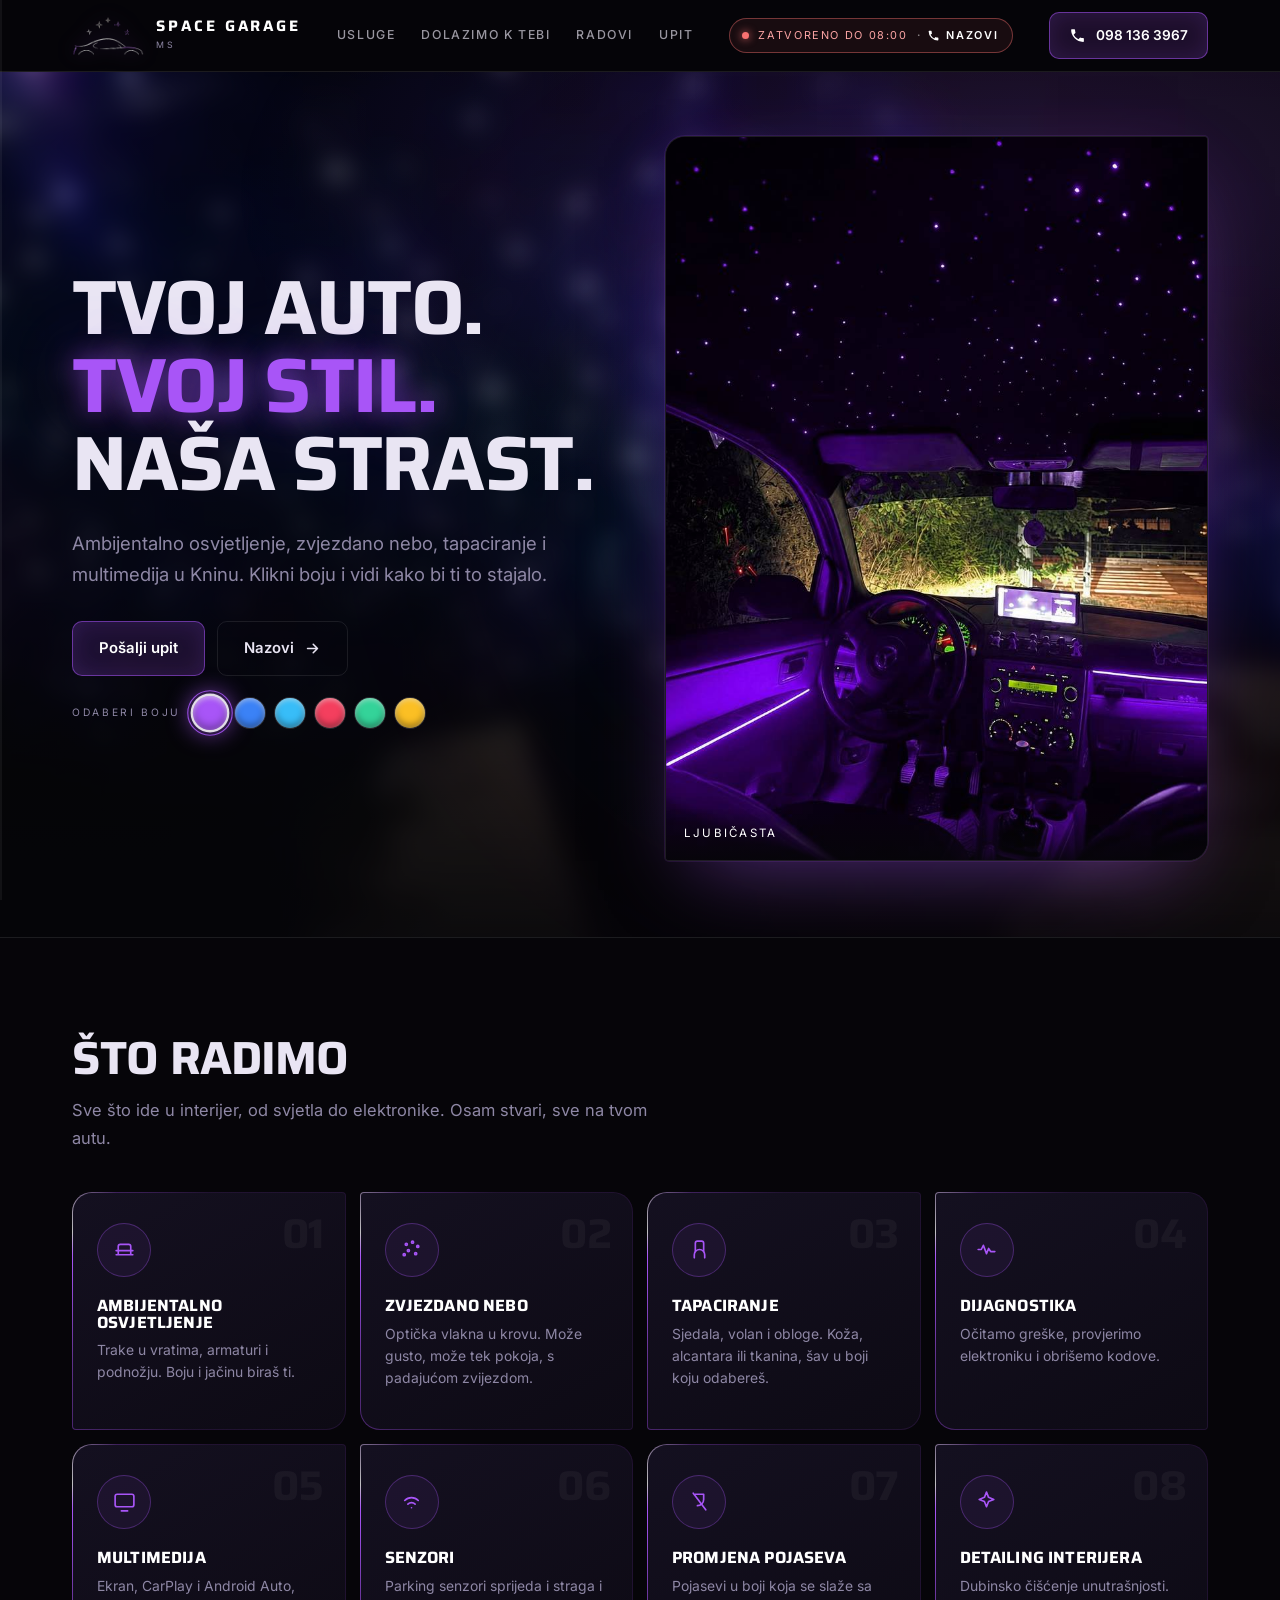
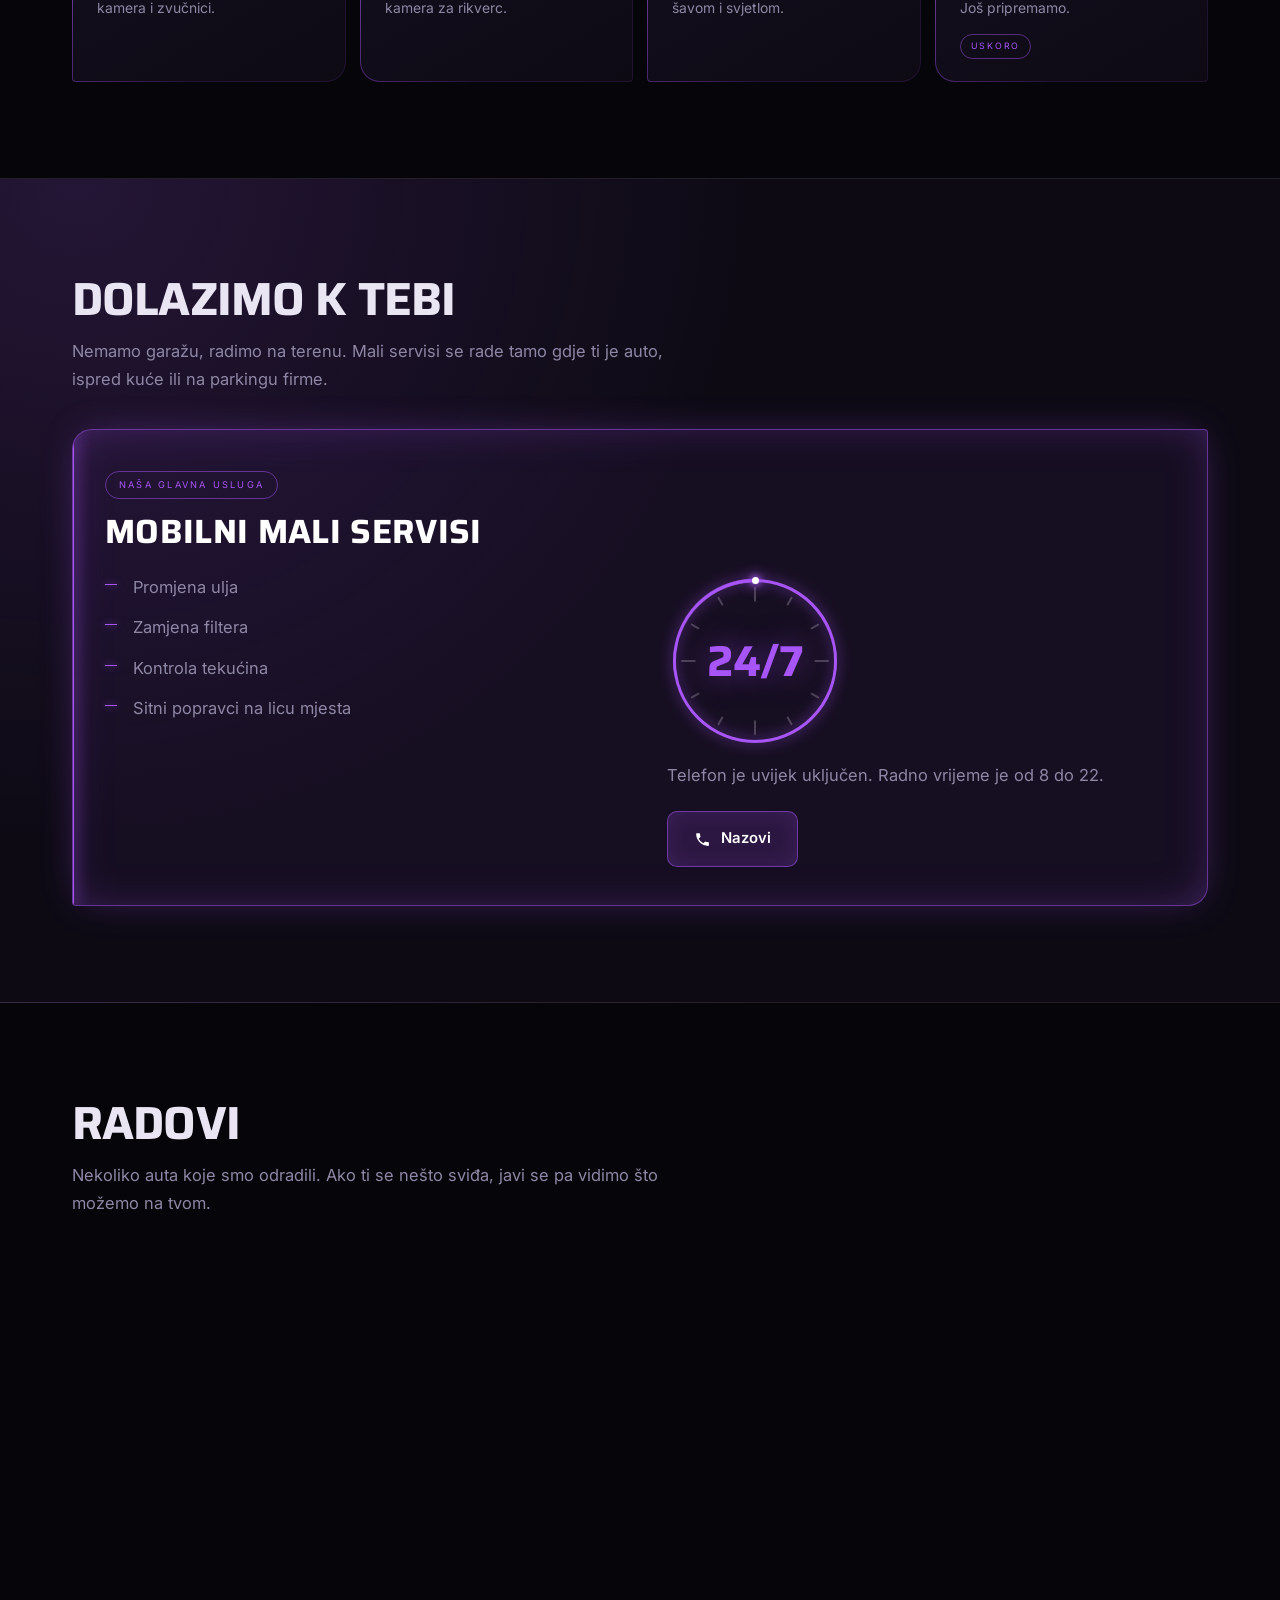
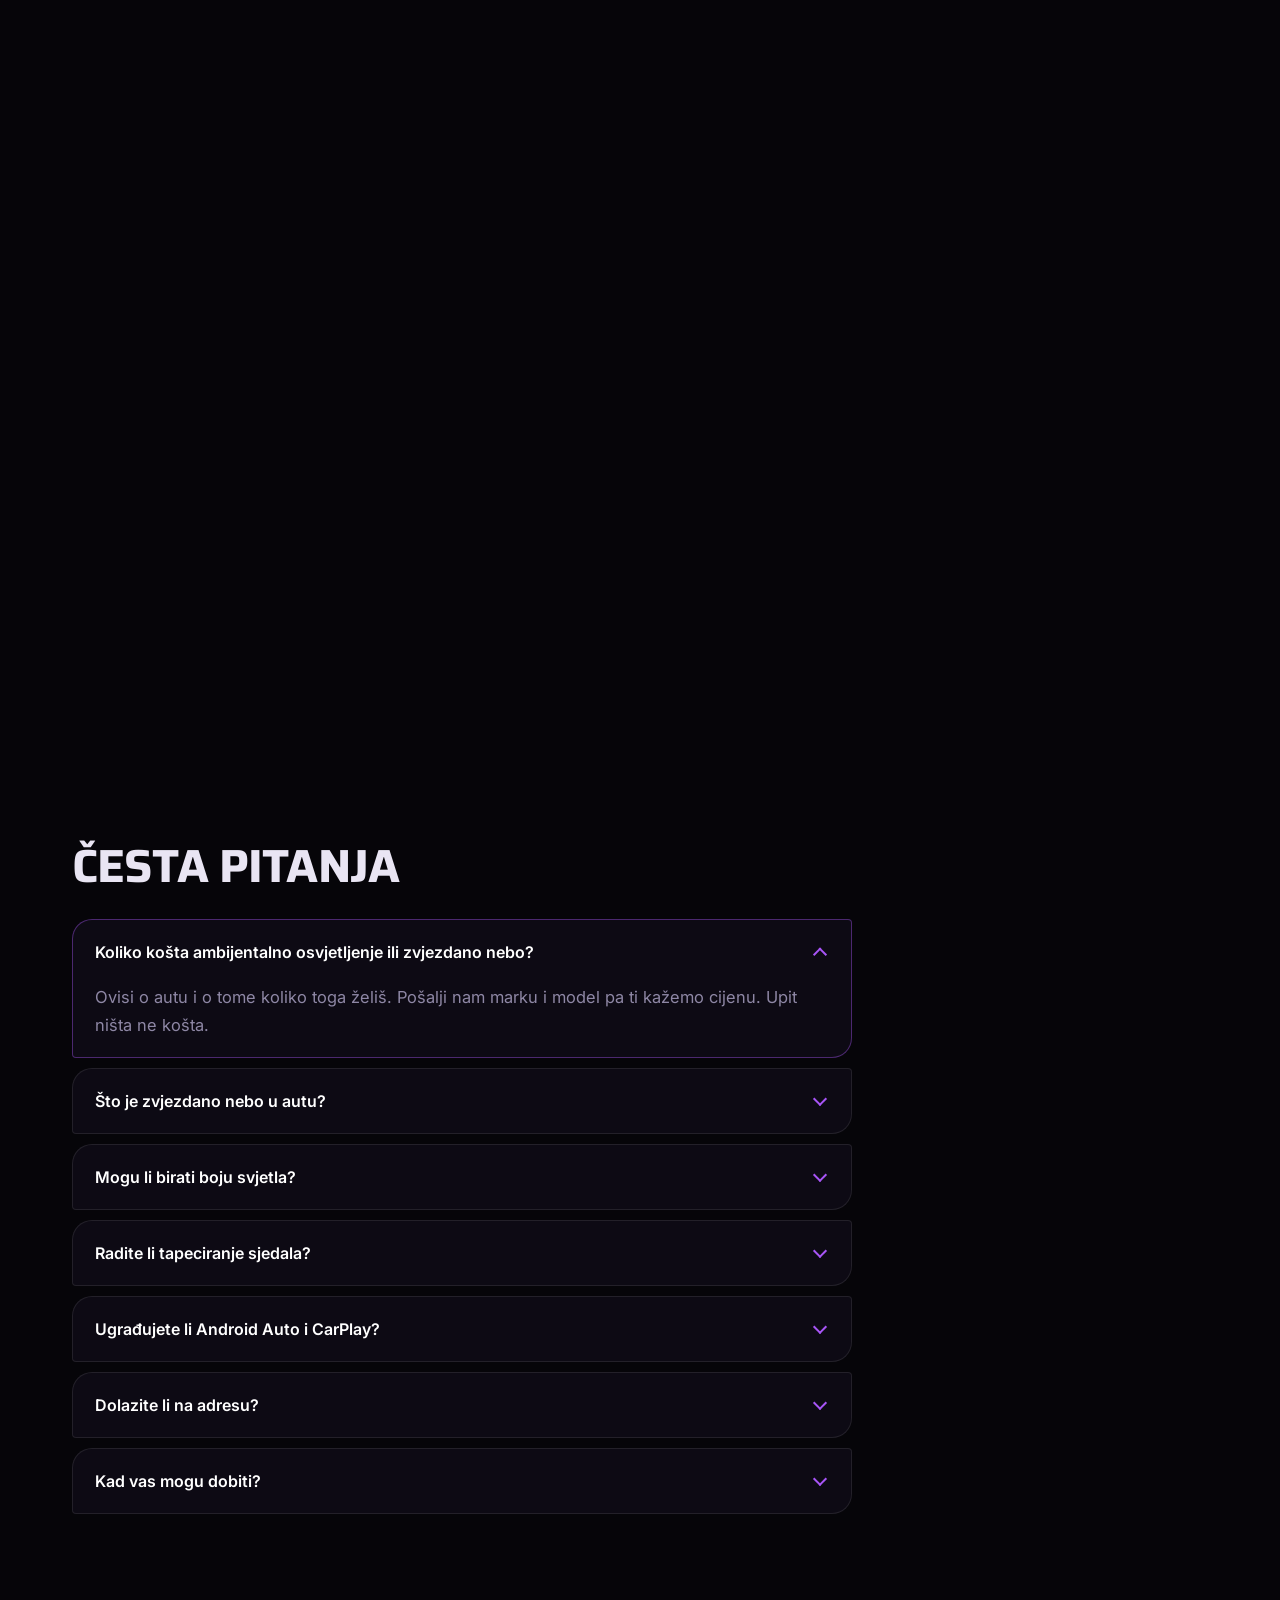
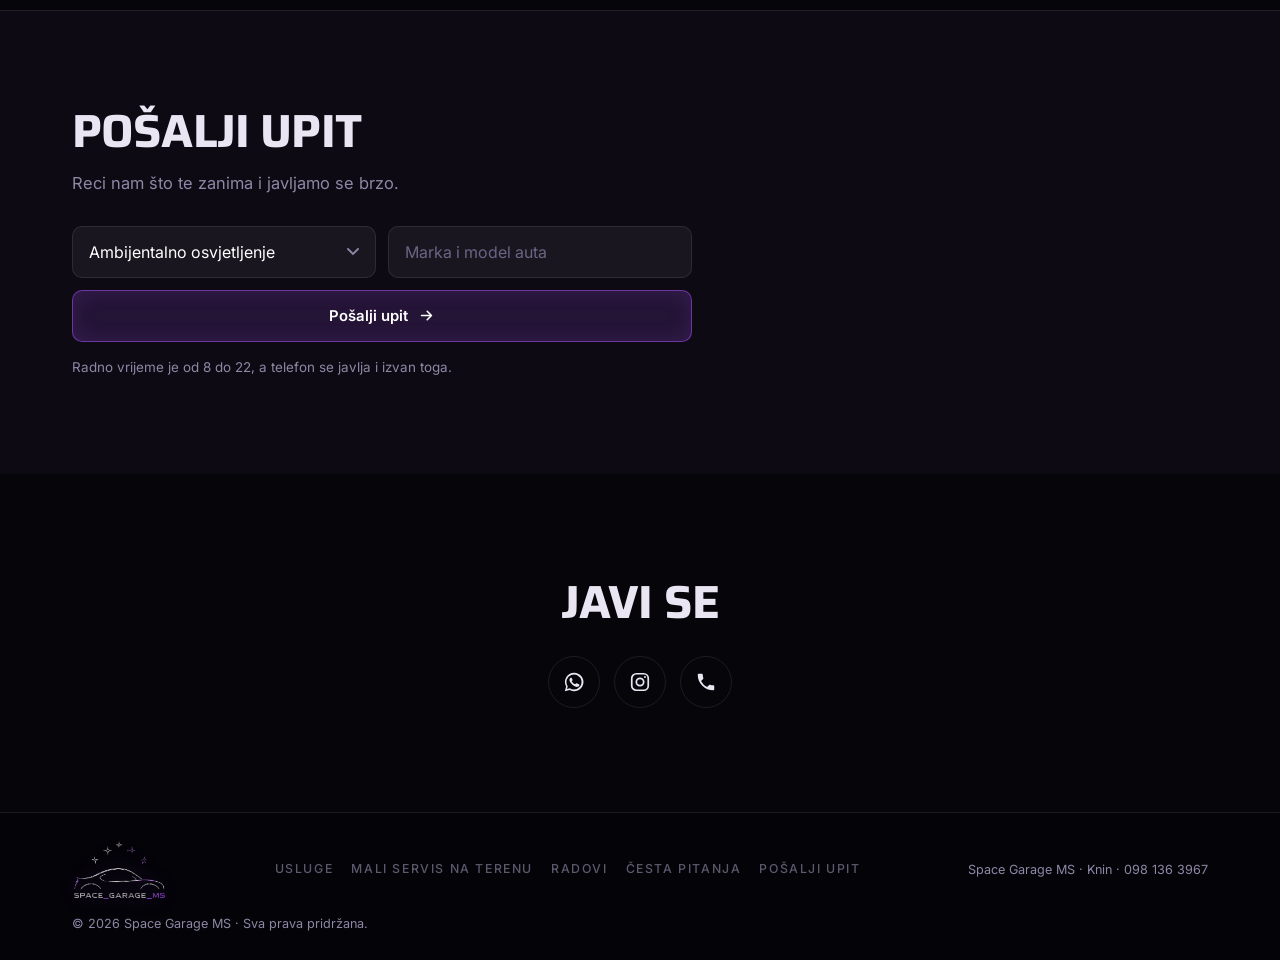
==== index.html @ 12e9f185 "Add files via upload" ====
<!DOCTYPE html>
<html lang="hr">
<head>
<meta charset="UTF-8">
<meta name="viewport" content="width=device-width, initial-scale=1">
<title>Ambijentalno osvjetljenje i zvjezdano nebo za auto, Knin</title>
<meta name="description" content="Ambijentalno osvjetljenje, zvjezdano nebo, tapaciranje i ugradnja multimedije u Kninu. Mali servis radimo kod tebe. Nazovi 098 136 3967.">
<meta name="theme-color" content="#060509">
<meta name="robots" content="index, follow, max-image-preview:large">
<link rel="canonical" href="https://www.spacegarage.net/">
<link rel="icon" href="favicon.ico" sizes="any">
<link rel="icon" type="image/png" sizes="32x32" href="favicon-32.png">
<link rel="apple-touch-icon" href="apple-touch-icon.png">
<link rel="manifest" href="site.webmanifest">
<meta property="og:type" content="website">
<meta property="og:locale" content="hr_HR">
<meta property="og:site_name" content="Space Garage MS">
<meta property="og:url" content="https://www.spacegarage.net/">
<meta property="og:title" content="Space Garage MS | Ambijentalno osvjetljenje i zvjezdano nebo, Knin">
<meta property="og:description" content="Tvoj auto. Tvoj stil. Naša strast. Ambijentalno osvjetljenje, zvjezdano nebo i tapaciranje u Kninu.">
<meta property="og:image" content="https://www.spacegarage.net/og.jpg">
<meta property="og:image:width" content="1200">
<meta property="og:image:height" content="630">
<meta property="og:image:alt" content="Zvjezdano nebo i ambijentalno osvjetljenje u autu">
<meta name="twitter:card" content="summary_large_image">
<link rel="preconnect" href="https://fonts.googleapis.com">
<link rel="preconnect" href="https://fonts.gstatic.com" crossorigin>
<link href="https://fonts.googleapis.com/css2?family=Saira:wght@500;600;700&family=Inter:wght@400;500;600&display=swap" rel="stylesheet">
<style>
@property --ang{syntax:"<angle>";inherits:false;initial-value:0deg}
:root{
  --void:#060509; --carbon:#0D0A14; --carbon-2:#141020;
  --line:rgba(255,255,255,.09);
  --text:#E9E5F3; --muted:#8E87A5;
  --glow:#A855F7; --glow-rgb:168,85,247;
  --wrap:1180px; --gut:22px;
  --cut:20px 4px 20px 4px;      /* potpisni asimetrični kut */
  --cut-r:4px 20px 4px 20px;
}
*{box-sizing:border-box}
a,button,select,input,[role="button"]{-webkit-tap-highlight-color:transparent}
:focus:not(:focus-visible){outline:none}
html{scroll-behavior:smooth}
body{margin:0;background:var(--void);color:var(--text);
  font-family:Inter,system-ui,-apple-system,"Segoe UI",Roboto,sans-serif;
  font-size:16.5px;line-height:1.7;-webkit-font-smoothing:antialiased;overflow-x:hidden}
img{max-width:100%;display:block}
h1,h2,h3,.tagline{font-family:Saira,Impact,sans-serif;font-weight:700;line-height:1.02;
  letter-spacing:-.018em;margin:0;text-transform:uppercase}
.tagline{font-size:clamp(2.4rem,6.6vw,4.8rem);margin:0}
.lede h1{display:inline;font:inherit;color:inherit;text-transform:none;letter-spacing:normal;margin:0}
h2{font-size:clamp(1.8rem,4.1vw,2.9rem)}
h3{font-size:1.02rem;letter-spacing:.01em}
p{margin:0 0 1em} p:last-child{margin-bottom:0}
.wrap{max-width:var(--wrap);margin:0 auto;padding:0 var(--gut)}
.sec{position:relative;padding:96px 0}
.muted{color:var(--muted)}
.head{max-width:60ch}
.head p{color:var(--muted);margin-top:15px}

/* LED traka za scroll */
.strip{position:fixed;left:0;top:0;bottom:0;width:2px;z-index:90;
  background:rgba(255,255,255,.05);pointer-events:none}
.strip i{position:absolute;left:0;top:0;width:100%;height:0;display:block;
  background:linear-gradient(180deg,rgba(var(--glow-rgb),.2),var(--glow));
  box-shadow:0 0 12px rgba(var(--glow-rgb),.85),0 0 34px rgba(var(--glow-rgb),.4);
  transition:background .5s,box-shadow .5s}

/* HEADER */
header{position:sticky;top:0;z-index:80;background:rgba(6,5,9,.84);
  backdrop-filter:blur(14px) saturate(1.4);border-bottom:1px solid var(--line)}
.bar{max-width:var(--wrap);margin:0 auto;padding:12px var(--gut);
  display:flex;align-items:center;justify-content:space-between;gap:18px}
.brand{display:flex;align-items:center;gap:12px;text-decoration:none;color:#fff}
.brand img{height:40px;width:auto;
  filter:drop-shadow(0 0 9px rgba(var(--glow-rgb),.55));transition:filter .5s,transform .3s}
.brand:hover img{transform:translateY(-2px)}
.foot-logo{height:62px;width:auto;opacity:.9;
  filter:drop-shadow(0 0 12px rgba(var(--glow-rgb),.35));transition:filter .5s}
.brand b{font-family:Saira,sans-serif;font-weight:700;font-size:.95rem;
  letter-spacing:.19em;display:block;line-height:1.1}
.brand small{display:block;font-size:.55rem;letter-spacing:.32em;color:var(--muted);margin-top:3px}
nav{display:none;gap:26px}
nav a{color:var(--text);text-decoration:none;font-size:.77rem;font-weight:500;
  letter-spacing:.13em;text-transform:uppercase;opacity:.65;position:relative;padding:5px 0}
nav a::after{content:"";position:absolute;left:0;right:0;bottom:0;height:1px;background:var(--glow);
  box-shadow:0 0 8px var(--glow);transform:scaleX(0);transform-origin:left;transition:transform .28s}
nav a:hover{opacity:1} nav a:hover::after{transform:scaleX(1)}
@media(min-width:1060px){nav{display:flex}}

/* radno vrijeme uživo */
.live{display:none;align-items:center;gap:9px;font-size:.68rem;letter-spacing:.15em;
  text-transform:uppercase;color:var(--muted);white-space:nowrap;text-decoration:none;
  border:1px solid transparent;border-radius:999px;padding:7px 4px;transition:all .3s}
.live .led{width:7px;height:7px;border-radius:50%;background:#4ADE80;flex:none;
  box-shadow:0 0 9px #4ADE80;animation:beat 3.4s ease-in-out infinite}
.live .mini{display:none;align-items:center;gap:6px;color:#fff;font-weight:600}
.live .mini svg{width:13px;height:13px}
/* zatvoreno: crveno i postaje gumb za poziv */
.live.shut{color:#FCA5A5;border-color:rgba(248,113,113,.42);
  background:rgba(248,113,113,.08);padding:7px 14px 7px 12px}
.live.shut .led{background:#F87171;box-shadow:0 0 9px #F87171;animation:none}
.live.shut .mini{display:inline-flex}
.live.shut:hover{border-color:#F87171;background:rgba(248,113,113,.16)}
.live.shut .sep{opacity:.5}
@keyframes beat{0%,100%{opacity:1}50%{opacity:.6}}
@media(min-width:600px){.live{display:flex}}
@media(max-width:900px){.live .txt{display:none}}

.btn{position:relative;display:inline-flex;align-items:center;justify-content:center;gap:10px;
  font-family:Inter,sans-serif;font-weight:600;font-size:.93rem;text-decoration:none;
  padding:14px 26px;border-radius:10px;border:1px solid transparent;cursor:pointer;
  transition:transform .22s,box-shadow .3s,background .3s,border-color .3s,color .3s}
.btn svg{width:17px;height:17px;flex:none;transition:transform .25s}
.btn:hover{transform:translateY(-2px)}
.btn--glow{background:rgba(var(--glow-rgb),.15);color:#fff;border-color:rgba(var(--glow-rgb),.55);
  box-shadow:inset 0 0 22px rgba(var(--glow-rgb),.14)}
.btn--glow:hover{background:rgba(var(--glow-rgb),.25);border-color:var(--glow);
  box-shadow:0 0 26px rgba(var(--glow-rgb),.5),inset 0 0 28px rgba(var(--glow-rgb),.22)}
.btn--glow:hover svg{transform:rotate(-12deg) scale(1.1)}
.btn--line{background:transparent;color:var(--text);border-color:var(--line)}
.btn--line:hover{border-color:rgba(255,255,255,.34);color:#fff}
.btn--line:hover svg{transform:translateX(3px)}
.btn[disabled]{opacity:.4;pointer-events:none}
.bar .btn{display:none;padding:11px 19px;font-size:.85rem}
@media(min-width:720px){.bar .btn{display:inline-flex}}

/* HERO */
.hero{position:relative;overflow:hidden;border-bottom:1px solid var(--line);padding:64px 0 76px}
/* SIGNATURA: pravo zvjezdano nebo iz auta kao pozadina heroja.
   Vidi se prigušeno svugdje, a jako tamo gdje je kursor.
   Kao da svjetlom prelaziš po krovu. */
.film{position:absolute;inset:0;z-index:0;overflow:hidden;
  --mx:50%; --my:34%; --rad:520px;
  -webkit-mask-image:radial-gradient(circle var(--rad) at var(--mx) var(--my),
    #000 0%, rgba(0,0,0,.78) 36%, rgba(0,0,0,.52) 72%, rgba(0,0,0,.4) 100%);
  mask-image:radial-gradient(circle var(--rad) at var(--mx) var(--my),
    #000 0%, rgba(0,0,0,.78) 36%, rgba(0,0,0,.52) 72%, rgba(0,0,0,.4) 100%)}
.film video{width:100%;height:100%;object-fit:cover;
  filter:blur(9px) saturate(1.7) brightness(1.55);transform:scale(1.08)}
.film::after{content:"";position:absolute;inset:0;
  background:linear-gradient(180deg,rgba(6,5,9,.05) 0%,rgba(6,5,9,.42) 58%,rgba(6,5,9,.9) 100%)}
@media(hover:none){.film{--rad:560px}}
.hero .veil{position:absolute;inset:0;z-index:1;pointer-events:none;
  background:radial-gradient(110% 75% at 82% 14%,rgba(var(--glow-rgb),.2) 0%,transparent 58%);
  transition:background .6s}
.hero .wrap{position:relative;z-index:2}
.hgrid{display:grid;gap:44px;align-items:center}
@media(min-width:980px){.hgrid{grid-template-columns:1fr 1.02fr;gap:60px}}
.tagline span{display:block}
.tagline .lit{color:var(--glow);
  text-shadow:0 0 26px rgba(var(--glow-rgb),.6),0 0 70px rgba(var(--glow-rgb),.32);
  transition:color .5s,text-shadow .5s}
.lede{font-size:clamp(1rem,1.85vw,1.16rem);color:var(--muted);max-width:42ch;margin:24px 0 0}
.cta{display:flex;flex-wrap:wrap;gap:12px;margin-top:30px}

/* preview koji mijenja boju */
.prev{position:relative;border-radius:var(--cut);overflow:hidden;border:1px solid var(--line);
  aspect-ratio:3/4;background:#08060d;
  box-shadow:0 0 0 1px rgba(var(--glow-rgb),.12),0 30px 80px -30px rgba(var(--glow-rgb),.5);
  transition:box-shadow .6s}
.prev img{position:absolute;inset:0;width:100%;height:100%;object-fit:cover;
  transition:opacity .45s ease}
.prev img.off{opacity:0}
.amb{transition:opacity .3s}
.prev .bar-b{position:absolute;left:0;right:0;bottom:0;z-index:3;padding:16px 18px;
  background:linear-gradient(180deg,transparent,rgba(6,5,9,.88));
  font-size:.72rem;letter-spacing:.2em;text-transform:uppercase;color:#fff}
.amb{margin-top:22px;display:flex;align-items:center;gap:14px;flex-wrap:wrap}
.amb .lbl{font-size:.64rem;letter-spacing:.26em;text-transform:uppercase;color:var(--muted)}
.dots{display:flex;gap:10px}
.dots{position:relative}
.dot{position:relative;width:30px;height:30px;border-radius:50%;border:0;padding:0;
  cursor:pointer;background:var(--c);
  box-shadow:inset 0 2px 5px rgba(255,255,255,.45),inset 0 -3px 7px rgba(0,0,0,.4),
             0 0 0 1px rgba(255,255,255,.14);
  transition:transform .28s cubic-bezier(.34,1.56,.64,1),box-shadow .3s}
.dot::after{content:"";position:absolute;inset:-5px;border-radius:50%;
  border:1px solid var(--c);opacity:0;transform:scale(.72);pointer-events:none;
  transition:opacity .35s,transform .45s cubic-bezier(.22,.61,.36,1)}
.dot:hover{transform:scale(1.18) translateY(-2px)}
.dot[aria-pressed="true"]{transform:scale(1.14);
  box-shadow:inset 0 2px 5px rgba(255,255,255,.5),inset 0 -3px 7px rgba(0,0,0,.35),
             0 0 0 2px rgba(255,255,255,.85),0 0 22px var(--c)}
.dot[aria-pressed="true"]::after{opacity:.85;transform:scale(1);
  animation:dotRing 3.2s ease-out infinite}
@keyframes dotRing{
  0%{opacity:0;transform:scale(1)}
  18%{opacity:.7;transform:scale(1.08)}
  80%{opacity:0;transform:scale(1.7)}
  100%{opacity:0;transform:scale(1.7)}}

/* USLUGE */
.svcs{margin-top:40px;display:grid;grid-template-columns:1fr;gap:14px;
  --cyc:9s;--step:1.125s}
@media(min-width:700px){.svcs{grid-template-columns:repeat(2,1fr)}}
@media(min-width:1060px){.svcs{grid-template-columns:repeat(4,1fr)}}

.card{position:relative;overflow:hidden;background:var(--carbon);
  border:1px solid var(--line);border-radius:var(--cut);padding:30px 24px 26px;
  display:flex;flex-direction:column;min-height:238px;
  opacity:0;transform:translateY(22px);
  transition:border-color .4s,transform .5s cubic-bezier(.22,.61,.36,1),
             box-shadow .4s,background .4s}
.card:nth-child(even){border-radius:var(--cut-r)}
@keyframes cardIn{to{opacity:1;transform:none}}

/* Rub je sam gradijent (padding-box / border-box), pa prati zaobljene
   kutove točno. Rotira se kut gradijenta, ne element. */
.card{border:1.5px solid transparent;
  background:
    linear-gradient(150deg,var(--carbon-2),var(--carbon)) padding-box,
    conic-gradient(from var(--ang),
      rgba(var(--glow-rgb),.17) 0deg,
      rgba(var(--glow-rgb),.17) 190deg,
      rgba(var(--glow-rgb),.55) 250deg,
      rgba(var(--glow-rgb),1) 292deg,
      rgba(255,255,255,.75) 300deg,
      rgba(var(--glow-rgb),.35) 322deg,
      rgba(var(--glow-rgb),.17) 360deg) border-box;
  animation:cardIn .6s cubic-bezier(.22,.61,.36,1) forwards paused,
            rim 9s linear infinite}
.svcs.in .card{animation-play-state:running,running;
  animation-delay:calc(var(--i) * 85ms),calc(var(--i) * -1.1s)}
@keyframes rim{to{--ang:360deg}}

.card .no{position:absolute;top:20px;right:22px;font-family:Saira,sans-serif;font-weight:700;
  font-size:2.6rem;line-height:1;color:rgba(255,255,255,.045);letter-spacing:-.04em;
  transition:color .45s}
.card:hover .no{color:rgba(var(--glow-rgb),.26)}

.card .ring{position:relative;z-index:2;width:54px;height:54px;border-radius:50%;
  display:flex;align-items:center;justify-content:center;margin-bottom:20px;
  border:1px solid rgba(var(--glow-rgb),.32);background:rgba(var(--glow-rgb),.07);
  transition:border-color .45s,background .45s,box-shadow .45s,transform .45s}
.card .wash{position:absolute;inset:0;pointer-events:none;opacity:0;
  background:radial-gradient(120% 80% at 16% -8%,rgba(var(--glow-rgb),.32),transparent 64%);
  transition:opacity .5s ease}
.card:hover .wash{opacity:1}
.card .ring svg{width:25px;height:25px;color:var(--glow);transition:color .45s,filter .45s}

.card h3{position:relative;z-index:2;color:#fff;font-size:1.02rem;letter-spacing:.01em}
.card p{position:relative;z-index:2;margin-top:9px;font-size:.87rem;color:var(--muted);
  line-height:1.6}
.card .tag{position:absolute;left:24px;bottom:22px;z-index:2}

.card:hover{transform:translateY(-6px);box-shadow:0 22px 46px -24px rgba(var(--glow-rgb),.95)}
.card:hover .ring{transform:scale(1.08);border-color:var(--glow);
  background:rgba(var(--glow-rgb),.16);
  box-shadow:0 0 26px -4px rgba(var(--glow-rgb),.95),inset 0 0 18px rgba(var(--glow-rgb),.3)}
.card:hover .ring svg{filter:drop-shadow(0 0 10px rgba(var(--glow-rgb),.95))}

.card .tag{font-size:.55rem;letter-spacing:.2em;white-space:nowrap;text-transform:uppercase;
  color:var(--glow);border:1px solid rgba(var(--glow-rgb),.45);border-radius:20px;
  padding:4px 10px;transition:color .5s,border-color .5s}

/* MOBILNI — istaknuto */
.mob{background:radial-gradient(85% 130% at 6% 0%,rgba(var(--glow-rgb),.15) 0%,transparent 62%),var(--carbon);
  border-top:1px solid var(--line);border-bottom:1px solid var(--line);transition:background .6s}
.hl{position:relative;border:1px solid rgba(var(--glow-rgb),.55);border-radius:var(--cut);
  background:rgba(var(--glow-rgb),.06);padding:38px 32px;margin-top:36px;overflow:hidden;
  box-shadow:0 0 40px -12px rgba(var(--glow-rgb),.45),inset 0 0 60px -30px rgba(var(--glow-rgb),.7);
  transition:border-color .5s,box-shadow .5s,background .5s}
.hl::before{content:"";position:absolute;left:-2px;top:0;bottom:0;width:3px;background:var(--glow);
  box-shadow:0 0 16px var(--glow);transition:background .5s,box-shadow .5s}
.hl .pill{display:inline-block;font-size:.58rem;letter-spacing:.24em;text-transform:uppercase;
  color:var(--glow);border:1px solid rgba(var(--glow-rgb),.5);border-radius:20px;
  padding:5px 13px;margin-bottom:16px;transition:color .5s,border-color .5s}
.hl h3{font-size:clamp(1.5rem,3vw,2.1rem);color:#fff}
.split{display:grid;gap:34px;margin-top:24px}
@media(min-width:880px){.split{grid-template-columns:1fr 1fr;gap:54px;align-items:start}}
.chk{list-style:none;padding:0;margin:0}
.chk li{position:relative;padding-left:28px;margin-bottom:12px;color:var(--muted)}
.chk li::before{content:"";position:absolute;left:0;top:11px;width:12px;height:1px;background:var(--glow);
  box-shadow:0 0 7px var(--glow);transition:background .5s,box-shadow .5s}
.clock{position:relative;width:176px;aspect-ratio:1;display:grid;place-items:center}
.clock svg{position:absolute;inset:0;width:100%;height:100%;overflow:visible}
.ck-track{fill:none;stroke:rgba(255,255,255,.07);stroke-width:1.6}
.ck-ticks line{stroke:rgba(255,255,255,.22);stroke-width:1.6;stroke-linecap:round}
.ck-arc{fill:none;stroke:var(--glow);stroke-width:2.4;stroke-linecap:round;
  stroke-dasharray:101;stroke-dashoffset:101;
  transform-box:view-box;transform-origin:70px 70px;transform:rotate(-90deg);
  filter:drop-shadow(0 0 5px rgba(var(--glow-rgb),.8));transition:stroke .5s}
.clock.in .ck-arc{animation:drawArc 2.8s cubic-bezier(.45,.05,.25,1) forwards}
@keyframes drawArc{to{stroke-dashoffset:0}}

/* Točka i rep su jedan div koji se samo okreće. Sjaj se nacrta jednom,
   pa se okretanje odvija na grafičkoj i ne zapinje na mobitelu. */
.ck-orbit{position:absolute;inset:0;border-radius:50%;opacity:0;pointer-events:none;
  will-change:transform}
.ck-orbit::before{content:"";position:absolute;inset:0;border-radius:50%;
  background:conic-gradient(from 0deg,transparent 0deg 285deg,
    rgba(var(--glow-rgb),.0) 285deg,rgba(var(--glow-rgb),.75) 356deg,transparent 360deg);
  -webkit-mask:radial-gradient(circle closest-side,transparent 88.6%,#000 89.6%,#000 93.2%,transparent 94.2%);
  mask:radial-gradient(circle closest-side,transparent 88.6%,#000 89.6%,#000 93.2%,transparent 94.2%)}
.ck-orbit i{position:absolute;left:50%;top:4.2857%;width:7px;height:7px;margin:-3.5px 0 0 -3.5px;
  border-radius:50%;background:#fff;
  box-shadow:0 0 6px 1px rgba(var(--glow-rgb),.95),0 0 14px 3px rgba(var(--glow-rgb),.45)}
.clock.in .ck-orbit{animation:orbitIn 1.6s 2.6s ease forwards,orbitSpin 24s 2.6s linear infinite}
@keyframes orbitIn{to{opacity:1}}
@keyframes orbitSpin{to{transform:rotate(360deg)}}
.clock .big{position:relative;margin:0;font-size:2.7rem}
.big{font-family:Saira,sans-serif;font-weight:700;font-size:3.2rem;line-height:1;color:var(--glow);
  text-shadow:0 0 30px rgba(var(--glow-rgb),.5);transition:color .5s,text-shadow .5s}

/* GALERIJA */

/* ---------- česta pitanja ---------- */
.faq{max-width:780px;margin-top:30px;display:flex;flex-direction:column;gap:10px}
.faq details{background:var(--carbon);border:1px solid var(--line);border-radius:var(--cut);
  padding:0 22px;transition:border-color .3s}
.faq details[open]{border-color:rgba(var(--glow-rgb),.4)}
.faq summary{list-style:none;cursor:pointer;padding:18px 34px 18px 0;position:relative}
.faq summary::-webkit-details-marker{display:none}
.faq summary::after{content:"";position:absolute;right:4px;top:50%;width:8px;height:8px;
  border-right:2px solid var(--glow);border-bottom:2px solid var(--glow);
  transform:translateY(-70%) rotate(45deg);transition:transform .3s,border-color .5s}
.faq details[open] summary::after{transform:translateY(-25%) rotate(225deg)}
.faq h3{display:inline;font-family:Inter,sans-serif;font-size:1rem;font-weight:600;
  text-transform:none;letter-spacing:0;line-height:1.45;color:#fff}
.faq p{color:var(--muted);margin:0 0 18px;line-height:1.65}
.sr{position:absolute;width:1px;height:1px;padding:0;margin:-1px;overflow:hidden;
  clip:rect(0,0,0,0);white-space:nowrap;border:0}
.fnav{display:flex;flex-wrap:wrap;gap:6px 18px}
.fnav a,.foot a{color:var(--muted);text-decoration:none;transition:color .25s}
.fnav a:hover,.foot a:hover{color:#fff}

/* ---------- upit ---------- */
.book{background:var(--carbon);border-top:1px solid var(--line)}
.bform{display:grid;gap:12px;margin-top:28px;max-width:620px}
@media(min-width:620px){.bform{grid-template-columns:1fr 1fr}.bform .full{grid-column:1/-1}}
.bform input,.bform select{width:100%;font-family:Inter,sans-serif;font-size:1rem;color:#fff;
  background-color:rgba(255,255,255,.05);border:1px solid var(--line);border-radius:10px;
  padding:15px 16px;-webkit-appearance:none;appearance:none;
  transition:border-color .2s,background-color .2s,box-shadow .2s}
.bform select{cursor:pointer;padding-right:42px;
  background-image:url("data:image/svg+xml,%3Csvg xmlns='http://www.w3.org/2000/svg' width='12' height='8' viewBox='0 0 12 8'%3E%3Cpath d='M1 1l5 5 5-5' fill='none' stroke='%238E87A5' stroke-width='1.8' stroke-linecap='round'/%3E%3C/svg%3E");
  background-repeat:no-repeat;background-position:right 16px center}
.bform select option{background:#12101C;color:#fff}
.bform input::placeholder{color:#6B6485}
.bform input:hover,.bform select:hover{border-color:rgba(255,255,255,.2)}
.bform input:focus,.bform select:focus{outline:none;border-color:var(--glow);
  background-color:rgba(255,255,255,.07);box-shadow:0 0 0 3px rgba(var(--glow-rgb),.18)}
.bform .btn{padding:16px 22px}
.note{font-size:.84rem;color:var(--muted);margin-top:14px}

/* ---------- galerija ---------- */
.gal{display:flex;flex-wrap:wrap;justify-content:center;gap:14px;margin-top:34px}
.gal .tile{flex:0 0 100%}
@media(min-width:620px){.gal .tile{flex-basis:calc((100% - 14px) / 2)}}
@media(min-width:980px){.gal .tile{flex-basis:calc((100% - 28px) / 3)}}
.tile{position:relative;aspect-ratio:3/4;overflow:hidden;display:block;width:100%;padding:0;
  border:1px solid var(--line);border-radius:var(--cut);background:var(--carbon);
  cursor:zoom-in;opacity:0;transform:translateY(18px);
  transition:border-color .35s,transform .4s cubic-bezier(.22,.61,.36,1)}
.tile:nth-child(3n+2){border-radius:var(--cut-r)}
.gal.in .tile{animation:tileIn .6s cubic-bezier(.22,.61,.36,1) forwards;
  animation-delay:calc(var(--i) * 90ms)}
@keyframes tileIn{to{opacity:1;transform:none}}
.tile img{width:100%;height:100%;object-fit:cover;display:block;
  transition:transform .6s cubic-bezier(.22,.61,.36,1)}
.tile{box-shadow:0 16px 46px -22px var(--tg,rgba(var(--glow-rgb),.8));
  transition:border-color .35s,transform .4s cubic-bezier(.22,.61,.36,1),box-shadow .5s}
.tile:hover{border-color:rgba(255,255,255,.24);
  box-shadow:0 20px 56px -18px var(--tg,rgba(var(--glow-rgb),.9))}
.tile:hover img{transform:scale(1.05)}
.tile:focus-visible{outline:2px solid var(--glow);outline-offset:3px}

.lb{position:fixed;inset:0;z-index:130;background:rgba(3,2,6,.95);display:none;
  align-items:center;justify-content:center;padding:22px;backdrop-filter:blur(6px)}
.lb.on{display:flex}
.lb img{max-width:100%;max-height:88vh;object-fit:contain;border-radius:var(--cut)}
.lb button{position:absolute;top:18px;right:20px;width:44px;height:44px;cursor:pointer;
  background:rgba(255,255,255,.08);color:#fff;border:1px solid var(--line);
  border-radius:50%;font-size:1.4rem;line-height:1}


.cta-big{text-align:center;padding:104px 0}
.socials{display:flex;gap:14px;justify-content:center;margin-top:30px}
.soc{width:52px;height:52px;border-radius:50%;border:1px solid var(--line);display:flex;
  align-items:center;justify-content:center;color:var(--text);text-decoration:none;
  transition:border-color .28s,color .28s,transform .28s,box-shadow .3s}
.soc:hover{border-color:var(--glow);color:var(--glow);transform:translateY(-3px);
  box-shadow:0 0 22px -4px rgba(var(--glow-rgb),.8)}
.soc svg{width:22px;height:22px}

footer{border-top:1px solid var(--line);background:#040308}
.foot{max-width:var(--wrap);margin:0 auto;padding:26px var(--gut);
  display:flex;flex-wrap:wrap;gap:12px;justify-content:space-between;align-items:center;
  font-size:.79rem;color:var(--muted)}

.fab{position:fixed;right:20px;bottom:20px;z-index:95;width:56px;height:56px;border-radius:50%;
  background:rgba(var(--glow-rgb),.18);border:1px solid var(--glow);color:#fff;display:flex;
  align-items:center;justify-content:center;text-decoration:none;backdrop-filter:blur(8px);
  box-shadow:0 0 22px rgba(var(--glow-rgb),.45),inset 0 0 20px rgba(var(--glow-rgb),.2);
  opacity:0;transform:scale(.85) translateY(10px);pointer-events:none;
  transition:opacity .25s,transform .25s cubic-bezier(.22,.61,.36,1),box-shadow .4s,background .4s}
.fab.on{opacity:1;transform:none;pointer-events:auto}
.fab svg{width:23px;height:23px}


a:focus-visible,button:focus-visible,input:focus-visible,select:focus-visible{outline:2px solid var(--glow);outline-offset:3px}
.skip{position:absolute;left:-9999px}
.skip:focus{left:12px;top:12px;z-index:200;background:#fff;color:#000;padding:10px 14px}
</style>
</head>
<body>
<a class="skip" href="#main">Preskoči na sadržaj</a>
<div class="strip" aria-hidden="true"><i id="stripFill"></i></div>

<header>
  <div class="bar">
    <a class="brand" href="#" aria-label="Space Garage MS">
      <img src="logo-mark.png" alt="Space Garage MS" width="340" height="188">
      <span><b>SPACE GARAGE</b><small>MS</small></span>
    </a>
    <nav>
      <a href="#usluge">Usluge</a>
      <a href="#mobilni">Dolazimo k tebi</a>
      <a href="#galerija">Radovi</a>
      <a href="#upit">Upit</a>
    </nav>
    <a class="live" id="live" href="tel:+385981363967">
      <i class="led"></i><span class="txt" id="liveTxt">Provjeravam</span>
      <span class="mini"><span class="sep">&middot;</span>
        <svg viewBox="0 0 24 24" fill="currentColor" aria-hidden="true"><path d="M6.6 10.8a15.1 15.1 0 0 0 6.6 6.6l2.2-2.2c.3-.3.7-.4 1-.2 1.2.4 2.4.6 3.6.6.6 0 1 .4 1 1V20c0 .6-.4 1-1 1A17 17 0 0 1 3 4c0-.6.4-1 1-1h3.5c.6 0 1 .4 1 1 0 1.3.2 2.5.6 3.6.1.4 0 .8-.2 1l-2.3 2.2z"/></svg>
        Nazovi</span></a>
    <a class="btn btn--glow" href="tel:+385981363967">
      <svg viewBox="0 0 24 24" fill="currentColor" aria-hidden="true"><path d="M6.6 10.8a15.1 15.1 0 0 0 6.6 6.6l2.2-2.2c.3-.3.7-.4 1-.2 1.2.4 2.4.6 3.6.6.6 0 1 .4 1 1V20c0 .6-.4 1-1 1A17 17 0 0 1 3 4c0-.6.4-1 1-1h3.5c.6 0 1 .4 1 1 0 1.3.2 2.5.6 3.6.1.4 0 .8-.2 1l-2.3 2.2z"/></svg>
      098 136 3967</a>
  </div>
</header>

<main id="main">

<section class="hero">
  <div class="film" id="film" aria-hidden="true">
    <video id="bgv" playsinline muted loop autoplay preload="auto" poster="nebo-amb-poster.jpg" width="640" height="648">
      <source src="nebo-amb.webm" type="video/webm">
      <source src="nebo-amb.mp4" type="video/mp4">
    </video>
  </div>
  <span class="veil" aria-hidden="true"></span>
  <div class="wrap">
    <div class="hgrid">
      <div>
        <p class="tagline"><span>Tvoj auto.</span><span class="lit">Tvoj stil.</span><span>Naša strast.</span></p>
        <div class="lede"><h1>Ambijentalno osvjetljenje, zvjezdano nebo, tapaciranje i multimedija u Kninu.</h1> Klikni boju i vidi kako bi ti to stajalo.</div>
        <div class="cta">
          <a class="btn btn--glow" href="#upit">Pošalji upit</a>
          <a class="btn btn--line" href="tel:+385981363967">
            Nazovi
            <svg viewBox="0 0 24 24" fill="none" stroke="currentColor" stroke-width="2.2" stroke-linecap="round" stroke-linejoin="round" aria-hidden="true"><path d="M5 12h14M13 6l6 6-6 6"/></svg></a>
        </div>
        <div class="amb">
          <span class="lbl">Odaberi boju</span>
          <div class="dots" id="dots" role="group" aria-label="Boja ambijentalnog osvjetljenja"></div>
        </div>
      </div>
      <div>
        <div class="prev">
          <img id="pvA" src="ambijentalno-osvjetljenje-zvjezdano-nebo-u-autu.jpg" alt="Ambijentalno osvjetljenje i zvjezdano nebo u autu" width="820" height="1093" fetchpriority="high">
          <img id="pvB" class="off" alt="Ambijentalno osvjetljenje u autu u drugoj boji" aria-hidden="true">
          <span class="bar-b" id="pvLabel">Ljubičasta</span>
        </div>
      </div>
    </div>
  </div>
</section>

<section class="sec" id="usluge">
  <div class="wrap">
    <div class="head">
      <h2>Što radimo</h2>
      <p>Sve što ide u interijer, od svjetla do elektronike. Osam stvari, sve na tvom autu.</p>
    </div>
    <div class="svcs" id="svcs">
      <article class="card" style="--i:0"><span class="wash"></span><span class="no" aria-hidden="true">01</span><span class="ring"><svg viewBox="0 0 24 24" fill="none" stroke="currentColor" stroke-width="1.6" stroke-linecap="round" stroke-linejoin="round" aria-hidden="true"><path d="M4 17h16M6 17V9a2 2 0 0 1 2-2h8a2 2 0 0 1 2 2v8"/><path d="M4 13h16"/></svg></span><h3>Ambijentalno osvjetljenje</h3><p>Trake u vratima, armaturi i podnožju. Boju i jačinu biraš ti.</p></article>
      <article class="card" style="--i:1"><span class="wash"></span><span class="no" aria-hidden="true">02</span><span class="ring"><svg viewBox="0 0 24 24" fill="none" stroke="currentColor" stroke-width="1.6" stroke-linecap="round" stroke-linejoin="round" aria-hidden="true"><circle cx="7" cy="7" r="1"/><circle cx="13" cy="5" r="1"/><circle cx="18" cy="9" r="1"/><circle cx="9" cy="13" r="1"/><circle cx="16" cy="16" r="1"/><circle cx="5" cy="17" r="1"/></svg></span><h3>Zvjezdano nebo</h3><p>Optička vlakna u krovu. Može gusto, može tek pokoja, s padajućom zvijezdom.</p></article>
      <article class="card" style="--i:2"><span class="wash"></span><span class="no" aria-hidden="true">03</span><span class="ring"><svg viewBox="0 0 24 24" fill="none" stroke="currentColor" stroke-width="1.6" stroke-linecap="round" stroke-linejoin="round" aria-hidden="true"><path d="M7 20v-3a5 5 0 0 1 10 0v3"/><path d="M8 14V6a2 2 0 0 1 2-2h4a2 2 0 0 1 2 2v8"/></svg></span><h3>Tapaciranje</h3><p>Sjedala, volan i obloge. Koža, alcantara ili tkanina, šav u boji koju odabereš.</p></article>
      <article class="card" style="--i:3"><span class="wash"></span><span class="no" aria-hidden="true">04</span><span class="ring"><svg viewBox="0 0 24 24" fill="none" stroke="currentColor" stroke-width="1.6" stroke-linecap="round" stroke-linejoin="round" aria-hidden="true"><path d="M4 12h3l2-4 3 8 2-5 2 3h4"/></svg></span><h3>Dijagnostika</h3><p>Očitamo greške, provjerimo elektroniku i obrišemo kodove.</p></article>
      <article class="card" style="--i:4"><span class="wash"></span><span class="no" aria-hidden="true">05</span><span class="ring"><svg viewBox="0 0 24 24" fill="none" stroke="currentColor" stroke-width="1.6" stroke-linecap="round" stroke-linejoin="round" aria-hidden="true"><rect x="3" y="5" width="18" height="12" rx="2"/><path d="M9 21h6"/></svg></span><h3>Multimedija</h3><p>Ekran, CarPlay i Android Auto, kamera i zvučnici.</p></article>
      <article class="card" style="--i:5"><span class="wash"></span><span class="no" aria-hidden="true">06</span><span class="ring"><svg viewBox="0 0 24 24" fill="none" stroke="currentColor" stroke-width="1.6" stroke-linecap="round" stroke-linejoin="round" aria-hidden="true"><path d="M12 18h.01"/><path d="M8.5 14.5a5 5 0 0 1 7 0"/><path d="M5.5 11a9 9 0 0 1 13 0"/></svg></span><h3>Senzori</h3><p>Parking senzori sprijeda i straga i kamera za rikverc.</p></article>
      <article class="card" style="--i:6"><span class="wash"></span><span class="no" aria-hidden="true">07</span><span class="ring"><svg viewBox="0 0 24 24" fill="none" stroke="currentColor" stroke-width="1.6" stroke-linecap="round" stroke-linejoin="round" aria-hidden="true"><path d="M6 4l12 16"/><path d="M8 5h8v5a6 6 0 0 1-6 6"/></svg></span><h3>Promjena pojaseva</h3><p>Pojasevi u boji koja se slaže sa šavom i svjetlom.</p></article>
      <article class="card" style="--i:7"><span class="wash"></span><span class="no" aria-hidden="true">08</span><span class="ring"><svg viewBox="0 0 24 24" fill="none" stroke="currentColor" stroke-width="1.6" stroke-linecap="round" stroke-linejoin="round" aria-hidden="true"><path d="M12 3l2 5 5 2-5 2-2 5-2-5-5-2 5-2z"/></svg></span><h3>Detailing interijera</h3><p>Dubinsko čišćenje unutrašnjosti. Još pripremamo.</p><span class="tag">Uskoro</span></article>
    </div>
  </div>
</section>

<section class="sec mob" id="mobilni">
  <div class="wrap">
    <div class="head">
      <h2>Dolazimo k tebi</h2>
      <p>Nemamo garažu, radimo na terenu. Mali servisi se rade tamo gdje ti je auto, ispred kuće ili na parkingu firme.</p>
    </div>

    <div class="hl">
      <span class="pill">Naša glavna usluga</span>
      <h3>Mobilni mali servisi</h3>
      <div class="split">
        <div>
          <ul class="chk">
            <li>Promjena ulja</li>
            <li>Zamjena filtera</li>
            <li>Kontrola tekućina</li>
            <li>Sitni popravci na licu mjesta</li>
          </ul>
        </div>
        <div>
          <div class="clock" id="clock">
            <svg viewBox="0 0 140 140" aria-hidden="true">
              <circle class="ck-track" cx="70" cy="70" r="64"/>
              <g class="ck-ticks"><line x1="70.0" y1="22.0" x2="70.0" y2="12.0"/><line x1="96.0" y1="25.0" x2="99.0" y2="19.8"/><line x1="115.0" y1="44.0" x2="120.2" y2="41.0"/><line x1="118.0" y1="70.0" x2="128.0" y2="70.0"/><line x1="115.0" y1="96.0" x2="120.2" y2="99.0"/><line x1="96.0" y1="115.0" x2="99.0" y2="120.2"/><line x1="70.0" y1="118.0" x2="70.0" y2="128.0"/><line x1="44.0" y1="115.0" x2="41.0" y2="120.2"/><line x1="25.0" y1="96.0" x2="19.8" y2="99.0"/><line x1="22.0" y1="70.0" x2="12.0" y2="70.0"/><line x1="25.0" y1="44.0" x2="19.8" y2="41.0"/><line x1="44.0" y1="25.0" x2="41.0" y2="19.8"/></g>
              <circle class="ck-arc" cx="70" cy="70" r="64" pathLength="100"/>
            </svg>
            <span class="ck-orbit" aria-hidden="true"><i></i></span>
            <span class="big">24/7</span>
          </div>
          <p class="muted" style="margin-top:12px">Telefon je uvijek uključen. Radno vrijeme je od 8 do 22.</p>
          <div class="cta" style="margin-top:22px">
            <a class="btn btn--glow" href="tel:+385981363967">
              <svg viewBox="0 0 24 24" fill="currentColor" aria-hidden="true"><path d="M6.6 10.8a15.1 15.1 0 0 0 6.6 6.6l2.2-2.2c.3-.3.7-.4 1-.2 1.2.4 2.4.6 3.6.6.6 0 1 .4 1 1V20c0 .6-.4 1-1 1A17 17 0 0 1 3 4c0-.6.4-1 1-1h3.5c.6 0 1 .4 1 1 0 1.3.2 2.5.6 3.6.1.4 0 .8-.2 1l-2.3 2.2z"/></svg>
              Nazovi</a>
          </div>
        </div>
      </div>
    </div>
  </div>
</section>

<section class="sec" id="galerija">
  <div class="wrap">
    <div class="head"><h2>Radovi</h2>
      <p>Nekoliko auta koje smo odradili. Ako ti se nešto sviđa, javi se pa vidimo što možemo na tvom.</p></div>

    <div class="gal" id="gal">
      <button type="button" class="tile" style="--i:0;--tg:rgba(47,64,238,.55)" aria-label="Povećaj: Plavo zvjezdano nebo i ambijentalno osvjetljenje u Mazdi, Knin"><img src="zvjezdano-nebo-ambijentalno-osvjetljenje-auto-knin.jpg" alt="Plavo zvjezdano nebo i ambijentalno osvjetljenje u Mazdi, Knin" loading="lazy" width="760" height="1013"></button>
      <button type="button" class="tile" style="--i:1;--tg:rgba(238,47,61,.55)" aria-label="Povećaj: Crveno zvjezdano nebo i crvene LED trake u vratima"><img src="crveno-zvjezdano-nebo-led-trake-vrata.jpg" alt="Crveno zvjezdano nebo i crvene LED trake u vratima" loading="lazy" width="760" height="1013"></button>
      <button type="button" class="tile" style="--i:2;--tg:rgba(52,238,47,.45)" aria-label="Povećaj: Zeleno zvjezdano nebo i ambijentalno osvjetljenje vrata"><img src="zeleno-zvjezdano-nebo-ambijentalno-osvjetljenje.jpg" alt="Zeleno zvjezdano nebo i ambijentalno osvjetljenje vrata" loading="lazy" width="760" height="1013"></button>
      <button type="button" class="tile" style="--i:3;--tg:rgba(47,238,63,.45)" aria-label="Povećaj: Zelena ambijentalna traka kroz armaturu auta"><img src="zelena-ambijentalna-traka-armatura.jpg" alt="Zelena ambijentalna traka kroz armaturu auta" loading="lazy" width="760" height="1013"></button>
      <button type="button" class="tile" style="--i:4;--tg:rgba(121,47,238,.55)" aria-label="Povećaj: Ugrađena multimedija s ekranom i ambijentalnim osvjetljenjem"><img src="ugradnja-multimedije-ekran-ambijentalno-svjetlo.jpg" alt="Ugrađena multimedija s ekranom i ambijentalnim osvjetljenjem" loading="lazy" width="760" height="1013"></button>
    </div>
  </div>
</section>

<section class="sec" id="pitanja">
  <div class="wrap">
    <div class="head">
      <h2>Česta pitanja</h2>
    </div>
    <div class="faq">
      <details open><summary><h3>Koliko košta ambijentalno osvjetljenje ili zvjezdano nebo?</h3></summary><p>Ovisi o autu i o tome koliko toga želiš. Pošalji nam marku i model pa ti kažemo cijenu. Upit ništa ne košta.</p></details>
      <details><summary><h3>Što je zvjezdano nebo u autu?</h3></summary><p>Optička vlakna u stropu auta koja svijetle kao zvijezde. Negdje se to zove i starlight. Može biti gusto ili tek pokoja zvjezdica, a može imati i padajuću zvijezdu.</p></details>
      <details><summary><h3>Mogu li birati boju svjetla?</h3></summary><p>Možeš. Ambijentalno osvjetljenje i zvjezdano nebo radimo u boji koju odabereš. Na vrhu stranice probaj boje i vidi kako koja stoji u autu.</p></details>
      <details><summary><h3>Radite li tapeciranje sjedala?</h3></summary><p>Radimo. Sjedala, volan i obloge presvlačimo u kožu, alcantaru ili tkaninu, a šav može biti u boji koju odabereš.</p></details>
      <details><summary><h3>Ugrađujete li Android Auto i CarPlay?</h3></summary><p>Da. Ugrađujemo ekrane s Android Auto i CarPlay, kameru za rikverc i parking senzore sprijeda i straga.</p></details>
      <details><summary><h3>Dolazite li na adresu?</h3></summary><p>Dolazimo. Garažu nemamo, pa mali servis radimo tamo gdje ti je auto, ispred kuće ili na poslu. Promjena ulja, zamjena filtera, kontrola tekućina i sitni popravci. Radimo u Kninu i okolici.</p></details>
      <details><summary><h3>Kad vas mogu dobiti?</h3></summary><p>Radno vrijeme je od 8 do 22, a na telefon se javljamo i izvan toga. Nazovi na 098 136 3967 ili pošalji upit preko stranice.</p></details>
    </div>
  </div>
</section>

<section class="sec book" id="upit">
  <div class="wrap">
    <div class="head">
      <h2>Pošalji upit</h2>
      <p>Reci nam što te zanima i javljamo se brzo.</p>
    </div>

    <div class="bform">
      <select id="qUsl" aria-label="Usluga">
        <option value="Ambijentalno osvjetljenje">Ambijentalno osvjetljenje</option>
        <option value="Zvjezdano nebo">Zvjezdano nebo</option>
        <option value="Ambijentalno i zvjezdano nebo">Ambijentalno i zvjezdano nebo</option>
        <option value="Tapaciranje">Tapaciranje</option>
        <option value="Multimedija">Multimedija</option>
        <option value="Senzori">Senzori</option>
        <option value="Promjena pojaseva">Promjena pojaseva</option>
        <option value="Mobilni mali servis">Mobilni mali servis</option>
        <option value="Nešto drugo">Nešto drugo</option>
      </select>
      <input type="text" id="qAuto" placeholder="Marka i model auta">
      <button class="btn btn--glow full" id="qSend" type="button">
        Pošalji upit
        <svg viewBox="0 0 24 24" fill="none" stroke="currentColor" stroke-width="2.2" stroke-linecap="round" stroke-linejoin="round" aria-hidden="true"><path d="M5 12h14M13 6l6 6-6 6"/></svg>
      </button>
    </div>
    <p class="note">Radno vrijeme je od 8 do 22, a telefon se javlja i izvan toga.</p>
  </div>
</section>

<section class="cta-big" id="kontakt">
  <div class="wrap">
    <h2>Javi se</h2>
    <div class="socials">
      <a class="soc" href="https://wa.me/385981363967?text=Pozdrav%2C%20zanima%20me%20styling%20za%20moj%20auto.%20" target="_blank" rel="noopener" aria-label="WhatsApp">
        <span class="sr">WhatsApp Space Garage MS</span>
        <svg viewBox="0 0 24 24" fill="currentColor" aria-hidden="true"><path d="M12 2a10 10 0 0 0-8.6 15L2 22l5.2-1.4A10 10 0 1 0 12 2zm0 18.2a8.2 8.2 0 0 1-4.2-1.2l-.3-.2-3.1.8.8-3-.2-.3A8.2 8.2 0 1 1 12 20.2zm4.5-6.1c-.2-.1-1.4-.7-1.7-.8s-.4-.1-.5.1-.6.8-.8.9-.3.2-.5 0a6.7 6.7 0 0 1-2-1.2 7.4 7.4 0 0 1-1.3-1.7c-.2-.3 0-.4.1-.5l.4-.5.2-.4v-.4l-.8-1.8c-.2-.5-.4-.4-.5-.4h-.5a1 1 0 0 0-.7.3 3 3 0 0 0-.9 2.2 5.2 5.2 0 0 0 1.1 2.7 11.9 11.9 0 0 0 4.6 4 5.3 5.3 0 0 0 3.2.7 2.7 2.7 0 0 0 1.8-1.3 2.2 2.2 0 0 0 .2-1.3c-.1-.1-.2-.2-.4-.3z"/></svg>
      </a>
      <a class="soc" href="https://instagram.com/space_garage_ms" target="_blank" rel="noopener" aria-label="Instagram">
        <span class="sr">Instagram Space Garage MS</span>
        <svg viewBox="0 0 24 24" fill="none" stroke="currentColor" stroke-width="1.9" aria-hidden="true"><rect x="3" y="3" width="18" height="18" rx="5"/><circle cx="12" cy="12" r="4"/><circle cx="17.4" cy="6.6" r="1.1" fill="currentColor" stroke="none"/></svg>
      </a>
      <a class="soc" href="tel:+385981363967" aria-label="Nazovi">
        <svg viewBox="0 0 24 24" fill="currentColor" aria-hidden="true"><path d="M6.6 10.8a15.1 15.1 0 0 0 6.6 6.6l2.2-2.2c.3-.3.7-.4 1-.2 1.2.4 2.4.6 3.6.6.6 0 1 .4 1 1V20c0 .6-.4 1-1 1A17 17 0 0 1 3 4c0-.6.4-1 1-1h3.5c.6 0 1 .4 1 1 0 1.3.2 2.5.6 3.6.1.4 0 .8-.2 1l-2.3 2.2z"/></svg>
      </a>
    </div>
  </div>
</section>
</main>

<div class="lb" id="lb" role="dialog" aria-modal="true" aria-label="Fotografija">
  <button type="button" id="lbx" aria-label="Zatvori">&times;</button>
  <img id="lbi" alt="Povećana fotografija rada">
</div>

<footer><div class="foot">
  <img class="foot-logo" src="logo.png" alt="Space Garage MS" width="346" height="225">
  <nav class="fnav" aria-label="Podnožje">
    <a href="#usluge">Usluge</a>
    <a href="#mobilni">Mali servis na terenu</a>
    <a href="#galerija">Radovi</a>
    <a href="#pitanja">Česta pitanja</a>
    <a href="#upit">Pošalji upit</a>
  </nav>
  <span>Space Garage MS &middot; Knin &middot; <a href="tel:+385981363967">098 136 3967</a></span>
  <span>&copy; <span id="god"></span> Space Garage MS &middot; Sva prava pridržana.</span>
</div></footer>

<a class="fab" id="fab" href="tel:+385981363967" aria-label="Nazovi Space Garage MS">
  <svg viewBox="0 0 24 24" fill="currentColor" aria-hidden="true"><path d="M6.6 10.8a15.1 15.1 0 0 0 6.6 6.6l2.2-2.2c.3-.3.7-.4 1-.2 1.2.4 2.4.6 3.6.6.6 0 1 .4 1 1V20c0 .6-.4 1-1 1A17 17 0 0 1 3 4c0-.6.4-1 1-1h3.5c.6 0 1 .4 1 1 0 1.3.2 2.5.6 3.6.1.4 0 .8-.2 1l-2.3 2.2z"/></svg>
</a>



<script type="application/ld+json">
{
 "@context": "https://schema.org",
 "@type": "AutoRepair",
 "@id": "https://www.spacegarage.net/#posao",
 "name": "Space Garage MS",
 "url": "https://www.spacegarage.net/",
 "image": "https://www.spacegarage.net/og.jpg",
 "logo": "https://www.spacegarage.net/logo.png",
 "description": "Ambijentalno osvjetljenje, zvjezdano nebo, tapaciranje, ugradnja multimedije i mobilni mali servis u Kninu.",
 "telephone": "+385981363967",
 "address": {
  "@type": "PostalAddress",
  "addressLocality": "Knin",
  "postalCode": "22300",
  "addressRegion": "Šibensko-kninska županija",
  "addressCountry": "HR"
 },
 "geo": {
  "@type": "GeoCoordinates",
  "latitude": 44.0406,
  "longitude": 16.1966
 },
 "areaServed": [
  {
   "@type": "City",
   "name": "Knin"
  },
  {
   "@type": "AdministrativeArea",
   "name": "Šibensko-kninska županija"
  }
 ],
 "openingHoursSpecification": [
  {
   "@type": "OpeningHoursSpecification",
   "dayOfWeek": [
    "Monday",
    "Tuesday",
    "Wednesday",
    "Thursday",
    "Friday",
    "Saturday",
    "Sunday"
   ],
   "opens": "08:00",
   "closes": "22:00"
  }
 ],
 "sameAs": [
  "https://instagram.com/space_garage_ms"
 ],
 "hasOfferCatalog": {
  "@type": "OfferCatalog",
  "name": "Usluge",
  "itemListElement": [
   {
    "@type": "Offer",
    "itemOffered": {
     "@type": "Service",
     "name": "Ambijentalno osvjetljenje"
    }
   },
   {
    "@type": "Offer",
    "itemOffered": {
     "@type": "Service",
     "name": "Zvjezdano nebo"
    }
   },
   {
    "@type": "Offer",
    "itemOffered": {
     "@type": "Service",
     "name": "Tapaciranje"
    }
   },
   {
    "@type": "Offer",
    "itemOffered": {
     "@type": "Service",
     "name": "Dijagnostika"
    }
   },
   {
    "@type": "Offer",
    "itemOffered": {
     "@type": "Service",
     "name": "Multimedija"
    }
   },
   {
    "@type": "Offer",
    "itemOffered": {
     "@type": "Service",
     "name": "Senzori"
    }
   },
   {
    "@type": "Offer",
    "itemOffered": {
     "@type": "Service",
     "name": "Promjena pojaseva"
    }
   },
   {
    "@type": "Offer",
    "itemOffered": {
     "@type": "Service",
     "name": "Detailing interijera"
    }
   }
  ]
 }
}
</script>
<script type="application/ld+json">
{
 "@context": "https://schema.org",
 "@type": "WebSite",
 "name": "Space Garage MS",
 "url": "https://www.spacegarage.net/",
 "inLanguage": "hr"
}
</script>
<script type="application/ld+json">
{
 "@context": "https://schema.org",
 "@type": "FAQPage",
 "mainEntity": [
  {
   "@type": "Question",
   "name": "Koliko košta ambijentalno osvjetljenje ili zvjezdano nebo?",
   "acceptedAnswer": {
    "@type": "Answer",
    "text": "Ovisi o autu i o tome koliko toga želiš. Pošalji nam marku i model pa ti kažemo cijenu. Upit ništa ne košta."
   }
  },
  {
   "@type": "Question",
   "name": "Što je zvjezdano nebo u autu?",
   "acceptedAnswer": {
    "@type": "Answer",
    "text": "Optička vlakna u stropu auta koja svijetle kao zvijezde. Negdje se to zove i starlight. Može biti gusto ili tek pokoja zvjezdica, a može imati i padajuću zvijezdu."
   }
  },
  {
   "@type": "Question",
   "name": "Mogu li birati boju svjetla?",
   "acceptedAnswer": {
    "@type": "Answer",
    "text": "Možeš. Ambijentalno osvjetljenje i zvjezdano nebo radimo u boji koju odabereš. Na vrhu stranice probaj boje i vidi kako koja stoji u autu."
   }
  },
  {
   "@type": "Question",
   "name": "Radite li tapeciranje sjedala?",
   "acceptedAnswer": {
    "@type": "Answer",
    "text": "Radimo. Sjedala, volan i obloge presvlačimo u kožu, alcantaru ili tkaninu, a šav može biti u boji koju odabereš."
   }
  },
  {
   "@type": "Question",
   "name": "Ugrađujete li Android Auto i CarPlay?",
   "acceptedAnswer": {
    "@type": "Answer",
    "text": "Da. Ugrađujemo ekrane s Android Auto i CarPlay, kameru za rikverc i parking senzore sprijeda i straga."
   }
  },
  {
   "@type": "Question",
   "name": "Dolazite li na adresu?",
   "acceptedAnswer": {
    "@type": "Answer",
    "text": "Dolazimo. Garažu nemamo, pa mali servis radimo tamo gdje ti je auto, ispred kuće ili na poslu. Promjena ulja, zamjena filtera, kontrola tekućina i sitni popravci. Radimo u Kninu i okolici."
   }
  },
  {
   "@type": "Question",
   "name": "Kad vas mogu dobiti?",
   "acceptedAnswer": {
    "@type": "Answer",
    "text": "Radno vrijeme je od 8 do 22, a na telefon se javljamo i izvan toga. Nazovi na 098 136 3967 ili pošalji upit preko stranice."
   }
  }
 ]
}
</script>

<script>
/* Broj na koji idu svi WhatsApp upiti. */
var TEL = "385981363967";
var RADNO = {od:8, do:22};                  /* radno vrijeme */


/* boja -> slika. Dodaj boju = dodaj redak + hero-*.jpg */
var BOJE=[
  {n:"Ljubičasta",h:"#A855F7",r:"168,85,247",img:"ambijentalno-osvjetljenje-zvjezdano-nebo-u-autu.jpg"},
  {n:"Plava",     h:"#3B82F6",r:"59,130,246", img:"hero-blue.jpg"},
  {n:"Ledena",    h:"#38BDF8",r:"56,189,248", img:"hero-ice.jpg"},
  {n:"Crvena",    h:"#F43F5E",r:"244,63,94",  img:"hero-red.jpg"},
  {n:"Zelena",    h:"#34D399",r:"52,211,153", img:"hero-green.jpg"},
  {n:"Zlatna",    h:"#FBBF24",r:"251,191,36", img:"hero-gold.jpg"}
];


(function(){
/* Namjerno isključeno: Android ušteda baterije uključi "smanjene animacije"
   i onda ih ubije ili pretvori u treperenje, pa se animacije uvijek vrte. */
var reduce = false;
var root = document.documentElement;
var $ = function(id){ return document.getElementById(id); };

/* ---------------- radno vrijeme uživo ---------------- */
function zgHour(){
  try{
    var p = new Intl.DateTimeFormat('hr-HR',{timeZone:'Europe/Zagreb',hour:'2-digit',minute:'2-digit',hour12:false})
      .formatToParts(new Date());
    var h=0,m=0;
    p.forEach(function(x){ if(x.type==='hour') h=+x.value; if(x.type==='minute') m=+x.value; });
    return h + m/60;
  }catch(e){ var d=new Date(); return d.getHours()+d.getMinutes()/60; }
}
function tickHours(){
  var h=zgHour(), open = h>=RADNO.od && h<RADNO.do, el=$('live');
  el.classList.toggle('shut', !open);
  $('liveTxt').textContent = open ? 'Otvoreno do 22:00' : 'Zatvoreno do 08:00';
  if(open){ el.removeAttribute('href'); el.setAttribute('aria-label','Otvoreno'); }
  else { el.setAttribute('href','tel:+385981363967'); el.setAttribute('aria-label','Zatvoreno, nazovi'); }
}
tickHours(); setInterval(tickHours, 60000);

/* ---------------- usluge ---------------- */
var box=$('svcs');
if('IntersectionObserver' in window){
  new IntersectionObserver(function(es,o){ es.forEach(function(e){
    if(e.isIntersecting){ box.classList.add('in'); o.disconnect(); }
  }); },{threshold:.12}).observe(box);
} else { box.classList.add('in'); }

/* ---------------- sat 24/7 ---------------- */
(function(){
  var c=$('clock');
  if(!c) return;
  if(reduce || !('IntersectionObserver' in window)){ c.classList.add('in'); return; }
  new IntersectionObserver(function(es,o){ es.forEach(function(e){
    if(e.isIntersecting){ c.classList.add('in'); o.disconnect(); }
  }); },{threshold:.4}).observe(c);
})();

/* ---------------- galerija ---------------- */
(function(){
  var gal=$('gal'), lb=$('lb'), lbi=$('lbi'), lbx=$('lbx');
  [].forEach.call(gal.querySelectorAll('.tile'), function(b){
    b.addEventListener('click',function(){
      var im=b.querySelector('img');
      lbi.src=im.getAttribute('src'); lbi.alt=im.alt; lb.classList.add('on'); lbx.focus();
    });
  });
  function close(){ lb.classList.remove('on'); lbi.removeAttribute('src'); }
  lbx.addEventListener('click',close);
  lb.addEventListener('click',function(e){ if(e.target===lb) close(); });
  document.addEventListener('keydown',function(e){ if(e.key==='Escape') close(); });
  if('IntersectionObserver' in window){
    new IntersectionObserver(function(es,o){ es.forEach(function(e){
      if(e.isIntersecting){ gal.classList.add('in'); o.disconnect(); }
    }); },{threshold:.1}).observe(gal);
  } else { gal.classList.add('in'); }
})();

/* ---------------- boja ambijenta + preview slike ---------------- */
var dots=$('dots'), A=$('pvA'), B=$('pvB'), showA=true, swapping=false, activeC=0;
function setPreview(src){
  if(swapping) return;
  var next = showA ? B : A, cur = showA ? A : B;
  if(next.getAttribute('src')===src){ return; }
  swapping=true;
  function reveal(){
    next.classList.remove('off'); cur.classList.add('off');
    showA=!showA; swapping=false;
  }
  next.onload=null; next.onerror=function(){ swapping=false; };
  next.onload=reveal;
  next.src=src;
  if(next.complete && next.naturalWidth){ next.onload=null; reveal(); }
}
BOJE.forEach(function(c,i){
  var b=document.createElement('button');
  b.className='dot'; b.type='button'; b.style.setProperty('--c',c.h);
  b.setAttribute('aria-label',c.n);
  b.setAttribute('aria-pressed', i===0?'true':'false');
  b.addEventListener('click',function(){
    root.style.setProperty('--glow',c.h);
    root.style.setProperty('--glow-rgb',c.r);
    [].forEach.call(dots.children,function(x){ x.setAttribute('aria-pressed','false'); });
    b.setAttribute('aria-pressed','true');
    activeC=i;
    $('pvLabel').textContent=c.n;
    setPreview(c.img);
    if(!reduce) flash();
  });
  dots.appendChild(b);
});
/* ostale boje se dovuku tek kad se stranica smiri */
window.addEventListener('load',function(){
  setTimeout(function(){ BOJE.slice(1).forEach(function(c){
    if(c.img.slice(0,5)!=='data:'){ var i=new Image(); i.src=c.img; }
  }); },1200);
});
function flash(){
  var el=document.getElementById('svcs');
  if(!el) return;
  el.style.transition='filter .12s'; el.style.filter='brightness(1.6)';
  setTimeout(function(){ el.style.filter='';
    setTimeout(function(){ el.style.transition=''; },240); },120);
}

/* ---------------- reflektor po zvjezdanom nebu ---------------- */
var film=$('film'), bgv=$('bgv'), hero=document.querySelector('.hero');
var tx=50, ty=34, cx=50, cy=34, raf=0, idle=true;

function paint(){
  raf=0;
  cx += (tx-cx)*0.12;
  cy += (ty-cy)*0.12;
  film.style.setProperty('--mx', cx.toFixed(2)+'%');
  film.style.setProperty('--my', cy.toFixed(2)+'%');
  if(Math.abs(tx-cx)>0.05 || Math.abs(ty-cy)>0.05) raf=requestAnimationFrame(paint);
}
function nudge(){ if(!raf) raf=requestAnimationFrame(paint); }

if(!reduce){
  hero.addEventListener('pointermove',function(e){
    var r=hero.getBoundingClientRect();
    tx=((e.clientX-r.left)/r.width)*100;
    ty=((e.clientY-r.top)/r.height)*100;
    idle=false; nudge();
  });
  hero.addEventListener('pointerleave',function(){ idle=true; });

  /* bez miša svjetlo lagano luta samo od sebe */
  var t0=performance.now();
  (function drift(t){
    if(idle){
      var k=(t-t0)/1000;
      tx=50+26*Math.sin(k*0.28);
      ty=36+16*Math.sin(k*0.19+1.3);
      nudge();
    }
    requestAnimationFrame(drift);
  })(t0);
}

/* pauziraj video kad hero nije u kadru */
new IntersectionObserver(function(es){
  es.forEach(function(e){
    if(e.isIntersecting){ var p=bgv.play(); if(p&&p.catch) p.catch(function(){}); }
    else bgv.pause();
  });
},{threshold:0}).observe(hero);

/* ---------------- paljenje kartica ---------------- */


/* ---------------- WhatsApp upit ---------------- */
$('qSend').addEventListener('click',function(){
  var usl=$('qUsl').value, auto=$('qAuto').value.trim();
  var m='Pozdrav, zanima me: '+usl+'.';
  if(auto) m+='\nAuto: '+auto;
  m+='\nBoja koja mi se svidjela: '+BOJE[activeC].n+'\n';
  window.open('https://wa.me/'+TEL+'?text='+encodeURIComponent(m),'_blank');
});

/* ---------------- scroll traka + fab ---------------- */
var fill=$('stripFill'), fab=$('fab');
function onScroll(){
  var h=document.documentElement.scrollHeight-innerHeight;
  fill.style.height=(h>0?(scrollY/h)*100:0).toFixed(2)+'%';
  fab.classList.toggle('on', scrollY>500);
}
addEventListener('scroll',onScroll,{passive:true}); onScroll();
$('god').textContent=new Date().getFullYear();
})();
</script>
</body>
</html>
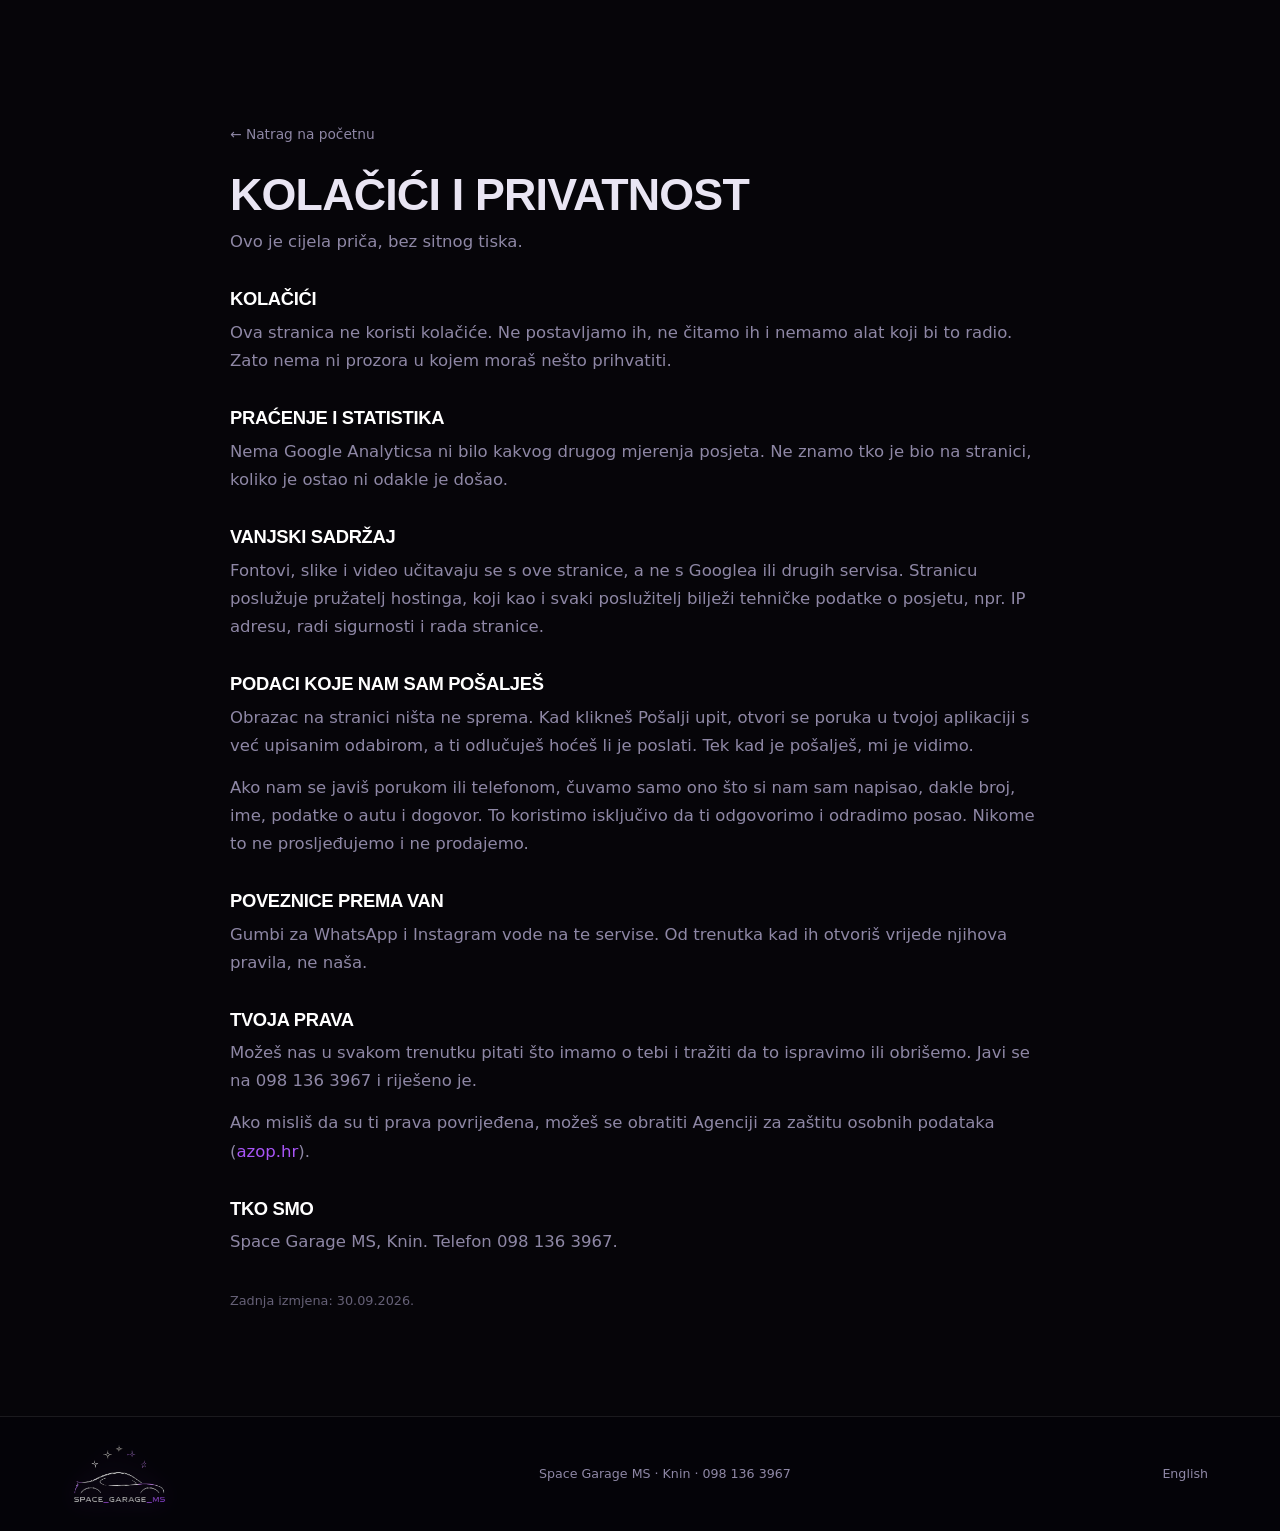
==== commit 78a029f7: "Add files via upload" ====
--- a/index.html
+++ b/index.html
@@ -3,1020 +3,54 @@
 <head>
 <meta charset="UTF-8">
 <meta name="viewport" content="width=device-width, initial-scale=1">
-<title>Ambijentalno osvjetljenje i zvjezdano nebo za auto, Knin</title>
-<meta name="description" content="Ambijentalno osvjetljenje, zvjezdano nebo, tapaciranje i ugradnja multimedije u Kninu. Mali servis radimo kod tebe. Nazovi 098 136 3967.">
+<title>Kolačići i privatnost | Space Garage MS</title>
+<meta name="description" content="Ova stranica ne koristi kolačiće, ne prati posjetitelje i ne učitava sadržaj s vanjskih servisa.">
 <meta name="theme-color" content="#060509">
-<meta name="robots" content="index, follow, max-image-preview:large">
-<link rel="canonical" href="https://www.spacegarage.net/">
-<link rel="icon" href="favicon.ico" sizes="any">
-<link rel="icon" type="image/png" sizes="32x32" href="favicon-32.png">
-<link rel="apple-touch-icon" href="apple-touch-icon.png">
-<link rel="manifest" href="site.webmanifest">
-<meta property="og:type" content="website">
-<meta property="og:locale" content="hr_HR">
-<meta property="og:site_name" content="Space Garage MS">
-<meta property="og:url" content="https://www.spacegarage.net/">
-<meta property="og:title" content="Space Garage MS | Ambijentalno osvjetljenje i zvjezdano nebo, Knin">
-<meta property="og:description" content="Tvoj auto. Tvoj stil. Naša strast. Ambijentalno osvjetljenje, zvjezdano nebo i tapaciranje u Kninu.">
-<meta property="og:image" content="https://www.spacegarage.net/og.jpg">
-<meta property="og:image:width" content="1200">
-<meta property="og:image:height" content="630">
-<meta property="og:image:alt" content="Zvjezdano nebo i ambijentalno osvjetljenje u autu">
-<meta name="twitter:card" content="summary_large_image">
-<link rel="preconnect" href="https://fonts.googleapis.com">
-<link rel="preconnect" href="https://fonts.gstatic.com" crossorigin>
-<link href="https://fonts.googleapis.com/css2?family=Saira:wght@500;600;700&family=Inter:wght@400;500;600&display=swap" rel="stylesheet">
-<style>
-@property --ang{syntax:"<angle>";inherits:false;initial-value:0deg}
-:root{
-  --void:#060509; --carbon:#0D0A14; --carbon-2:#141020;
-  --line:rgba(255,255,255,.09);
-  --text:#E9E5F3; --muted:#8E87A5;
-  --glow:#A855F7; --glow-rgb:168,85,247;
-  --wrap:1180px; --gut:22px;
-  --cut:20px 4px 20px 4px;      /* potpisni asimetrični kut */
-  --cut-r:4px 20px 4px 20px;
-}
-*{box-sizing:border-box}
-a,button,select,input,[role="button"]{-webkit-tap-highlight-color:transparent}
-:focus:not(:focus-visible){outline:none}
-html{scroll-behavior:smooth}
-body{margin:0;background:var(--void);color:var(--text);
-  font-family:Inter,system-ui,-apple-system,"Segoe UI",Roboto,sans-serif;
-  font-size:16.5px;line-height:1.7;-webkit-font-smoothing:antialiased;overflow-x:hidden}
-img{max-width:100%;display:block}
-h1,h2,h3,.tagline{font-family:Saira,Impact,sans-serif;font-weight:700;line-height:1.02;
-  letter-spacing:-.018em;margin:0;text-transform:uppercase}
-.tagline{font-size:clamp(2.4rem,6.6vw,4.8rem);margin:0}
-.lede h1{display:inline;font:inherit;color:inherit;text-transform:none;letter-spacing:normal;margin:0}
-h2{font-size:clamp(1.8rem,4.1vw,2.9rem)}
-h3{font-size:1.02rem;letter-spacing:.01em}
-p{margin:0 0 1em} p:last-child{margin-bottom:0}
-.wrap{max-width:var(--wrap);margin:0 auto;padding:0 var(--gut)}
-.sec{position:relative;padding:96px 0}
-.muted{color:var(--muted)}
-.head{max-width:60ch}
-.head p{color:var(--muted);margin-top:15px}
-
-/* LED traka za scroll */
-.strip{position:fixed;left:0;top:0;bottom:0;width:2px;z-index:90;
-  background:rgba(255,255,255,.05);pointer-events:none}
-.strip i{position:absolute;left:0;top:0;width:100%;height:0;display:block;
-  background:linear-gradient(180deg,rgba(var(--glow-rgb),.2),var(--glow));
-  box-shadow:0 0 12px rgba(var(--glow-rgb),.85),0 0 34px rgba(var(--glow-rgb),.4);
-  transition:background .5s,box-shadow .5s}
-
-/* HEADER */
-header{position:sticky;top:0;z-index:80;background:rgba(6,5,9,.84);
-  backdrop-filter:blur(14px) saturate(1.4);border-bottom:1px solid var(--line)}
-.bar{max-width:var(--wrap);margin:0 auto;padding:12px var(--gut);
-  display:flex;align-items:center;justify-content:space-between;gap:18px}
-.brand{display:flex;align-items:center;gap:12px;text-decoration:none;color:#fff}
-.brand img{height:40px;width:auto;
-  filter:drop-shadow(0 0 9px rgba(var(--glow-rgb),.55));transition:filter .5s,transform .3s}
-.brand:hover img{transform:translateY(-2px)}
-.foot-logo{height:62px;width:auto;opacity:.9;
-  filter:drop-shadow(0 0 12px rgba(var(--glow-rgb),.35));transition:filter .5s}
-.brand b{font-family:Saira,sans-serif;font-weight:700;font-size:.95rem;
-  letter-spacing:.19em;display:block;line-height:1.1}
-.brand small{display:block;font-size:.55rem;letter-spacing:.32em;color:var(--muted);margin-top:3px}
-nav{display:none;gap:26px}
-nav a{color:var(--text);text-decoration:none;font-size:.77rem;font-weight:500;
-  letter-spacing:.13em;text-transform:uppercase;opacity:.65;position:relative;padding:5px 0}
-nav a::after{content:"";position:absolute;left:0;right:0;bottom:0;height:1px;background:var(--glow);
-  box-shadow:0 0 8px var(--glow);transform:scaleX(0);transform-origin:left;transition:transform .28s}
-nav a:hover{opacity:1} nav a:hover::after{transform:scaleX(1)}
-@media(min-width:1060px){nav{display:flex}}
-
-/* radno vrijeme uživo */
-.live{display:none;align-items:center;gap:9px;font-size:.68rem;letter-spacing:.15em;
-  text-transform:uppercase;color:var(--muted);white-space:nowrap;text-decoration:none;
-  border:1px solid transparent;border-radius:999px;padding:7px 4px;transition:all .3s}
-.live .led{width:7px;height:7px;border-radius:50%;background:#4ADE80;flex:none;
-  box-shadow:0 0 9px #4ADE80;animation:beat 3.4s ease-in-out infinite}
-.live .mini{display:none;align-items:center;gap:6px;color:#fff;font-weight:600}
-.live .mini svg{width:13px;height:13px}
-/* zatvoreno: crveno i postaje gumb za poziv */
-.live.shut{color:#FCA5A5;border-color:rgba(248,113,113,.42);
-  background:rgba(248,113,113,.08);padding:7px 14px 7px 12px}
-.live.shut .led{background:#F87171;box-shadow:0 0 9px #F87171;animation:none}
-.live.shut .mini{display:inline-flex}
-.live.shut:hover{border-color:#F87171;background:rgba(248,113,113,.16)}
-.live.shut .sep{opacity:.5}
-@keyframes beat{0%,100%{opacity:1}50%{opacity:.6}}
-@media(min-width:600px){.live{display:flex}}
-@media(max-width:900px){.live .txt{display:none}}
-
-.btn{position:relative;display:inline-flex;align-items:center;justify-content:center;gap:10px;
-  font-family:Inter,sans-serif;font-weight:600;font-size:.93rem;text-decoration:none;
-  padding:14px 26px;border-radius:10px;border:1px solid transparent;cursor:pointer;
-  transition:transform .22s,box-shadow .3s,background .3s,border-color .3s,color .3s}
-.btn svg{width:17px;height:17px;flex:none;transition:transform .25s}
-.btn:hover{transform:translateY(-2px)}
-.btn--glow{background:rgba(var(--glow-rgb),.15);color:#fff;border-color:rgba(var(--glow-rgb),.55);
-  box-shadow:inset 0 0 22px rgba(var(--glow-rgb),.14)}
-.btn--glow:hover{background:rgba(var(--glow-rgb),.25);border-color:var(--glow);
-  box-shadow:0 0 26px rgba(var(--glow-rgb),.5),inset 0 0 28px rgba(var(--glow-rgb),.22)}
-.btn--glow:hover svg{transform:rotate(-12deg) scale(1.1)}
-.btn--line{background:transparent;color:var(--text);border-color:var(--line)}
-.btn--line:hover{border-color:rgba(255,255,255,.34);color:#fff}
-.btn--line:hover svg{transform:translateX(3px)}
-.btn[disabled]{opacity:.4;pointer-events:none}
-.bar .btn{display:none;padding:11px 19px;font-size:.85rem}
-@media(min-width:720px){.bar .btn{display:inline-flex}}
-
-/* HERO */
-.hero{position:relative;overflow:hidden;border-bottom:1px solid var(--line);padding:64px 0 76px}
-/* SIGNATURA: pravo zvjezdano nebo iz auta kao pozadina heroja.
-   Vidi se prigušeno svugdje, a jako tamo gdje je kursor.
-   Kao da svjetlom prelaziš po krovu. */
-.film{position:absolute;inset:0;z-index:0;overflow:hidden;
-  --mx:50%; --my:34%; --rad:520px;
-  -webkit-mask-image:radial-gradient(circle var(--rad) at var(--mx) var(--my),
-    #000 0%, rgba(0,0,0,.78) 36%, rgba(0,0,0,.52) 72%, rgba(0,0,0,.4) 100%);
-  mask-image:radial-gradient(circle var(--rad) at var(--mx) var(--my),
-    #000 0%, rgba(0,0,0,.78) 36%, rgba(0,0,0,.52) 72%, rgba(0,0,0,.4) 100%)}
-.film video{width:100%;height:100%;object-fit:cover;
-  filter:blur(9px) saturate(1.7) brightness(1.55);transform:scale(1.08)}
-.film::after{content:"";position:absolute;inset:0;
-  background:linear-gradient(180deg,rgba(6,5,9,.05) 0%,rgba(6,5,9,.42) 58%,rgba(6,5,9,.9) 100%)}
-@media(hover:none){.film{--rad:560px}}
-.hero .veil{position:absolute;inset:0;z-index:1;pointer-events:none;
-  background:radial-gradient(110% 75% at 82% 14%,rgba(var(--glow-rgb),.2) 0%,transparent 58%);
-  transition:background .6s}
-.hero .wrap{position:relative;z-index:2}
-.hgrid{display:grid;gap:44px;align-items:center}
-@media(min-width:980px){.hgrid{grid-template-columns:1fr 1.02fr;gap:60px}}
-.tagline span{display:block}
-.tagline .lit{color:var(--glow);
-  text-shadow:0 0 26px rgba(var(--glow-rgb),.6),0 0 70px rgba(var(--glow-rgb),.32);
-  transition:color .5s,text-shadow .5s}
-.lede{font-size:clamp(1rem,1.85vw,1.16rem);color:var(--muted);max-width:42ch;margin:24px 0 0}
-.cta{display:flex;flex-wrap:wrap;gap:12px;margin-top:30px}
-
-/* preview koji mijenja boju */
-.prev{position:relative;border-radius:var(--cut);overflow:hidden;border:1px solid var(--line);
-  aspect-ratio:3/4;background:#08060d;
-  box-shadow:0 0 0 1px rgba(var(--glow-rgb),.12),0 30px 80px -30px rgba(var(--glow-rgb),.5);
-  transition:box-shadow .6s}
-.prev img{position:absolute;inset:0;width:100%;height:100%;object-fit:cover;
-  transition:opacity .45s ease}
-.prev img.off{opacity:0}
-.amb{transition:opacity .3s}
-.prev .bar-b{position:absolute;left:0;right:0;bottom:0;z-index:3;padding:16px 18px;
-  background:linear-gradient(180deg,transparent,rgba(6,5,9,.88));
-  font-size:.72rem;letter-spacing:.2em;text-transform:uppercase;color:#fff}
-.amb{margin-top:22px;display:flex;align-items:center;gap:14px;flex-wrap:wrap}
-.amb .lbl{font-size:.64rem;letter-spacing:.26em;text-transform:uppercase;color:var(--muted)}
-.dots{display:flex;gap:10px}
-.dots{position:relative}
-.dot{position:relative;width:30px;height:30px;border-radius:50%;border:0;padding:0;
-  cursor:pointer;background:var(--c);
-  box-shadow:inset 0 2px 5px rgba(255,255,255,.45),inset 0 -3px 7px rgba(0,0,0,.4),
-             0 0 0 1px rgba(255,255,255,.14);
-  transition:transform .28s cubic-bezier(.34,1.56,.64,1),box-shadow .3s}
-.dot::after{content:"";position:absolute;inset:-5px;border-radius:50%;
-  border:1px solid var(--c);opacity:0;transform:scale(.72);pointer-events:none;
-  transition:opacity .35s,transform .45s cubic-bezier(.22,.61,.36,1)}
-.dot:hover{transform:scale(1.18) translateY(-2px)}
-.dot[aria-pressed="true"]{transform:scale(1.14);
-  box-shadow:inset 0 2px 5px rgba(255,255,255,.5),inset 0 -3px 7px rgba(0,0,0,.35),
-             0 0 0 2px rgba(255,255,255,.85),0 0 22px var(--c)}
-.dot[aria-pressed="true"]::after{opacity:.85;transform:scale(1);
-  animation:dotRing 3.2s ease-out infinite}
-@keyframes dotRing{
-  0%{opacity:0;transform:scale(1)}
-  18%{opacity:.7;transform:scale(1.08)}
-  80%{opacity:0;transform:scale(1.7)}
-  100%{opacity:0;transform:scale(1.7)}}
-
-/* USLUGE */
-.svcs{margin-top:40px;display:grid;grid-template-columns:1fr;gap:14px;
-  --cyc:9s;--step:1.125s}
-@media(min-width:700px){.svcs{grid-template-columns:repeat(2,1fr)}}
-@media(min-width:1060px){.svcs{grid-template-columns:repeat(4,1fr)}}
-
-.card{position:relative;overflow:hidden;background:var(--carbon);
-  border:1px solid var(--line);border-radius:var(--cut);padding:30px 24px 26px;
-  display:flex;flex-direction:column;min-height:238px;
-  opacity:0;transform:translateY(22px);
-  transition:border-color .4s,transform .5s cubic-bezier(.22,.61,.36,1),
-             box-shadow .4s,background .4s}
-.card:nth-child(even){border-radius:var(--cut-r)}
-@keyframes cardIn{to{opacity:1;transform:none}}
-
-/* Rub je sam gradijent (padding-box / border-box), pa prati zaobljene
-   kutove točno. Rotira se kut gradijenta, ne element. */
-.card{border:1.5px solid transparent;
-  background:
-    linear-gradient(150deg,var(--carbon-2),var(--carbon)) padding-box,
-    conic-gradient(from var(--ang),
-      rgba(var(--glow-rgb),.17) 0deg,
-      rgba(var(--glow-rgb),.17) 190deg,
-      rgba(var(--glow-rgb),.55) 250deg,
-      rgba(var(--glow-rgb),1) 292deg,
-      rgba(255,255,255,.75) 300deg,
-      rgba(var(--glow-rgb),.35) 322deg,
-      rgba(var(--glow-rgb),.17) 360deg) border-box;
-  animation:cardIn .6s cubic-bezier(.22,.61,.36,1) forwards paused,
-            rim 9s linear infinite}
-.svcs.in .card{animation-play-state:running,running;
-  animation-delay:calc(var(--i) * 85ms),calc(var(--i) * -1.1s)}
-@keyframes rim{to{--ang:360deg}}
-
-.card .no{position:absolute;top:20px;right:22px;font-family:Saira,sans-serif;font-weight:700;
-  font-size:2.6rem;line-height:1;color:rgba(255,255,255,.045);letter-spacing:-.04em;
-  transition:color .45s}
-.card:hover .no{color:rgba(var(--glow-rgb),.26)}
-
-.card .ring{position:relative;z-index:2;width:54px;height:54px;border-radius:50%;
-  display:flex;align-items:center;justify-content:center;margin-bottom:20px;
-  border:1px solid rgba(var(--glow-rgb),.32);background:rgba(var(--glow-rgb),.07);
-  transition:border-color .45s,background .45s,box-shadow .45s,transform .45s}
-.card .wash{position:absolute;inset:0;pointer-events:none;opacity:0;
-  background:radial-gradient(120% 80% at 16% -8%,rgba(var(--glow-rgb),.32),transparent 64%);
-  transition:opacity .5s ease}
-.card:hover .wash{opacity:1}
-.card .ring svg{width:25px;height:25px;color:var(--glow);transition:color .45s,filter .45s}
-
-.card h3{position:relative;z-index:2;color:#fff;font-size:1.02rem;letter-spacing:.01em}
-.card p{position:relative;z-index:2;margin-top:9px;font-size:.87rem;color:var(--muted);
-  line-height:1.6}
-.card .tag{position:absolute;left:24px;bottom:22px;z-index:2}
-
-.card:hover{transform:translateY(-6px);box-shadow:0 22px 46px -24px rgba(var(--glow-rgb),.95)}
-.card:hover .ring{transform:scale(1.08);border-color:var(--glow);
-  background:rgba(var(--glow-rgb),.16);
-  box-shadow:0 0 26px -4px rgba(var(--glow-rgb),.95),inset 0 0 18px rgba(var(--glow-rgb),.3)}
-.card:hover .ring svg{filter:drop-shadow(0 0 10px rgba(var(--glow-rgb),.95))}
-
-.card .tag{font-size:.55rem;letter-spacing:.2em;white-space:nowrap;text-transform:uppercase;
-  color:var(--glow);border:1px solid rgba(var(--glow-rgb),.45);border-radius:20px;
-  padding:4px 10px;transition:color .5s,border-color .5s}
-
-/* MOBILNI — istaknuto */
-.mob{background:radial-gradient(85% 130% at 6% 0%,rgba(var(--glow-rgb),.15) 0%,transparent 62%),var(--carbon);
-  border-top:1px solid var(--line);border-bottom:1px solid var(--line);transition:background .6s}
-.hl{position:relative;border:1px solid rgba(var(--glow-rgb),.55);border-radius:var(--cut);
-  background:rgba(var(--glow-rgb),.06);padding:38px 32px;margin-top:36px;overflow:hidden;
-  box-shadow:0 0 40px -12px rgba(var(--glow-rgb),.45),inset 0 0 60px -30px rgba(var(--glow-rgb),.7);
-  transition:border-color .5s,box-shadow .5s,background .5s}
-.hl::before{content:"";position:absolute;left:-2px;top:0;bottom:0;width:3px;background:var(--glow);
-  box-shadow:0 0 16px var(--glow);transition:background .5s,box-shadow .5s}
-.hl .pill{display:inline-block;font-size:.58rem;letter-spacing:.24em;text-transform:uppercase;
-  color:var(--glow);border:1px solid rgba(var(--glow-rgb),.5);border-radius:20px;
-  padding:5px 13px;margin-bottom:16px;transition:color .5s,border-color .5s}
-.hl h3{font-size:clamp(1.5rem,3vw,2.1rem);color:#fff}
-.split{display:grid;gap:34px;margin-top:24px}
-@media(min-width:880px){.split{grid-template-columns:1fr 1fr;gap:54px;align-items:start}}
-.chk{list-style:none;padding:0;margin:0}
-.chk li{position:relative;padding-left:28px;margin-bottom:12px;color:var(--muted)}
-.chk li::before{content:"";position:absolute;left:0;top:11px;width:12px;height:1px;background:var(--glow);
-  box-shadow:0 0 7px var(--glow);transition:background .5s,box-shadow .5s}
-.clock{position:relative;width:176px;aspect-ratio:1;display:grid;place-items:center}
-.clock svg{position:absolute;inset:0;width:100%;height:100%;overflow:visible}
-.ck-track{fill:none;stroke:rgba(255,255,255,.07);stroke-width:1.6}
-.ck-ticks line{stroke:rgba(255,255,255,.22);stroke-width:1.6;stroke-linecap:round}
-.ck-arc{fill:none;stroke:var(--glow);stroke-width:2.4;stroke-linecap:round;
-  stroke-dasharray:101;stroke-dashoffset:101;
-  transform-box:view-box;transform-origin:70px 70px;transform:rotate(-90deg);
-  filter:drop-shadow(0 0 5px rgba(var(--glow-rgb),.8));transition:stroke .5s}
-.clock.in .ck-arc{animation:drawArc 2.8s cubic-bezier(.45,.05,.25,1) forwards}
-@keyframes drawArc{to{stroke-dashoffset:0}}
-
-/* Točka i rep su jedan div koji se samo okreće. Sjaj se nacrta jednom,
-   pa se okretanje odvija na grafičkoj i ne zapinje na mobitelu. */
-.ck-orbit{position:absolute;inset:0;border-radius:50%;opacity:0;pointer-events:none;
-  will-change:transform}
-.ck-orbit::before{content:"";position:absolute;inset:0;border-radius:50%;
-  background:conic-gradient(from 0deg,transparent 0deg 285deg,
-    rgba(var(--glow-rgb),.0) 285deg,rgba(var(--glow-rgb),.75) 356deg,transparent 360deg);
-  -webkit-mask:radial-gradient(circle closest-side,transparent 88.6%,#000 89.6%,#000 93.2%,transparent 94.2%);
-  mask:radial-gradient(circle closest-side,transparent 88.6%,#000 89.6%,#000 93.2%,transparent 94.2%)}
-.ck-orbit i{position:absolute;left:50%;top:4.2857%;width:7px;height:7px;margin:-3.5px 0 0 -3.5px;
-  border-radius:50%;background:#fff;
-  box-shadow:0 0 6px 1px rgba(var(--glow-rgb),.95),0 0 14px 3px rgba(var(--glow-rgb),.45)}
-.clock.in .ck-orbit{animation:orbitIn 1.6s 2.6s ease forwards,orbitSpin 24s 2.6s linear infinite}
-@keyframes orbitIn{to{opacity:1}}
-@keyframes orbitSpin{to{transform:rotate(360deg)}}
-.clock .big{position:relative;margin:0;font-size:2.7rem}
-.big{font-family:Saira,sans-serif;font-weight:700;font-size:3.2rem;line-height:1;color:var(--glow);
-  text-shadow:0 0 30px rgba(var(--glow-rgb),.5);transition:color .5s,text-shadow .5s}
-
-/* GALERIJA */
-
-/* ---------- česta pitanja ---------- */
-.faq{max-width:780px;margin-top:30px;display:flex;flex-direction:column;gap:10px}
-.faq details{background:var(--carbon);border:1px solid var(--line);border-radius:var(--cut);
-  padding:0 22px;transition:border-color .3s}
-.faq details[open]{border-color:rgba(var(--glow-rgb),.4)}
-.faq summary{list-style:none;cursor:pointer;padding:18px 34px 18px 0;position:relative}
-.faq summary::-webkit-details-marker{display:none}
-.faq summary::after{content:"";position:absolute;right:4px;top:50%;width:8px;height:8px;
-  border-right:2px solid var(--glow);border-bottom:2px solid var(--glow);
-  transform:translateY(-70%) rotate(45deg);transition:transform .3s,border-color .5s}
-.faq details[open] summary::after{transform:translateY(-25%) rotate(225deg)}
-.faq h3{display:inline;font-family:Inter,sans-serif;font-size:1rem;font-weight:600;
-  text-transform:none;letter-spacing:0;line-height:1.45;color:#fff}
-.faq p{color:var(--muted);margin:0 0 18px;line-height:1.65}
-.sr{position:absolute;width:1px;height:1px;padding:0;margin:-1px;overflow:hidden;
-  clip:rect(0,0,0,0);white-space:nowrap;border:0}
-.fnav{display:flex;flex-wrap:wrap;gap:6px 18px}
-.fnav a,.foot a{color:var(--muted);text-decoration:none;transition:color .25s}
-.fnav a:hover,.foot a:hover{color:#fff}
-
-/* ---------- upit ---------- */
-.book{background:var(--carbon);border-top:1px solid var(--line)}
-.bform{display:grid;gap:12px;margin-top:28px;max-width:620px}
-@media(min-width:620px){.bform{grid-template-columns:1fr 1fr}.bform .full{grid-column:1/-1}}
-.bform input,.bform select{width:100%;font-family:Inter,sans-serif;font-size:1rem;color:#fff;
-  background-color:rgba(255,255,255,.05);border:1px solid var(--line);border-radius:10px;
-  padding:15px 16px;-webkit-appearance:none;appearance:none;
-  transition:border-color .2s,background-color .2s,box-shadow .2s}
-.bform select{cursor:pointer;padding-right:42px;
-  background-image:url("data:image/svg+xml,%3Csvg xmlns='http://www.w3.org/2000/svg' width='12' height='8' viewBox='0 0 12 8'%3E%3Cpath d='M1 1l5 5 5-5' fill='none' stroke='%238E87A5' stroke-width='1.8' stroke-linecap='round'/%3E%3C/svg%3E");
-  background-repeat:no-repeat;background-position:right 16px center}
-.bform select option{background:#12101C;color:#fff}
-.bform input::placeholder{color:#6B6485}
-.bform input:hover,.bform select:hover{border-color:rgba(255,255,255,.2)}
-.bform input:focus,.bform select:focus{outline:none;border-color:var(--glow);
-  background-color:rgba(255,255,255,.07);box-shadow:0 0 0 3px rgba(var(--glow-rgb),.18)}
-.bform .btn{padding:16px 22px}
-.note{font-size:.84rem;color:var(--muted);margin-top:14px}
-
-/* ---------- galerija ---------- */
-.gal{display:flex;flex-wrap:wrap;justify-content:center;gap:14px;margin-top:34px}
-.gal .tile{flex:0 0 100%}
-@media(min-width:620px){.gal .tile{flex-basis:calc((100% - 14px) / 2)}}
-@media(min-width:980px){.gal .tile{flex-basis:calc((100% - 28px) / 3)}}
-.tile{position:relative;aspect-ratio:3/4;overflow:hidden;display:block;width:100%;padding:0;
-  border:1px solid var(--line);border-radius:var(--cut);background:var(--carbon);
-  cursor:zoom-in;opacity:0;transform:translateY(18px);
-  transition:border-color .35s,transform .4s cubic-bezier(.22,.61,.36,1)}
-.tile:nth-child(3n+2){border-radius:var(--cut-r)}
-.gal.in .tile{animation:tileIn .6s cubic-bezier(.22,.61,.36,1) forwards;
-  animation-delay:calc(var(--i) * 90ms)}
-@keyframes tileIn{to{opacity:1;transform:none}}
-.tile img{width:100%;height:100%;object-fit:cover;display:block;
-  transition:transform .6s cubic-bezier(.22,.61,.36,1)}
-.tile{box-shadow:0 16px 46px -22px var(--tg,rgba(var(--glow-rgb),.8));
-  transition:border-color .35s,transform .4s cubic-bezier(.22,.61,.36,1),box-shadow .5s}
-.tile:hover{border-color:rgba(255,255,255,.24);
-  box-shadow:0 20px 56px -18px var(--tg,rgba(var(--glow-rgb),.9))}
-.tile:hover img{transform:scale(1.05)}
-.tile:focus-visible{outline:2px solid var(--glow);outline-offset:3px}
-
-.lb{position:fixed;inset:0;z-index:130;background:rgba(3,2,6,.95);display:none;
-  align-items:center;justify-content:center;padding:22px;backdrop-filter:blur(6px)}
-.lb.on{display:flex}
-.lb img{max-width:100%;max-height:88vh;object-fit:contain;border-radius:var(--cut)}
-.lb button{position:absolute;top:18px;right:20px;width:44px;height:44px;cursor:pointer;
-  background:rgba(255,255,255,.08);color:#fff;border:1px solid var(--line);
-  border-radius:50%;font-size:1.4rem;line-height:1}
-
-
-.cta-big{text-align:center;padding:104px 0}
-.socials{display:flex;gap:14px;justify-content:center;margin-top:30px}
-.soc{width:52px;height:52px;border-radius:50%;border:1px solid var(--line);display:flex;
-  align-items:center;justify-content:center;color:var(--text);text-decoration:none;
-  transition:border-color .28s,color .28s,transform .28s,box-shadow .3s}
-.soc:hover{border-color:var(--glow);color:var(--glow);transform:translateY(-3px);
-  box-shadow:0 0 22px -4px rgba(var(--glow-rgb),.8)}
-.soc svg{width:22px;height:22px}
-
-footer{border-top:1px solid var(--line);background:#040308}
-.foot{max-width:var(--wrap);margin:0 auto;padding:26px var(--gut);
-  display:flex;flex-wrap:wrap;gap:12px;justify-content:space-between;align-items:center;
-  font-size:.79rem;color:var(--muted)}
-
-.fab{position:fixed;right:20px;bottom:20px;z-index:95;width:56px;height:56px;border-radius:50%;
-  background:rgba(var(--glow-rgb),.18);border:1px solid var(--glow);color:#fff;display:flex;
-  align-items:center;justify-content:center;text-decoration:none;backdrop-filter:blur(8px);
-  box-shadow:0 0 22px rgba(var(--glow-rgb),.45),inset 0 0 20px rgba(var(--glow-rgb),.2);
-  opacity:0;transform:scale(.85) translateY(10px);pointer-events:none;
-  transition:opacity .25s,transform .25s cubic-bezier(.22,.61,.36,1),box-shadow .4s,background .4s}
-.fab.on{opacity:1;transform:none;pointer-events:auto}
-.fab svg{width:23px;height:23px}
-
-
-a:focus-visible,button:focus-visible,input:focus-visible,select:focus-visible{outline:2px solid var(--glow);outline-offset:3px}
-.skip{position:absolute;left:-9999px}
-.skip:focus{left:12px;top:12px;z-index:200;background:#fff;color:#000;padding:10px 14px}
-</style>
+<meta name="robots" content="index, follow">
+<link rel="canonical" href="https://www.spacegarage.net/kolacici/">
+<link rel="alternate" hreflang="hr" href="https://www.spacegarage.net/kolacici/">
+<link rel="alternate" hreflang="en" href="https://www.spacegarage.net/en/privacy/">
+<link rel="alternate" hreflang="x-default" href="https://www.spacegarage.net/kolacici/">
+<link rel="icon" href="../favicon.ico" sizes="any">
+<link rel="icon" type="image/png" sizes="32x32" href="../favicon-32.png">
+<link rel="apple-touch-icon" href="../apple-touch-icon.png">
+<link rel="stylesheet" href="../fonts.css">
+<link rel="stylesheet" href="../styles.css">
 </head>
 <body>
-<a class="skip" href="#main">Preskoči na sadržaj</a>
-<div class="strip" aria-hidden="true"><i id="stripFill"></i></div>
+<main class="wrap page">
+  <a class="back" href="../">← Natrag na početnu</a>
+  <h1>Kolačići i privatnost</h1>
+  <p>Ovo je cijela priča, bez sitnog tiska.</p>
 
-<header>
-  <div class="bar">
-    <a class="brand" href="#" aria-label="Space Garage MS">
-      <img src="logo-mark.png" alt="Space Garage MS" width="340" height="188">
-      <span><b>SPACE GARAGE</b><small>MS</small></span>
-    </a>
-    <nav>
-      <a href="#usluge">Usluge</a>
-      <a href="#mobilni">Dolazimo k tebi</a>
-      <a href="#galerija">Radovi</a>
-      <a href="#upit">Upit</a>
-    </nav>
-    <a class="live" id="live" href="tel:+385981363967">
-      <i class="led"></i><span class="txt" id="liveTxt">Provjeravam</span>
-      <span class="mini"><span class="sep">&middot;</span>
-        <svg viewBox="0 0 24 24" fill="currentColor" aria-hidden="true"><path d="M6.6 10.8a15.1 15.1 0 0 0 6.6 6.6l2.2-2.2c.3-.3.7-.4 1-.2 1.2.4 2.4.6 3.6.6.6 0 1 .4 1 1V20c0 .6-.4 1-1 1A17 17 0 0 1 3 4c0-.6.4-1 1-1h3.5c.6 0 1 .4 1 1 0 1.3.2 2.5.6 3.6.1.4 0 .8-.2 1l-2.3 2.2z"/></svg>
-        Nazovi</span></a>
-    <a class="btn btn--glow" href="tel:+385981363967">
-      <svg viewBox="0 0 24 24" fill="currentColor" aria-hidden="true"><path d="M6.6 10.8a15.1 15.1 0 0 0 6.6 6.6l2.2-2.2c.3-.3.7-.4 1-.2 1.2.4 2.4.6 3.6.6.6 0 1 .4 1 1V20c0 .6-.4 1-1 1A17 17 0 0 1 3 4c0-.6.4-1 1-1h3.5c.6 0 1 .4 1 1 0 1.3.2 2.5.6 3.6.1.4 0 .8-.2 1l-2.3 2.2z"/></svg>
-      098 136 3967</a>
-  </div>
-</header>
+  <h2>Kolačići</h2>
+  <p>Ova stranica ne koristi kolačiće. Ne postavljamo ih, ne čitamo ih i nemamo alat koji bi to radio. Zato nema ni prozora u kojem moraš nešto prihvatiti.</p>
 
-<main id="main">
+  <h2>Praćenje i statistika</h2>
+  <p>Nema Google Analyticsa ni bilo kakvog drugog mjerenja posjeta. Ne znamo tko je bio na stranici, koliko je ostao ni odakle je došao.</p>
 
-<section class="hero">
-  <div class="film" id="film" aria-hidden="true">
-    <video id="bgv" playsinline muted loop autoplay preload="auto" poster="nebo-amb-poster.jpg" width="640" height="648">
-      <source src="nebo-amb.webm" type="video/webm">
-      <source src="nebo-amb.mp4" type="video/mp4">
-    </video>
-  </div>
-  <span class="veil" aria-hidden="true"></span>
-  <div class="wrap">
-    <div class="hgrid">
-      <div>
-        <p class="tagline"><span>Tvoj auto.</span><span class="lit">Tvoj stil.</span><span>Naša strast.</span></p>
-        <div class="lede"><h1>Ambijentalno osvjetljenje, zvjezdano nebo, tapaciranje i multimedija u Kninu.</h1> Klikni boju i vidi kako bi ti to stajalo.</div>
-        <div class="cta">
-          <a class="btn btn--glow" href="#upit">Pošalji upit</a>
-          <a class="btn btn--line" href="tel:+385981363967">
-            Nazovi
-            <svg viewBox="0 0 24 24" fill="none" stroke="currentColor" stroke-width="2.2" stroke-linecap="round" stroke-linejoin="round" aria-hidden="true"><path d="M5 12h14M13 6l6 6-6 6"/></svg></a>
-        </div>
-        <div class="amb">
-          <span class="lbl">Odaberi boju</span>
-          <div class="dots" id="dots" role="group" aria-label="Boja ambijentalnog osvjetljenja"></div>
-        </div>
-      </div>
-      <div>
-        <div class="prev">
-          <img id="pvA" src="ambijentalno-osvjetljenje-zvjezdano-nebo-u-autu.jpg" alt="Ambijentalno osvjetljenje i zvjezdano nebo u autu" width="820" height="1093" fetchpriority="high">
-          <img id="pvB" class="off" alt="Ambijentalno osvjetljenje u autu u drugoj boji" aria-hidden="true">
-          <span class="bar-b" id="pvLabel">Ljubičasta</span>
-        </div>
-      </div>
-    </div>
-  </div>
-</section>
+  <h2>Vanjski sadržaj</h2>
+  <p>Fontovi, slike i video učitavaju se s ove stranice, a ne s Googlea ili drugih servisa. Stranicu poslužuje pružatelj hostinga, koji kao i svaki poslužitelj bilježi tehničke podatke o posjetu, npr. IP adresu, radi sigurnosti i rada stranice.</p>
 
-<section class="sec" id="usluge">
-  <div class="wrap">
-    <div class="head">
-      <h2>Što radimo</h2>
-      <p>Sve što ide u interijer, od svjetla do elektronike. Osam stvari, sve na tvom autu.</p>
-    </div>
-    <div class="svcs" id="svcs">
-      <article class="card" style="--i:0"><span class="wash"></span><span class="no" aria-hidden="true">01</span><span class="ring"><svg viewBox="0 0 24 24" fill="none" stroke="currentColor" stroke-width="1.6" stroke-linecap="round" stroke-linejoin="round" aria-hidden="true"><path d="M4 17h16M6 17V9a2 2 0 0 1 2-2h8a2 2 0 0 1 2 2v8"/><path d="M4 13h16"/></svg></span><h3>Ambijentalno osvjetljenje</h3><p>Trake u vratima, armaturi i podnožju. Boju i jačinu biraš ti.</p></article>
-      <article class="card" style="--i:1"><span class="wash"></span><span class="no" aria-hidden="true">02</span><span class="ring"><svg viewBox="0 0 24 24" fill="none" stroke="currentColor" stroke-width="1.6" stroke-linecap="round" stroke-linejoin="round" aria-hidden="true"><circle cx="7" cy="7" r="1"/><circle cx="13" cy="5" r="1"/><circle cx="18" cy="9" r="1"/><circle cx="9" cy="13" r="1"/><circle cx="16" cy="16" r="1"/><circle cx="5" cy="17" r="1"/></svg></span><h3>Zvjezdano nebo</h3><p>Optička vlakna u krovu. Može gusto, može tek pokoja, s padajućom zvijezdom.</p></article>
-      <article class="card" style="--i:2"><span class="wash"></span><span class="no" aria-hidden="true">03</span><span class="ring"><svg viewBox="0 0 24 24" fill="none" stroke="currentColor" stroke-width="1.6" stroke-linecap="round" stroke-linejoin="round" aria-hidden="true"><path d="M7 20v-3a5 5 0 0 1 10 0v3"/><path d="M8 14V6a2 2 0 0 1 2-2h4a2 2 0 0 1 2 2v8"/></svg></span><h3>Tapaciranje</h3><p>Sjedala, volan i obloge. Koža, alcantara ili tkanina, šav u boji koju odabereš.</p></article>
-      <article class="card" style="--i:3"><span class="wash"></span><span class="no" aria-hidden="true">04</span><span class="ring"><svg viewBox="0 0 24 24" fill="none" stroke="currentColor" stroke-width="1.6" stroke-linecap="round" stroke-linejoin="round" aria-hidden="true"><path d="M4 12h3l2-4 3 8 2-5 2 3h4"/></svg></span><h3>Dijagnostika</h3><p>Očitamo greške, provjerimo elektroniku i obrišemo kodove.</p></article>
-      <article class="card" style="--i:4"><span class="wash"></span><span class="no" aria-hidden="true">05</span><span class="ring"><svg viewBox="0 0 24 24" fill="none" stroke="currentColor" stroke-width="1.6" stroke-linecap="round" stroke-linejoin="round" aria-hidden="true"><rect x="3" y="5" width="18" height="12" rx="2"/><path d="M9 21h6"/></svg></span><h3>Multimedija</h3><p>Ekran, CarPlay i Android Auto, kamera i zvučnici.</p></article>
-      <article class="card" style="--i:5"><span class="wash"></span><span class="no" aria-hidden="true">06</span><span class="ring"><svg viewBox="0 0 24 24" fill="none" stroke="currentColor" stroke-width="1.6" stroke-linecap="round" stroke-linejoin="round" aria-hidden="true"><path d="M12 18h.01"/><path d="M8.5 14.5a5 5 0 0 1 7 0"/><path d="M5.5 11a9 9 0 0 1 13 0"/></svg></span><h3>Senzori</h3><p>Parking senzori sprijeda i straga i kamera za rikverc.</p></article>
-      <article class="card" style="--i:6"><span class="wash"></span><span class="no" aria-hidden="true">07</span><span class="ring"><svg viewBox="0 0 24 24" fill="none" stroke="currentColor" stroke-width="1.6" stroke-linecap="round" stroke-linejoin="round" aria-hidden="true"><path d="M6 4l12 16"/><path d="M8 5h8v5a6 6 0 0 1-6 6"/></svg></span><h3>Promjena pojaseva</h3><p>Pojasevi u boji koja se slaže sa šavom i svjetlom.</p></article>
-      <article class="card" style="--i:7"><span class="wash"></span><span class="no" aria-hidden="true">08</span><span class="ring"><svg viewBox="0 0 24 24" fill="none" stroke="currentColor" stroke-width="1.6" stroke-linecap="round" stroke-linejoin="round" aria-hidden="true"><path d="M12 3l2 5 5 2-5 2-2 5-2-5-5-2 5-2z"/></svg></span><h3>Detailing interijera</h3><p>Dubinsko čišćenje unutrašnjosti. Još pripremamo.</p><span class="tag">Uskoro</span></article>
-    </div>
-  </div>
-</section>
+  <h2>Podaci koje nam sam pošalješ</h2>
+  <p>Obrazac na stranici ništa ne sprema. Kad klikneš Pošalji upit, otvori se poruka u tvojoj aplikaciji s već upisanim odabirom, a ti odlučuješ hoćeš li je poslati. Tek kad je pošalješ, mi je vidimo.</p>
+  <p>Ako nam se javiš porukom ili telefonom, čuvamo samo ono što si nam sam napisao, dakle broj, ime, podatke o autu i dogovor. To koristimo isključivo da ti odgovorimo i odradimo posao. Nikome to ne prosljeđujemo i ne prodajemo.</p>
 
-<section class="sec mob" id="mobilni">
-  <div class="wrap">
-    <div class="head">
-      <h2>Dolazimo k tebi</h2>
-      <p>Nemamo garažu, radimo na terenu. Mali servisi se rade tamo gdje ti je auto, ispred kuće ili na parkingu firme.</p>
-    </div>
+  <h2>Poveznice prema van</h2>
+  <p>Gumbi za WhatsApp i Instagram vode na te servise. Od trenutka kad ih otvoriš vrijede njihova pravila, ne naša.</p>
 
-    <div class="hl">
-      <span class="pill">Naša glavna usluga</span>
-      <h3>Mobilni mali servisi</h3>
-      <div class="split">
-        <div>
-          <ul class="chk">
-            <li>Promjena ulja</li>
-            <li>Zamjena filtera</li>
-            <li>Kontrola tekućina</li>
-            <li>Sitni popravci na licu mjesta</li>
-          </ul>
-        </div>
-        <div>
-          <div class="clock" id="clock">
-            <svg viewBox="0 0 140 140" aria-hidden="true">
-              <circle class="ck-track" cx="70" cy="70" r="64"/>
-              <g class="ck-ticks"><line x1="70.0" y1="22.0" x2="70.0" y2="12.0"/><line x1="96.0" y1="25.0" x2="99.0" y2="19.8"/><line x1="115.0" y1="44.0" x2="120.2" y2="41.0"/><line x1="118.0" y1="70.0" x2="128.0" y2="70.0"/><line x1="115.0" y1="96.0" x2="120.2" y2="99.0"/><line x1="96.0" y1="115.0" x2="99.0" y2="120.2"/><line x1="70.0" y1="118.0" x2="70.0" y2="128.0"/><line x1="44.0" y1="115.0" x2="41.0" y2="120.2"/><line x1="25.0" y1="96.0" x2="19.8" y2="99.0"/><line x1="22.0" y1="70.0" x2="12.0" y2="70.0"/><line x1="25.0" y1="44.0" x2="19.8" y2="41.0"/><line x1="44.0" y1="25.0" x2="41.0" y2="19.8"/></g>
-              <circle class="ck-arc" cx="70" cy="70" r="64" pathLength="100"/>
-            </svg>
-            <span class="ck-orbit" aria-hidden="true"><i></i></span>
-            <span class="big">24/7</span>
-          </div>
-          <p class="muted" style="margin-top:12px">Telefon je uvijek uključen. Radno vrijeme je od 8 do 22.</p>
-          <div class="cta" style="margin-top:22px">
-            <a class="btn btn--glow" href="tel:+385981363967">
-              <svg viewBox="0 0 24 24" fill="currentColor" aria-hidden="true"><path d="M6.6 10.8a15.1 15.1 0 0 0 6.6 6.6l2.2-2.2c.3-.3.7-.4 1-.2 1.2.4 2.4.6 3.6.6.6 0 1 .4 1 1V20c0 .6-.4 1-1 1A17 17 0 0 1 3 4c0-.6.4-1 1-1h3.5c.6 0 1 .4 1 1 0 1.3.2 2.5.6 3.6.1.4 0 .8-.2 1l-2.3 2.2z"/></svg>
-              Nazovi</a>
-          </div>
-        </div>
-      </div>
-    </div>
-  </div>
-</section>
+  <h2>Tvoja prava</h2>
+  <p>Možeš nas u svakom trenutku pitati što imamo o tebi i tražiti da to ispravimo ili obrišemo. Javi se na 098 136 3967 i riješeno je.</p>
+  <p>Ako misliš da su ti prava povrijeđena, možeš se obratiti Agenciji za zaštitu osobnih podataka (<a href="https://azop.hr" target="_blank" rel="noopener">azop.hr</a>).</p>
 
-<section class="sec" id="galerija">
-  <div class="wrap">
-    <div class="head"><h2>Radovi</h2>
-      <p>Nekoliko auta koje smo odradili. Ako ti se nešto sviđa, javi se pa vidimo što možemo na tvom.</p></div>
-
-    <div class="gal" id="gal">
-      <button type="button" class="tile" style="--i:0;--tg:rgba(47,64,238,.55)" aria-label="Povećaj: Plavo zvjezdano nebo i ambijentalno osvjetljenje u Mazdi, Knin"><img src="zvjezdano-nebo-ambijentalno-osvjetljenje-auto-knin.jpg" alt="Plavo zvjezdano nebo i ambijentalno osvjetljenje u Mazdi, Knin" loading="lazy" width="760" height="1013"></button>
-      <button type="button" class="tile" style="--i:1;--tg:rgba(238,47,61,.55)" aria-label="Povećaj: Crveno zvjezdano nebo i crvene LED trake u vratima"><img src="crveno-zvjezdano-nebo-led-trake-vrata.jpg" alt="Crveno zvjezdano nebo i crvene LED trake u vratima" loading="lazy" width="760" height="1013"></button>
-      <button type="button" class="tile" style="--i:2;--tg:rgba(52,238,47,.45)" aria-label="Povećaj: Zeleno zvjezdano nebo i ambijentalno osvjetljenje vrata"><img src="zeleno-zvjezdano-nebo-ambijentalno-osvjetljenje.jpg" alt="Zeleno zvjezdano nebo i ambijentalno osvjetljenje vrata" loading="lazy" width="760" height="1013"></button>
-      <button type="button" class="tile" style="--i:3;--tg:rgba(47,238,63,.45)" aria-label="Povećaj: Zelena ambijentalna traka kroz armaturu auta"><img src="zelena-ambijentalna-traka-armatura.jpg" alt="Zelena ambijentalna traka kroz armaturu auta" loading="lazy" width="760" height="1013"></button>
-      <button type="button" class="tile" style="--i:4;--tg:rgba(121,47,238,.55)" aria-label="Povećaj: Ugrađena multimedija s ekranom i ambijentalnim osvjetljenjem"><img src="ugradnja-multimedije-ekran-ambijentalno-svjetlo.jpg" alt="Ugrađena multimedija s ekranom i ambijentalnim osvjetljenjem" loading="lazy" width="760" height="1013"></button>
-    </div>
-  </div>
-</section>
-
-<section class="sec" id="pitanja">
-  <div class="wrap">
-    <div class="head">
-      <h2>Česta pitanja</h2>
-    </div>
-    <div class="faq">
-      <details open><summary><h3>Koliko košta ambijentalno osvjetljenje ili zvjezdano nebo?</h3></summary><p>Ovisi o autu i o tome koliko toga želiš. Pošalji nam marku i model pa ti kažemo cijenu. Upit ništa ne košta.</p></details>
-      <details><summary><h3>Što je zvjezdano nebo u autu?</h3></summary><p>Optička vlakna u stropu auta koja svijetle kao zvijezde. Negdje se to zove i starlight. Može biti gusto ili tek pokoja zvjezdica, a može imati i padajuću zvijezdu.</p></details>
-      <details><summary><h3>Mogu li birati boju svjetla?</h3></summary><p>Možeš. Ambijentalno osvjetljenje i zvjezdano nebo radimo u boji koju odabereš. Na vrhu stranice probaj boje i vidi kako koja stoji u autu.</p></details>
-      <details><summary><h3>Radite li tapeciranje sjedala?</h3></summary><p>Radimo. Sjedala, volan i obloge presvlačimo u kožu, alcantaru ili tkaninu, a šav može biti u boji koju odabereš.</p></details>
-      <details><summary><h3>Ugrađujete li Android Auto i CarPlay?</h3></summary><p>Da. Ugrađujemo ekrane s Android Auto i CarPlay, kameru za rikverc i parking senzore sprijeda i straga.</p></details>
-      <details><summary><h3>Dolazite li na adresu?</h3></summary><p>Dolazimo. Garažu nemamo, pa mali servis radimo tamo gdje ti je auto, ispred kuće ili na poslu. Promjena ulja, zamjena filtera, kontrola tekućina i sitni popravci. Radimo u Kninu i okolici.</p></details>
-      <details><summary><h3>Kad vas mogu dobiti?</h3></summary><p>Radno vrijeme je od 8 do 22, a na telefon se javljamo i izvan toga. Nazovi na 098 136 3967 ili pošalji upit preko stranice.</p></details>
-    </div>
-  </div>
-</section>
-
-<section class="sec book" id="upit">
-  <div class="wrap">
-    <div class="head">
-      <h2>Pošalji upit</h2>
-      <p>Reci nam što te zanima i javljamo se brzo.</p>
-    </div>
-
-    <div class="bform">
-      <select id="qUsl" aria-label="Usluga">
-        <option value="Ambijentalno osvjetljenje">Ambijentalno osvjetljenje</option>
-        <option value="Zvjezdano nebo">Zvjezdano nebo</option>
-        <option value="Ambijentalno i zvjezdano nebo">Ambijentalno i zvjezdano nebo</option>
-        <option value="Tapaciranje">Tapaciranje</option>
-        <option value="Multimedija">Multimedija</option>
-        <option value="Senzori">Senzori</option>
-        <option value="Promjena pojaseva">Promjena pojaseva</option>
-        <option value="Mobilni mali servis">Mobilni mali servis</option>
-        <option value="Nešto drugo">Nešto drugo</option>
-      </select>
-      <input type="text" id="qAuto" placeholder="Marka i model auta">
-      <button class="btn btn--glow full" id="qSend" type="button">
-        Pošalji upit
-        <svg viewBox="0 0 24 24" fill="none" stroke="currentColor" stroke-width="2.2" stroke-linecap="round" stroke-linejoin="round" aria-hidden="true"><path d="M5 12h14M13 6l6 6-6 6"/></svg>
-      </button>
-    </div>
-    <p class="note">Radno vrijeme je od 8 do 22, a telefon se javlja i izvan toga.</p>
-  </div>
-</section>
-
-<section class="cta-big" id="kontakt">
-  <div class="wrap">
-    <h2>Javi se</h2>
-    <div class="socials">
-      <a class="soc" href="https://wa.me/385981363967?text=Pozdrav%2C%20zanima%20me%20styling%20za%20moj%20auto.%20" target="_blank" rel="noopener" aria-label="WhatsApp">
-        <span class="sr">WhatsApp Space Garage MS</span>
-        <svg viewBox="0 0 24 24" fill="currentColor" aria-hidden="true"><path d="M12 2a10 10 0 0 0-8.6 15L2 22l5.2-1.4A10 10 0 1 0 12 2zm0 18.2a8.2 8.2 0 0 1-4.2-1.2l-.3-.2-3.1.8.8-3-.2-.3A8.2 8.2 0 1 1 12 20.2zm4.5-6.1c-.2-.1-1.4-.7-1.7-.8s-.4-.1-.5.1-.6.8-.8.9-.3.2-.5 0a6.7 6.7 0 0 1-2-1.2 7.4 7.4 0 0 1-1.3-1.7c-.2-.3 0-.4.1-.5l.4-.5.2-.4v-.4l-.8-1.8c-.2-.5-.4-.4-.5-.4h-.5a1 1 0 0 0-.7.3 3 3 0 0 0-.9 2.2 5.2 5.2 0 0 0 1.1 2.7 11.9 11.9 0 0 0 4.6 4 5.3 5.3 0 0 0 3.2.7 2.7 2.7 0 0 0 1.8-1.3 2.2 2.2 0 0 0 .2-1.3c-.1-.1-.2-.2-.4-.3z"/></svg>
-      </a>
-      <a class="soc" href="https://instagram.com/space_garage_ms" target="_blank" rel="noopener" aria-label="Instagram">
-        <span class="sr">Instagram Space Garage MS</span>
-        <svg viewBox="0 0 24 24" fill="none" stroke="currentColor" stroke-width="1.9" aria-hidden="true"><rect x="3" y="3" width="18" height="18" rx="5"/><circle cx="12" cy="12" r="4"/><circle cx="17.4" cy="6.6" r="1.1" fill="currentColor" stroke="none"/></svg>
-      </a>
-      <a class="soc" href="tel:+385981363967" aria-label="Nazovi">
-        <svg viewBox="0 0 24 24" fill="currentColor" aria-hidden="true"><path d="M6.6 10.8a15.1 15.1 0 0 0 6.6 6.6l2.2-2.2c.3-.3.7-.4 1-.2 1.2.4 2.4.6 3.6.6.6 0 1 .4 1 1V20c0 .6-.4 1-1 1A17 17 0 0 1 3 4c0-.6.4-1 1-1h3.5c.6 0 1 .4 1 1 0 1.3.2 2.5.6 3.6.1.4 0 .8-.2 1l-2.3 2.2z"/></svg>
-      </a>
-    </div>
-  </div>
-</section>
+  <h2>Tko smo</h2>
+  <p>Space Garage MS, Knin. Telefon 098 136 3967.</p>
+  <p class="upd">Zadnja izmjena: 30.09.2026.</p>
 </main>
-
-<div class="lb" id="lb" role="dialog" aria-modal="true" aria-label="Fotografija">
-  <button type="button" id="lbx" aria-label="Zatvori">&times;</button>
-  <img id="lbi" alt="Povećana fotografija rada">
-</div>
-
 <footer><div class="foot">
-  <img class="foot-logo" src="logo.png" alt="Space Garage MS" width="346" height="225">
-  <nav class="fnav" aria-label="Podnožje">
-    <a href="#usluge">Usluge</a>
-    <a href="#mobilni">Mali servis na terenu</a>
-    <a href="#galerija">Radovi</a>
-    <a href="#pitanja">Česta pitanja</a>
-    <a href="#upit">Pošalji upit</a>
-  </nav>
+  <img class="foot-logo" src="../logo.png" alt="Space Garage MS" width="346" height="225">
   <span>Space Garage MS &middot; Knin &middot; <a href="tel:+385981363967">098 136 3967</a></span>
-  <span>&copy; <span id="god"></span> Space Garage MS &middot; Sva prava pridržana.</span>
+  <span><a href="../en/privacy/" hreflang="en" lang="en">English</a></span>
 </div></footer>
-
-<a class="fab" id="fab" href="tel:+385981363967" aria-label="Nazovi Space Garage MS">
-  <svg viewBox="0 0 24 24" fill="currentColor" aria-hidden="true"><path d="M6.6 10.8a15.1 15.1 0 0 0 6.6 6.6l2.2-2.2c.3-.3.7-.4 1-.2 1.2.4 2.4.6 3.6.6.6 0 1 .4 1 1V20c0 .6-.4 1-1 1A17 17 0 0 1 3 4c0-.6.4-1 1-1h3.5c.6 0 1 .4 1 1 0 1.3.2 2.5.6 3.6.1.4 0 .8-.2 1l-2.3 2.2z"/></svg>
-</a>
-
-
-
-<script type="application/ld+json">
-{
- "@context": "https://schema.org",
- "@type": "AutoRepair",
- "@id": "https://www.spacegarage.net/#posao",
- "name": "Space Garage MS",
- "url": "https://www.spacegarage.net/",
- "image": "https://www.spacegarage.net/og.jpg",
- "logo": "https://www.spacegarage.net/logo.png",
- "description": "Ambijentalno osvjetljenje, zvjezdano nebo, tapaciranje, ugradnja multimedije i mobilni mali servis u Kninu.",
- "telephone": "+385981363967",
- "address": {
-  "@type": "PostalAddress",
-  "addressLocality": "Knin",
-  "postalCode": "22300",
-  "addressRegion": "Šibensko-kninska županija",
-  "addressCountry": "HR"
- },
- "geo": {
-  "@type": "GeoCoordinates",
-  "latitude": 44.0406,
-  "longitude": 16.1966
- },
- "areaServed": [
-  {
-   "@type": "City",
-   "name": "Knin"
-  },
-  {
-   "@type": "AdministrativeArea",
-   "name": "Šibensko-kninska županija"
-  }
- ],
- "openingHoursSpecification": [
-  {
-   "@type": "OpeningHoursSpecification",
-   "dayOfWeek": [
-    "Monday",
-    "Tuesday",
-    "Wednesday",
-    "Thursday",
-    "Friday",
-    "Saturday",
-    "Sunday"
-   ],
-   "opens": "08:00",
-   "closes": "22:00"
-  }
- ],
- "sameAs": [
-  "https://instagram.com/space_garage_ms"
- ],
- "hasOfferCatalog": {
-  "@type": "OfferCatalog",
-  "name": "Usluge",
-  "itemListElement": [
-   {
-    "@type": "Offer",
-    "itemOffered": {
-     "@type": "Service",
-     "name": "Ambijentalno osvjetljenje"
-    }
-   },
-   {
-    "@type": "Offer",
-    "itemOffered": {
-     "@type": "Service",
-     "name": "Zvjezdano nebo"
-    }
-   },
-   {
-    "@type": "Offer",
-    "itemOffered": {
-     "@type": "Service",
-     "name": "Tapaciranje"
-    }
-   },
-   {
-    "@type": "Offer",
-    "itemOffered": {
-     "@type": "Service",
-     "name": "Dijagnostika"
-    }
-   },
-   {
-    "@type": "Offer",
-    "itemOffered": {
-     "@type": "Service",
-     "name": "Multimedija"
-    }
-   },
-   {
-    "@type": "Offer",
-    "itemOffered": {
-     "@type": "Service",
-     "name": "Senzori"
-    }
-   },
-   {
-    "@type": "Offer",
-    "itemOffered": {
-     "@type": "Service",
-     "name": "Promjena pojaseva"
-    }
-   },
-   {
-    "@type": "Offer",
-    "itemOffered": {
-     "@type": "Service",
-     "name": "Detailing interijera"
-    }
-   }
-  ]
- }
-}
-</script>
-<script type="application/ld+json">
-{
- "@context": "https://schema.org",
- "@type": "WebSite",
- "name": "Space Garage MS",
- "url": "https://www.spacegarage.net/",
- "inLanguage": "hr"
-}
-</script>
-<script type="application/ld+json">
-{
- "@context": "https://schema.org",
- "@type": "FAQPage",
- "mainEntity": [
-  {
-   "@type": "Question",
-   "name": "Koliko košta ambijentalno osvjetljenje ili zvjezdano nebo?",
-   "acceptedAnswer": {
-    "@type": "Answer",
-    "text": "Ovisi o autu i o tome koliko toga želiš. Pošalji nam marku i model pa ti kažemo cijenu. Upit ništa ne košta."
-   }
-  },
-  {
-   "@type": "Question",
-   "name": "Što je zvjezdano nebo u autu?",
-   "acceptedAnswer": {
-    "@type": "Answer",
-    "text": "Optička vlakna u stropu auta koja svijetle kao zvijezde. Negdje se to zove i starlight. Može biti gusto ili tek pokoja zvjezdica, a može imati i padajuću zvijezdu."
-   }
-  },
-  {
-   "@type": "Question",
-   "name": "Mogu li birati boju svjetla?",
-   "acceptedAnswer": {
-    "@type": "Answer",
-    "text": "Možeš. Ambijentalno osvjetljenje i zvjezdano nebo radimo u boji koju odabereš. Na vrhu stranice probaj boje i vidi kako koja stoji u autu."
-   }
-  },
-  {
-   "@type": "Question",
-   "name": "Radite li tapeciranje sjedala?",
-   "acceptedAnswer": {
-    "@type": "Answer",
-    "text": "Radimo. Sjedala, volan i obloge presvlačimo u kožu, alcantaru ili tkaninu, a šav može biti u boji koju odabereš."
-   }
-  },
-  {
-   "@type": "Question",
-   "name": "Ugrađujete li Android Auto i CarPlay?",
-   "acceptedAnswer": {
-    "@type": "Answer",
-    "text": "Da. Ugrađujemo ekrane s Android Auto i CarPlay, kameru za rikverc i parking senzore sprijeda i straga."
-   }
-  },
-  {
-   "@type": "Question",
-   "name": "Dolazite li na adresu?",
-   "acceptedAnswer": {
-    "@type": "Answer",
-    "text": "Dolazimo. Garažu nemamo, pa mali servis radimo tamo gdje ti je auto, ispred kuće ili na poslu. Promjena ulja, zamjena filtera, kontrola tekućina i sitni popravci. Radimo u Kninu i okolici."
-   }
-  },
-  {
-   "@type": "Question",
-   "name": "Kad vas mogu dobiti?",
-   "acceptedAnswer": {
-    "@type": "Answer",
-    "text": "Radno vrijeme je od 8 do 22, a na telefon se javljamo i izvan toga. Nazovi na 098 136 3967 ili pošalji upit preko stranice."
-   }
-  }
- ]
-}
-</script>
-
-<script>
-/* Broj na koji idu svi WhatsApp upiti. */
-var TEL = "385981363967";
-var RADNO = {od:8, do:22};                  /* radno vrijeme */
-
-
-/* boja -> slika. Dodaj boju = dodaj redak + hero-*.jpg */
-var BOJE=[
-  {n:"Ljubičasta",h:"#A855F7",r:"168,85,247",img:"ambijentalno-osvjetljenje-zvjezdano-nebo-u-autu.jpg"},
-  {n:"Plava",     h:"#3B82F6",r:"59,130,246", img:"hero-blue.jpg"},
-  {n:"Ledena",    h:"#38BDF8",r:"56,189,248", img:"hero-ice.jpg"},
-  {n:"Crvena",    h:"#F43F5E",r:"244,63,94",  img:"hero-red.jpg"},
-  {n:"Zelena",    h:"#34D399",r:"52,211,153", img:"hero-green.jpg"},
-  {n:"Zlatna",    h:"#FBBF24",r:"251,191,36", img:"hero-gold.jpg"}
-];
-
-
-(function(){
-/* Namjerno isključeno: Android ušteda baterije uključi "smanjene animacije"
-   i onda ih ubije ili pretvori u treperenje, pa se animacije uvijek vrte. */
-var reduce = false;
-var root = document.documentElement;
-var $ = function(id){ return document.getElementById(id); };
-
-/* ---------------- radno vrijeme uživo ---------------- */
-function zgHour(){
-  try{
-    var p = new Intl.DateTimeFormat('hr-HR',{timeZone:'Europe/Zagreb',hour:'2-digit',minute:'2-digit',hour12:false})
-      .formatToParts(new Date());
-    var h=0,m=0;
-    p.forEach(function(x){ if(x.type==='hour') h=+x.value; if(x.type==='minute') m=+x.value; });
-    return h + m/60;
-  }catch(e){ var d=new Date(); return d.getHours()+d.getMinutes()/60; }
-}
-function tickHours(){
-  var h=zgHour(), open = h>=RADNO.od && h<RADNO.do, el=$('live');
-  el.classList.toggle('shut', !open);
-  $('liveTxt').textContent = open ? 'Otvoreno do 22:00' : 'Zatvoreno do 08:00';
-  if(open){ el.removeAttribute('href'); el.setAttribute('aria-label','Otvoreno'); }
-  else { el.setAttribute('href','tel:+385981363967'); el.setAttribute('aria-label','Zatvoreno, nazovi'); }
-}
-tickHours(); setInterval(tickHours, 60000);
-
-/* ---------------- usluge ---------------- */
-var box=$('svcs');
-if('IntersectionObserver' in window){
-  new IntersectionObserver(function(es,o){ es.forEach(function(e){
-    if(e.isIntersecting){ box.classList.add('in'); o.disconnect(); }
-  }); },{threshold:.12}).observe(box);
-} else { box.classList.add('in'); }
-
-/* ---------------- sat 24/7 ---------------- */
-(function(){
-  var c=$('clock');
-  if(!c) return;
-  if(reduce || !('IntersectionObserver' in window)){ c.classList.add('in'); return; }
-  new IntersectionObserver(function(es,o){ es.forEach(function(e){
-    if(e.isIntersecting){ c.classList.add('in'); o.disconnect(); }
-  }); },{threshold:.4}).observe(c);
-})();
-
-/* ---------------- galerija ---------------- */
-(function(){
-  var gal=$('gal'), lb=$('lb'), lbi=$('lbi'), lbx=$('lbx');
-  [].forEach.call(gal.querySelectorAll('.tile'), function(b){
-    b.addEventListener('click',function(){
-      var im=b.querySelector('img');
-      lbi.src=im.getAttribute('src'); lbi.alt=im.alt; lb.classList.add('on'); lbx.focus();
-    });
-  });
-  function close(){ lb.classList.remove('on'); lbi.removeAttribute('src'); }
-  lbx.addEventListener('click',close);
-  lb.addEventListener('click',function(e){ if(e.target===lb) close(); });
-  document.addEventListener('keydown',function(e){ if(e.key==='Escape') close(); });
-  if('IntersectionObserver' in window){
-    new IntersectionObserver(function(es,o){ es.forEach(function(e){
-      if(e.isIntersecting){ gal.classList.add('in'); o.disconnect(); }
-    }); },{threshold:.1}).observe(gal);
-  } else { gal.classList.add('in'); }
-})();
-
-/* ---------------- boja ambijenta + preview slike ---------------- */
-var dots=$('dots'), A=$('pvA'), B=$('pvB'), showA=true, swapping=false, activeC=0;
-function setPreview(src){
-  if(swapping) return;
-  var next = showA ? B : A, cur = showA ? A : B;
-  if(next.getAttribute('src')===src){ return; }
-  swapping=true;
-  function reveal(){
-    next.classList.remove('off'); cur.classList.add('off');
-    showA=!showA; swapping=false;
-  }
-  next.onload=null; next.onerror=function(){ swapping=false; };
-  next.onload=reveal;
-  next.src=src;
-  if(next.complete && next.naturalWidth){ next.onload=null; reveal(); }
-}
-BOJE.forEach(function(c,i){
-  var b=document.createElement('button');
-  b.className='dot'; b.type='button'; b.style.setProperty('--c',c.h);
-  b.setAttribute('aria-label',c.n);
-  b.setAttribute('aria-pressed', i===0?'true':'false');
-  b.addEventListener('click',function(){
-    root.style.setProperty('--glow',c.h);
-    root.style.setProperty('--glow-rgb',c.r);
-    [].forEach.call(dots.children,function(x){ x.setAttribute('aria-pressed','false'); });
-    b.setAttribute('aria-pressed','true');
-    activeC=i;
-    $('pvLabel').textContent=c.n;
-    setPreview(c.img);
-    if(!reduce) flash();
-  });
-  dots.appendChild(b);
-});
-/* ostale boje se dovuku tek kad se stranica smiri */
-window.addEventListener('load',function(){
-  setTimeout(function(){ BOJE.slice(1).forEach(function(c){
-    if(c.img.slice(0,5)!=='data:'){ var i=new Image(); i.src=c.img; }
-  }); },1200);
-});
-function flash(){
-  var el=document.getElementById('svcs');
-  if(!el) return;
-  el.style.transition='filter .12s'; el.style.filter='brightness(1.6)';
-  setTimeout(function(){ el.style.filter='';
-    setTimeout(function(){ el.style.transition=''; },240); },120);
-}
-
-/* ---------------- reflektor po zvjezdanom nebu ---------------- */
-var film=$('film'), bgv=$('bgv'), hero=document.querySelector('.hero');
-var tx=50, ty=34, cx=50, cy=34, raf=0, idle=true;
-
-function paint(){
-  raf=0;
-  cx += (tx-cx)*0.12;
-  cy += (ty-cy)*0.12;
-  film.style.setProperty('--mx', cx.toFixed(2)+'%');
-  film.style.setProperty('--my', cy.toFixed(2)+'%');
-  if(Math.abs(tx-cx)>0.05 || Math.abs(ty-cy)>0.05) raf=requestAnimationFrame(paint);
-}
-function nudge(){ if(!raf) raf=requestAnimationFrame(paint); }
-
-if(!reduce){
-  hero.addEventListener('pointermove',function(e){
-    var r=hero.getBoundingClientRect();
-    tx=((e.clientX-r.left)/r.width)*100;
-    ty=((e.clientY-r.top)/r.height)*100;
-    idle=false; nudge();
-  });
-  hero.addEventListener('pointerleave',function(){ idle=true; });
-
-  /* bez miša svjetlo lagano luta samo od sebe */
-  var t0=performance.now();
-  (function drift(t){
-    if(idle){
-      var k=(t-t0)/1000;
-      tx=50+26*Math.sin(k*0.28);
-      ty=36+16*Math.sin(k*0.19+1.3);
-      nudge();
-    }
-    requestAnimationFrame(drift);
-  })(t0);
-}
-
-/* pauziraj video kad hero nije u kadru */
-new IntersectionObserver(function(es){
-  es.forEach(function(e){
-    if(e.isIntersecting){ var p=bgv.play(); if(p&&p.catch) p.catch(function(){}); }
-    else bgv.pause();
-  });
-},{threshold:0}).observe(hero);
-
-/* ---------------- paljenje kartica ---------------- */
-
-
-/* ---------------- WhatsApp upit ---------------- */
-$('qSend').addEventListener('click',function(){
-  var usl=$('qUsl').value, auto=$('qAuto').value.trim();
-  var m='Pozdrav, zanima me: '+usl+'.';
-  if(auto) m+='\nAuto: '+auto;
-  m+='\nBoja koja mi se svidjela: '+BOJE[activeC].n+'\n';
-  window.open('https://wa.me/'+TEL+'?text='+encodeURIComponent(m),'_blank');
-});
-
-/* ---------------- scroll traka + fab ---------------- */
-var fill=$('stripFill'), fab=$('fab');
-function onScroll(){
-  var h=document.documentElement.scrollHeight-innerHeight;
-  fill.style.height=(h>0?(scrollY/h)*100:0).toFixed(2)+'%';
-  fab.classList.toggle('on', scrollY>500);
-}
-addEventListener('scroll',onScroll,{passive:true}); onScroll();
-$('god').textContent=new Date().getFullYear();
-})();
-</script>
 </body>
 </html>
--- a/fonts.css
+++ b/fonts.css
@@ -0,0 +1,25 @@
+/* Fontovi su na našem serveru. Stranica ne šalje nijedan zahtjev prema van. */
+@font-face{font-family:'Inter';font-style:normal;font-weight:400;font-display:swap;
+  src:url('fonts/inter-latin-400-normal.woff2') format('woff2');
+  unicode-range:U+0000-00FF,U+0131,U+0152-0153,U+02BB-02BC,U+02C6,U+02DA,U+02DC,U+0304,U+0308,U+0329,U+2000-206F,U+2074,U+20AC,U+2122,U+2191,U+2193,U+2212,U+2215,U+FEFF,U+FFFD}
+@font-face{font-family:'Inter';font-style:normal;font-weight:400;font-display:swap;
+  src:url('fonts/inter-latin-ext-400-normal.woff2') format('woff2');
+  unicode-range:U+0100-02BA,U+02BD-02C5,U+02C7-02CC,U+02CE-02D7,U+02DD-02FF,U+0304,U+0308,U+0329,U+1D00-1DBF,U+1E00-1E9F,U+1EF2-1EFF,U+2020,U+20A0-20AB,U+20AD-20C0,U+2113,U+2C60-2C7F,U+A720-A7FF}
+@font-face{font-family:'Inter';font-style:normal;font-weight:500;font-display:swap;
+  src:url('fonts/inter-latin-500-normal.woff2') format('woff2');
+  unicode-range:U+0000-00FF,U+0131,U+0152-0153,U+02BB-02BC,U+02C6,U+02DA,U+02DC,U+0304,U+0308,U+0329,U+2000-206F,U+2074,U+20AC,U+2122,U+2191,U+2193,U+2212,U+2215,U+FEFF,U+FFFD}
+@font-face{font-family:'Inter';font-style:normal;font-weight:500;font-display:swap;
+  src:url('fonts/inter-latin-ext-500-normal.woff2') format('woff2');
+  unicode-range:U+0100-02BA,U+02BD-02C5,U+02C7-02CC,U+02CE-02D7,U+02DD-02FF,U+0304,U+0308,U+0329,U+1D00-1DBF,U+1E00-1E9F,U+1EF2-1EFF,U+2020,U+20A0-20AB,U+20AD-20C0,U+2113,U+2C60-2C7F,U+A720-A7FF}
+@font-face{font-family:'Inter';font-style:normal;font-weight:600;font-display:swap;
+  src:url('fonts/inter-latin-600-normal.woff2') format('woff2');
+  unicode-range:U+0000-00FF,U+0131,U+0152-0153,U+02BB-02BC,U+02C6,U+02DA,U+02DC,U+0304,U+0308,U+0329,U+2000-206F,U+2074,U+20AC,U+2122,U+2191,U+2193,U+2212,U+2215,U+FEFF,U+FFFD}
+@font-face{font-family:'Inter';font-style:normal;font-weight:600;font-display:swap;
+  src:url('fonts/inter-latin-ext-600-normal.woff2') format('woff2');
+  unicode-range:U+0100-02BA,U+02BD-02C5,U+02C7-02CC,U+02CE-02D7,U+02DD-02FF,U+0304,U+0308,U+0329,U+1D00-1DBF,U+1E00-1E9F,U+1EF2-1EFF,U+2020,U+20A0-20AB,U+20AD-20C0,U+2113,U+2C60-2C7F,U+A720-A7FF}
+@font-face{font-family:'Saira';font-style:normal;font-weight:700;font-display:swap;
+  src:url('fonts/saira-latin-700-normal.woff2') format('woff2');
+  unicode-range:U+0000-00FF,U+0131,U+0152-0153,U+02BB-02BC,U+02C6,U+02DA,U+02DC,U+0304,U+0308,U+0329,U+2000-206F,U+2074,U+20AC,U+2122,U+2191,U+2193,U+2212,U+2215,U+FEFF,U+FFFD}
+@font-face{font-family:'Saira';font-style:normal;font-weight:700;font-display:swap;
+  src:url('fonts/saira-latin-ext-700-normal.woff2') format('woff2');
+  unicode-range:U+0100-02BA,U+02BD-02C5,U+02C7-02CC,U+02CE-02D7,U+02DD-02FF,U+0304,U+0308,U+0329,U+1D00-1DBF,U+1E00-1E9F,U+1EF2-1EFF,U+2020,U+20A0-20AB,U+20AD-20C0,U+2113,U+2C60-2C7F,U+A720-A7FF}
--- a/styles.css
+++ b/styles.css
@@ -0,0 +1,436 @@
+@property --ang{syntax:"<angle>";inherits:false;initial-value:0deg}
+:root{
+  --void:#060509; --carbon:#0D0A14; --carbon-2:#141020;
+  --line:rgba(255,255,255,.09);
+  --text:#E9E5F3; --muted:#8E87A5;
+  --glow:#A855F7; --glow-rgb:168,85,247;
+  --wrap:1180px; --gut:22px;
+  --cut:20px 4px 20px 4px;      /* potpisni asimetrični kut */
+  --cut-r:4px 20px 4px 20px;
+}
+*{box-sizing:border-box}
+a,button,select,input,[role="button"]{-webkit-tap-highlight-color:transparent}
+:focus:not(:focus-visible){outline:none}
+html{scroll-behavior:smooth}
+body{margin:0;background:var(--void);color:var(--text);
+  font-family:Inter,system-ui,-apple-system,"Segoe UI",Roboto,sans-serif;
+  font-size:16.5px;line-height:1.7;-webkit-font-smoothing:antialiased;overflow-x:hidden}
+img{max-width:100%;display:block}
+h1,h2,h3,.tagline{font-family:Saira,Impact,sans-serif;font-weight:700;line-height:1.02;
+  letter-spacing:-.018em;margin:0;text-transform:uppercase}
+.tagline{font-size:clamp(2.4rem,6.6vw,4.8rem);margin:0}
+.lede h1{display:inline;font:inherit;color:inherit;text-transform:none;letter-spacing:normal;margin:0}
+h2{font-size:clamp(1.8rem,4.1vw,2.9rem)}
+h3{font-size:1.02rem;letter-spacing:.01em}
+p{margin:0 0 1em} p:last-child{margin-bottom:0}
+.wrap{max-width:var(--wrap);margin:0 auto;padding:0 var(--gut)}
+.sec{position:relative;padding:96px 0}
+.muted{color:var(--muted)}
+.head{max-width:60ch}
+.head p{color:var(--muted);margin-top:15px}
+
+/* LED traka za scroll */
+.strip{position:fixed;left:0;top:0;bottom:0;width:2px;z-index:90;
+  background:rgba(255,255,255,.05);pointer-events:none}
+.strip i{position:absolute;left:0;top:0;width:100%;height:0;display:block;
+  background:linear-gradient(180deg,rgba(var(--glow-rgb),.2),var(--glow));
+  box-shadow:0 0 12px rgba(var(--glow-rgb),.85),0 0 34px rgba(var(--glow-rgb),.4);
+  transition:background .5s,box-shadow .5s}
+
+/* HEADER */
+header{position:sticky;top:0;z-index:80;background:rgba(6,5,9,.84);
+  backdrop-filter:blur(14px) saturate(1.4);border-bottom:1px solid var(--line)}
+.bar{max-width:var(--wrap);margin:0 auto;padding:12px var(--gut);
+  display:flex;align-items:center;justify-content:space-between;gap:18px}
+.brand{display:flex;align-items:center;gap:12px;text-decoration:none;color:#fff}
+.brand img{height:40px;width:auto;
+  filter:drop-shadow(0 0 9px rgba(var(--glow-rgb),.55));transition:filter .5s,transform .3s}
+.brand:hover img{transform:translateY(-2px)}
+.foot-logo{height:62px;width:auto;opacity:.9;
+  filter:drop-shadow(0 0 12px rgba(var(--glow-rgb),.35));transition:filter .5s}
+.brand b{font-family:Saira,sans-serif;font-weight:700;font-size:.95rem;
+  letter-spacing:.19em;display:block;line-height:1.1}
+.brand small{display:block;font-size:.55rem;letter-spacing:.32em;color:var(--muted);margin-top:3px}
+nav{display:none;gap:26px}
+nav a{color:var(--text);text-decoration:none;font-size:.77rem;font-weight:500;
+  letter-spacing:.13em;text-transform:uppercase;opacity:.65;position:relative;padding:5px 0}
+nav a::after{content:"";position:absolute;left:0;right:0;bottom:0;height:1px;background:var(--glow);
+  box-shadow:0 0 8px var(--glow);transform:scaleX(0);transform-origin:left;transition:transform .28s}
+nav a:hover{opacity:1} nav a:hover::after{transform:scaleX(1)}
+@media(min-width:1060px){nav{display:flex}}
+
+/* radno vrijeme uživo */
+.live{display:none;align-items:center;gap:9px;font-size:.68rem;letter-spacing:.15em;
+  text-transform:uppercase;color:var(--muted);white-space:nowrap;text-decoration:none;
+  border:1px solid transparent;border-radius:999px;padding:7px 4px;transition:all .3s}
+.live .led{width:7px;height:7px;border-radius:50%;background:#4ADE80;flex:none;
+  box-shadow:0 0 9px #4ADE80;animation:beat 3.4s ease-in-out infinite}
+.live .mini{display:none;align-items:center;gap:6px;color:#fff;font-weight:600}
+.live .mini svg{width:13px;height:13px}
+/* zatvoreno: crveno i postaje gumb za poziv */
+.live.shut{color:#FCA5A5;border-color:rgba(248,113,113,.42);
+  background:rgba(248,113,113,.08);padding:7px 14px 7px 12px}
+.live.shut .led{background:#F87171;box-shadow:0 0 9px #F87171;animation:none}
+.live.shut .mini{display:inline-flex}
+.live.shut:hover{border-color:#F87171;background:rgba(248,113,113,.16)}
+.live.shut .sep{opacity:.5}
+@keyframes beat{0%,100%{opacity:1}50%{opacity:.6}}
+@media(min-width:600px){.live{display:flex}}
+@media(max-width:900px){.live .txt{display:none}}
+
+.btn{position:relative;display:inline-flex;align-items:center;justify-content:center;gap:10px;
+  font-family:Inter,sans-serif;font-weight:600;font-size:.93rem;text-decoration:none;
+  padding:14px 26px;border-radius:10px;border:1px solid transparent;cursor:pointer;
+  transition:transform .22s,box-shadow .3s,background .3s,border-color .3s,color .3s}
+.btn svg{width:17px;height:17px;flex:none;transition:transform .25s}
+.btn:hover{transform:translateY(-2px)}
+.btn--glow{background:rgba(var(--glow-rgb),.15);color:#fff;border-color:rgba(var(--glow-rgb),.55);
+  box-shadow:inset 0 0 22px rgba(var(--glow-rgb),.14)}
+.btn--glow:hover{background:rgba(var(--glow-rgb),.25);border-color:var(--glow);
+  box-shadow:0 0 26px rgba(var(--glow-rgb),.5),inset 0 0 28px rgba(var(--glow-rgb),.22)}
+.btn--glow:hover svg{transform:rotate(-12deg) scale(1.1)}
+.btn--line{background:transparent;color:var(--text);border-color:var(--line)}
+.btn--line:hover{border-color:rgba(255,255,255,.34);color:#fff}
+.btn--line:hover svg{transform:translateX(3px)}
+.btn[disabled]{opacity:.4;pointer-events:none}
+.bar .btn{display:none;padding:11px 19px;font-size:.85rem}
+@media(min-width:720px){.bar .btn{display:inline-flex}}
+
+/* HERO */
+.hero{position:relative;overflow:hidden;border-bottom:1px solid var(--line);padding:64px 0 76px}
+/* SIGNATURA: pravo zvjezdano nebo iz auta kao pozadina heroja.
+   Vidi se prigušeno svugdje, a jako tamo gdje je kursor.
+   Kao da svjetlom prelaziš po krovu. */
+.film{position:absolute;inset:0;z-index:0;overflow:hidden;
+  --mx:50%; --my:34%; --rad:520px;
+  -webkit-mask-image:radial-gradient(circle var(--rad) at var(--mx) var(--my),
+    #000 0%, rgba(0,0,0,.78) 36%, rgba(0,0,0,.52) 72%, rgba(0,0,0,.4) 100%);
+  mask-image:radial-gradient(circle var(--rad) at var(--mx) var(--my),
+    #000 0%, rgba(0,0,0,.78) 36%, rgba(0,0,0,.52) 72%, rgba(0,0,0,.4) 100%)}
+.film video{width:100%;height:100%;object-fit:cover;
+  filter:blur(9px) saturate(1.7) brightness(1.55);transform:scale(1.08)}
+.film::after{content:"";position:absolute;inset:0;
+  background:linear-gradient(180deg,rgba(6,5,9,.05) 0%,rgba(6,5,9,.42) 58%,rgba(6,5,9,.9) 100%)}
+@media(hover:none){.film{--rad:560px}}
+.hero .veil{position:absolute;inset:0;z-index:1;pointer-events:none;
+  background:radial-gradient(110% 75% at 82% 14%,rgba(var(--glow-rgb),.2) 0%,transparent 58%);
+  transition:background .6s}
+.hero .wrap{position:relative;z-index:2}
+.hgrid{display:grid;gap:44px;align-items:center}
+@media(min-width:980px){.hgrid{grid-template-columns:1fr 1.02fr;gap:60px}}
+.tagline span{display:block}
+.tagline .lit{color:var(--glow);
+  text-shadow:0 0 26px rgba(var(--glow-rgb),.6),0 0 70px rgba(var(--glow-rgb),.32);
+  transition:color .5s,text-shadow .5s}
+.lede{font-size:clamp(1rem,1.85vw,1.16rem);color:var(--muted);max-width:42ch;margin:24px 0 0}
+.cta{display:flex;flex-wrap:wrap;gap:12px;margin-top:30px}
+
+/* preview koji mijenja boju */
+.prev{position:relative;border-radius:var(--cut);overflow:hidden;border:1px solid var(--line);
+  aspect-ratio:3/4;background:#08060d;
+  box-shadow:0 0 0 1px rgba(var(--glow-rgb),.12),0 30px 80px -30px rgba(var(--glow-rgb),.5);
+  transition:box-shadow .6s}
+.prev img{position:absolute;inset:0;width:100%;height:100%;object-fit:cover;
+  transition:opacity .45s ease}
+.prev img.off{opacity:0}
+.amb{transition:opacity .3s}
+.prev .bar-b{position:absolute;left:0;right:0;bottom:0;z-index:3;padding:16px 18px;
+  background:linear-gradient(180deg,transparent,rgba(6,5,9,.88));
+  font-size:.72rem;letter-spacing:.2em;text-transform:uppercase;color:#fff}
+.amb{margin-top:22px;display:flex;align-items:center;gap:14px;flex-wrap:wrap}
+.amb .lbl{font-size:.64rem;letter-spacing:.26em;text-transform:uppercase;color:var(--muted)}
+.dots{display:flex;gap:10px}
+.dots{position:relative}
+.dot{position:relative;width:30px;height:30px;border-radius:50%;border:0;padding:0;
+  cursor:pointer;background:var(--c);
+  box-shadow:inset 0 2px 5px rgba(255,255,255,.45),inset 0 -3px 7px rgba(0,0,0,.4),
+             0 0 0 1px rgba(255,255,255,.14);
+  transition:transform .28s cubic-bezier(.34,1.56,.64,1),box-shadow .3s}
+.dot::after{content:"";position:absolute;inset:-5px;border-radius:50%;
+  border:1px solid var(--c);opacity:0;transform:scale(.72);pointer-events:none;
+  transition:opacity .35s,transform .45s cubic-bezier(.22,.61,.36,1)}
+.dot:hover{transform:scale(1.18) translateY(-2px)}
+.dot[aria-pressed="true"]{transform:scale(1.14);
+  box-shadow:inset 0 2px 5px rgba(255,255,255,.5),inset 0 -3px 7px rgba(0,0,0,.35),
+             0 0 0 2px rgba(255,255,255,.85),0 0 22px var(--c)}
+.dot[aria-pressed="true"]::after{opacity:.85;transform:scale(1);
+  animation:dotRing 3.2s ease-out infinite}
+@keyframes dotRing{
+  0%{opacity:0;transform:scale(1)}
+  18%{opacity:.7;transform:scale(1.08)}
+  80%{opacity:0;transform:scale(1.7)}
+  100%{opacity:0;transform:scale(1.7)}}
+
+/* USLUGE */
+.svcs{margin-top:40px;display:grid;grid-template-columns:1fr;gap:14px;
+  --cyc:9s;--step:1.125s}
+@media(min-width:700px){.svcs{grid-template-columns:repeat(2,1fr)}}
+@media(min-width:1060px){.svcs{grid-template-columns:repeat(4,1fr)}}
+
+.card{position:relative;overflow:hidden;background:var(--carbon);
+  border:1px solid var(--line);border-radius:var(--cut);padding:30px 24px 26px;
+  display:flex;flex-direction:column;min-height:238px;
+  opacity:0;transform:translateY(22px);
+  transition:border-color .4s,transform .5s cubic-bezier(.22,.61,.36,1),
+             box-shadow .4s,background .4s}
+.card:nth-child(even){border-radius:var(--cut-r)}
+@keyframes cardIn{to{opacity:1;transform:none}}
+
+/* Rub je sam gradijent (padding-box / border-box), pa prati zaobljene
+   kutove točno. Rotira se kut gradijenta, ne element. */
+.card{border:1.5px solid transparent;
+  background:
+    linear-gradient(150deg,var(--carbon-2),var(--carbon)) padding-box,
+    conic-gradient(from var(--ang),
+      rgba(var(--glow-rgb),.17) 0deg,
+      rgba(var(--glow-rgb),.17) 190deg,
+      rgba(var(--glow-rgb),.55) 250deg,
+      rgba(var(--glow-rgb),1) 292deg,
+      rgba(255,255,255,.75) 300deg,
+      rgba(var(--glow-rgb),.35) 322deg,
+      rgba(var(--glow-rgb),.17) 360deg) border-box;
+  animation:cardIn .6s cubic-bezier(.22,.61,.36,1) forwards paused,
+            rim 9s linear infinite}
+.svcs.in .card{animation-play-state:running,running;
+  animation-delay:calc(var(--i) * 85ms),calc(var(--i) * -1.1s)}
+@keyframes rim{to{--ang:360deg}}
+
+.card .no{position:absolute;top:20px;right:22px;font-family:Saira,sans-serif;font-weight:700;
+  font-size:2.6rem;line-height:1;color:rgba(255,255,255,.045);letter-spacing:-.04em;
+  transition:color .45s}
+.card:hover .no{color:rgba(var(--glow-rgb),.26)}
+
+.card .ring{position:relative;z-index:2;width:54px;height:54px;border-radius:50%;
+  display:flex;align-items:center;justify-content:center;margin-bottom:20px;
+  border:1px solid rgba(var(--glow-rgb),.32);background:rgba(var(--glow-rgb),.07);
+  transition:border-color .45s,background .45s,box-shadow .45s,transform .45s}
+.card .wash{position:absolute;inset:0;pointer-events:none;opacity:0;
+  background:radial-gradient(120% 80% at 16% -8%,rgba(var(--glow-rgb),.32),transparent 64%);
+  transition:opacity .5s ease}
+.card:hover .wash{opacity:1}
+.card .ring svg{width:25px;height:25px;color:var(--glow);transition:color .45s,filter .45s}
+
+.card h3{position:relative;z-index:2;color:#fff;font-size:1.02rem;letter-spacing:.01em}
+.card p{position:relative;z-index:2;margin-top:9px;font-size:.87rem;color:var(--muted);
+  line-height:1.6}
+.card .tag{position:absolute;left:24px;bottom:22px;z-index:2}
+
+.card:hover{transform:translateY(-6px);box-shadow:0 22px 46px -24px rgba(var(--glow-rgb),.95)}
+.card:hover .ring{transform:scale(1.08);border-color:var(--glow);
+  background:rgba(var(--glow-rgb),.16);
+  box-shadow:0 0 26px -4px rgba(var(--glow-rgb),.95),inset 0 0 18px rgba(var(--glow-rgb),.3)}
+.card:hover .ring svg{filter:drop-shadow(0 0 10px rgba(var(--glow-rgb),.95))}
+
+.card .tag{font-size:.55rem;letter-spacing:.2em;white-space:nowrap;text-transform:uppercase;
+  color:var(--glow);border:1px solid rgba(var(--glow-rgb),.45);border-radius:20px;
+  padding:4px 10px;transition:color .5s,border-color .5s}
+
+/* MOBILNI — istaknuto */
+.mob{background:radial-gradient(85% 130% at 6% 0%,rgba(var(--glow-rgb),.15) 0%,transparent 62%),var(--carbon);
+  border-top:1px solid var(--line);border-bottom:1px solid var(--line);transition:background .6s}
+.hl{position:relative;border:1px solid rgba(var(--glow-rgb),.55);border-radius:var(--cut);
+  background:rgba(var(--glow-rgb),.06);padding:38px 32px;margin-top:36px;overflow:hidden;
+  box-shadow:0 0 40px -12px rgba(var(--glow-rgb),.45),inset 0 0 60px -30px rgba(var(--glow-rgb),.7);
+  transition:border-color .5s,box-shadow .5s,background .5s}
+.hl::before{content:"";position:absolute;left:-2px;top:0;bottom:0;width:3px;background:var(--glow);
+  box-shadow:0 0 16px var(--glow);transition:background .5s,box-shadow .5s}
+.hl .pill{display:inline-block;font-size:.58rem;letter-spacing:.24em;text-transform:uppercase;
+  color:var(--glow);border:1px solid rgba(var(--glow-rgb),.5);border-radius:20px;
+  padding:5px 13px;margin-bottom:16px;transition:color .5s,border-color .5s}
+.hl h3{font-size:clamp(1.5rem,3vw,2.1rem);color:#fff}
+.split{display:grid;gap:34px;margin-top:24px}
+@media(min-width:880px){.split{grid-template-columns:1fr 1fr;gap:54px;align-items:start}}
+.chk{list-style:none;padding:0;margin:0}
+.chk li{position:relative;padding-left:28px;margin-bottom:12px;color:var(--muted)}
+.chk li::before{content:"";position:absolute;left:0;top:11px;width:12px;height:1px;background:var(--glow);
+  box-shadow:0 0 7px var(--glow);transition:background .5s,box-shadow .5s}
+.clock{position:relative;width:176px;aspect-ratio:1;display:grid;place-items:center}
+.clock svg{position:absolute;inset:0;width:100%;height:100%;overflow:visible}
+.ck-track{fill:none;stroke:rgba(255,255,255,.07);stroke-width:1.6}
+.ck-ticks line{stroke:rgba(255,255,255,.22);stroke-width:1.6;stroke-linecap:round}
+.ck-arc{fill:none;stroke:var(--glow);stroke-width:2.4;stroke-linecap:round;
+  stroke-dasharray:101;stroke-dashoffset:101;
+  transform-box:view-box;transform-origin:70px 70px;transform:rotate(-90deg);
+  filter:drop-shadow(0 0 5px rgba(var(--glow-rgb),.8));transition:stroke .5s}
+.clock.in .ck-arc{animation:drawArc 2.8s cubic-bezier(.45,.05,.25,1) forwards}
+@keyframes drawArc{to{stroke-dashoffset:0}}
+
+/* Točka i rep su jedan div koji se samo okreće. Sjaj se nacrta jednom,
+   pa se okretanje odvija na grafičkoj i ne zapinje na mobitelu. */
+.ck-orbit{position:absolute;inset:0;border-radius:50%;opacity:0;pointer-events:none;
+  will-change:transform}
+.ck-orbit::before{content:"";position:absolute;inset:0;border-radius:50%;
+  background:conic-gradient(from 0deg,transparent 0deg 285deg,
+    rgba(var(--glow-rgb),.0) 285deg,rgba(var(--glow-rgb),.75) 356deg,transparent 360deg);
+  -webkit-mask:radial-gradient(circle closest-side,transparent 88.6%,#000 89.6%,#000 93.2%,transparent 94.2%);
+  mask:radial-gradient(circle closest-side,transparent 88.6%,#000 89.6%,#000 93.2%,transparent 94.2%)}
+.ck-orbit i{position:absolute;left:50%;top:4.2857%;width:7px;height:7px;margin:-3.5px 0 0 -3.5px;
+  border-radius:50%;background:#fff;
+  box-shadow:0 0 6px 1px rgba(var(--glow-rgb),.95),0 0 14px 3px rgba(var(--glow-rgb),.45)}
+.clock.in .ck-orbit{animation:orbitIn 1.6s 2.6s ease forwards,orbitSpin 24s 2.6s linear infinite}
+@keyframes orbitIn{to{opacity:1}}
+@keyframes orbitSpin{to{transform:rotate(360deg)}}
+.clock .big{position:relative;margin:0;font-size:2.7rem}
+.big{font-family:Saira,sans-serif;font-weight:700;font-size:3.2rem;line-height:1;color:var(--glow);
+  text-shadow:0 0 30px rgba(var(--glow-rgb),.5);transition:color .5s,text-shadow .5s}
+
+/* GALERIJA */
+
+.lang{border:1px solid var(--line);border-radius:999px;padding:5px 11px;font-size:.76rem}
+.lang:hover{border-color:var(--glow)}
+
+/* ---------- jednostavne podstranice ---------- */
+.page{padding:120px 0 90px;max-width:820px}
+.page h1{font-size:clamp(1.9rem,4.4vw,2.8rem);margin-bottom:10px}
+.page h2{font-size:1.15rem;margin:34px 0 10px;color:#fff}
+.page p,.page li{color:var(--muted);line-height:1.7}
+.page p{margin:0 0 14px}
+.page ul{margin:0 0 14px;padding-left:20px}
+.page a{color:var(--glow);text-decoration:none}
+.page a:hover{text-decoration:underline}
+.page .back{display:inline-block;margin-bottom:26px;color:var(--muted);font-size:.86rem}
+.page .upd{font-size:.8rem;margin-top:34px;opacity:.7}
+
+/* ---------- česta pitanja ---------- */
+.faq{max-width:780px;margin-top:30px;display:flex;flex-direction:column;gap:10px}
+.faq details{background:var(--carbon);border:1px solid var(--line);border-radius:var(--cut);
+  padding:0 22px;transition:border-color .3s}
+.faq details[open]{border-color:rgba(var(--glow-rgb),.4)}
+.faq summary{list-style:none;cursor:pointer;padding:18px 34px 18px 0;position:relative}
+.faq summary::-webkit-details-marker{display:none}
+.faq summary::after{content:"";position:absolute;right:4px;top:50%;width:8px;height:8px;
+  border-right:2px solid var(--glow);border-bottom:2px solid var(--glow);
+  transform:translateY(-70%) rotate(45deg);transition:transform .3s,border-color .5s}
+.faq details[open] summary::after{transform:translateY(-25%) rotate(225deg)}
+.faq h3{display:inline;font-family:Inter,sans-serif;font-size:1rem;font-weight:600;
+  text-transform:none;letter-spacing:0;line-height:1.45;color:#fff}
+.faq p{color:var(--muted);margin:0 0 18px;line-height:1.65}
+.sr{position:absolute;width:1px;height:1px;padding:0;margin:-1px;overflow:hidden;
+  clip:rect(0,0,0,0);white-space:nowrap;border:0}
+.fnav{display:flex;flex-wrap:wrap;gap:6px 18px}
+.fnav a,.foot a{color:var(--muted);text-decoration:none;transition:color .25s}
+.fnav a:hover,.foot a:hover{color:#fff}
+
+/* ---------- upit ---------- */
+.book{background:var(--carbon);border-top:1px solid var(--line)}
+.bform{display:grid;gap:12px;margin-top:28px;max-width:620px}
+@media(min-width:620px){.bform{grid-template-columns:1fr 1fr}.bform .full{grid-column:1/-1}}
+.bform input,.bform select{width:100%;font-family:Inter,sans-serif;font-size:1rem;color:#fff;
+  background-color:rgba(255,255,255,.05);border:1px solid var(--line);border-radius:10px;
+  padding:15px 16px;-webkit-appearance:none;appearance:none;
+  transition:border-color .2s,background-color .2s,box-shadow .2s}
+.bform select{cursor:pointer;padding-right:42px;
+  background-image:url("data:image/svg+xml,%3Csvg xmlns='http://www.w3.org/2000/svg' width='12' height='8' viewBox='0 0 12 8'%3E%3Cpath d='M1 1l5 5 5-5' fill='none' stroke='%238E87A5' stroke-width='1.8' stroke-linecap='round'/%3E%3C/svg%3E");
+  background-repeat:no-repeat;background-position:right 16px center}
+.bform select option{background:#12101C;color:#fff}
+.bform input::placeholder{color:#6B6485}
+.bform input:hover,.bform select:hover{border-color:rgba(255,255,255,.2)}
+.bform input:focus,.bform select:focus{outline:none;border-color:var(--glow);
+  background-color:rgba(255,255,255,.07);box-shadow:0 0 0 3px rgba(var(--glow-rgb),.18)}
+.bform .btn{padding:16px 22px}
+.note{font-size:.84rem;color:var(--muted);margin-top:14px}
+
+/* ---------- galerija ---------- */
+.gal{display:flex;flex-wrap:wrap;justify-content:center;gap:14px;margin-top:34px}
+.gal .tile{flex:0 0 calc((100% - 14px) / 2)}
+@media(min-width:620px){.gal .tile{flex-basis:calc((100% - 14px) / 2)}}
+@media(min-width:980px){.gal .tile{flex-basis:calc((100% - 28px) / 3)}}
+.tile{position:relative;aspect-ratio:3/4;overflow:hidden;display:block;width:100%;padding:0;
+  border:1px solid var(--line);border-radius:var(--cut);background:var(--carbon);
+  cursor:zoom-in;opacity:0;transform:translateY(18px);
+  transition:border-color .35s,transform .4s cubic-bezier(.22,.61,.36,1)}
+.tile:nth-child(3n+2){border-radius:var(--cut-r)}
+.gal.in .tile{animation:tileIn .6s cubic-bezier(.22,.61,.36,1) forwards;
+  animation-delay:calc(var(--i) * 90ms)}
+@keyframes tileIn{to{opacity:1;transform:none}}
+.tile img{width:100%;height:100%;object-fit:cover;display:block;
+  transition:transform .6s cubic-bezier(.22,.61,.36,1)}
+.tile{box-shadow:0 16px 46px -22px var(--tg,rgba(var(--glow-rgb),.8));
+  transition:border-color .35s,transform .4s cubic-bezier(.22,.61,.36,1),box-shadow .5s}
+.tile:hover{border-color:rgba(255,255,255,.24);
+  box-shadow:0 20px 56px -18px var(--tg,rgba(var(--glow-rgb),.9))}
+.tile:hover img{transform:scale(1.05)}
+.tile:focus-visible{outline:2px solid var(--glow);outline-offset:3px}
+
+.lb{position:fixed;inset:0;z-index:130;background:rgba(3,2,6,.95);display:none;
+  align-items:center;justify-content:center;padding:22px;backdrop-filter:blur(6px)}
+.lb.on{display:flex}
+.lb img{max-width:100%;max-height:88vh;object-fit:contain;border-radius:var(--cut)}
+.lb button{position:absolute;top:18px;right:20px;width:44px;height:44px;cursor:pointer;
+  background:rgba(255,255,255,.08);color:#fff;border:1px solid var(--line);
+  border-radius:50%;font-size:1.4rem;line-height:1}
+
+
+.cta-big{text-align:center;padding:104px 0}
+.socials{display:flex;gap:14px;justify-content:center;margin-top:30px}
+.soc{width:52px;height:52px;border-radius:50%;border:1px solid var(--line);display:flex;
+  align-items:center;justify-content:center;color:var(--text);text-decoration:none;
+  transition:border-color .28s,color .28s,transform .28s,box-shadow .3s}
+.soc:hover{border-color:var(--glow);color:var(--glow);transform:translateY(-3px);
+  box-shadow:0 0 22px -4px rgba(var(--glow-rgb),.8)}
+.soc svg{width:22px;height:22px}
+
+footer{border-top:1px solid var(--line);background:#040308}
+.foot{max-width:var(--wrap);margin:0 auto;padding:26px var(--gut);
+  display:flex;flex-wrap:wrap;gap:12px;justify-content:space-between;align-items:center;
+  font-size:.79rem;color:var(--muted)}
+
+.fab{position:fixed;right:20px;bottom:20px;z-index:95;width:56px;height:56px;border-radius:50%;
+  background:rgba(var(--glow-rgb),.18);border:1px solid var(--glow);color:#fff;display:flex;
+  align-items:center;justify-content:center;text-decoration:none;backdrop-filter:blur(8px);
+  box-shadow:0 0 22px rgba(var(--glow-rgb),.45),inset 0 0 20px rgba(var(--glow-rgb),.2);
+  opacity:0;transform:scale(.85) translateY(10px);pointer-events:none;
+  transition:opacity .25s,transform .25s cubic-bezier(.22,.61,.36,1),box-shadow .4s,background .4s}
+.fab.on{opacity:1;transform:none;pointer-events:auto}
+.fab svg{width:23px;height:23px}
+
+
+a:focus-visible,button:focus-visible,input:focus-visible,select:focus-visible{outline:2px solid var(--glow);outline-offset:3px}
+.skip{position:absolute;left:-9999px}
+.skip:focus{left:12px;top:12px;z-index:200;background:#fff;color:#000;padding:10px 14px}
+
+
+/* ===== izmjene 30.09.2026. ===== */
+/* poziv u zaglavlju na mobitelu */
+.hcall{display:flex;flex:none;width:42px;height:42px;border-radius:50%;align-items:center;justify-content:center;
+  color:#fff;text-decoration:none;border:1px solid rgba(var(--glow-rgb),.55);background:rgba(var(--glow-rgb),.15);
+  box-shadow:inset 0 0 14px rgba(var(--glow-rgb),.14);transition:background .3s,border-color .3s,box-shadow .3s}
+.hcall svg{width:18px;height:18px}
+@media(min-width:720px){.hcall{display:none}}
+.hcall{transition:opacity .25s,visibility .25s,background .3s,border-color .3s,box-shadow .3s}
+.fabon .hcall{opacity:0;visibility:hidden}
+
+/* upit za odabranu boju */
+.amb-go{flex-basis:100%;margin:0}
+.amb-cta{font-size:.84rem;font-weight:600;color:var(--glow);text-decoration:underline;
+  text-decoration-color:rgba(var(--glow-rgb),.45);text-underline-offset:4px;transition:color .4s}
+.amb-cta:hover{text-decoration-color:var(--glow)}
+
+/* cijene i klik na karticu */
+.card[data-usl]{cursor:pointer}
+.card .price{position:relative;z-index:2;margin-top:auto;padding-top:16px;font-family:Saira,sans-serif;font-weight:700;
+  font-size:.98rem;letter-spacing:.02em;line-height:1.25;color:#fff}
+.card .price small{display:block;font-family:Inter,sans-serif;font-weight:600;font-size:.58rem;letter-spacing:.2em;
+  text-transform:uppercase;color:var(--glow);margin-bottom:4px;transition:color .5s}
+
+/* usluge u dva stupca na mobitelu */
+@media(max-width:699px){
+  .svcs{grid-template-columns:repeat(2,1fr);gap:10px}
+  .card{padding:18px 14px 16px;min-height:0}
+  .card .ring{width:40px;height:40px;margin-bottom:12px}
+  .card .ring svg{width:19px;height:19px}
+  .card .no{font-size:1.7rem;top:12px;right:12px}
+  .card h3{font-size:.84rem}
+  .card p{font-size:.77rem;line-height:1.5;margin-top:6px}
+  .card .price{font-size:.84rem;padding-top:12px}
+  .card .tag{position:static;align-self:flex-start;margin-top:12px}
+}
+
+/* opisi ispod radova */
+.tile .cap{position:absolute;left:0;right:0;bottom:0;z-index:2;padding:34px 14px 12px;text-align:left;
+  font-family:Inter,sans-serif;font-size:.82rem;font-weight:600;line-height:1.3;color:#fff;
+  background:linear-gradient(180deg,transparent,rgba(4,3,8,.9));pointer-events:none}
+@media(max-width:619px){.gal{gap:10px}.gal .tile{flex-basis:calc((100% - 10px) / 2)}.tile .cap{font-size:.7rem;padding:26px 10px 9px}}
+
+/* link na Instagram ispod radova */
+.more{text-align:center;margin-top:30px}
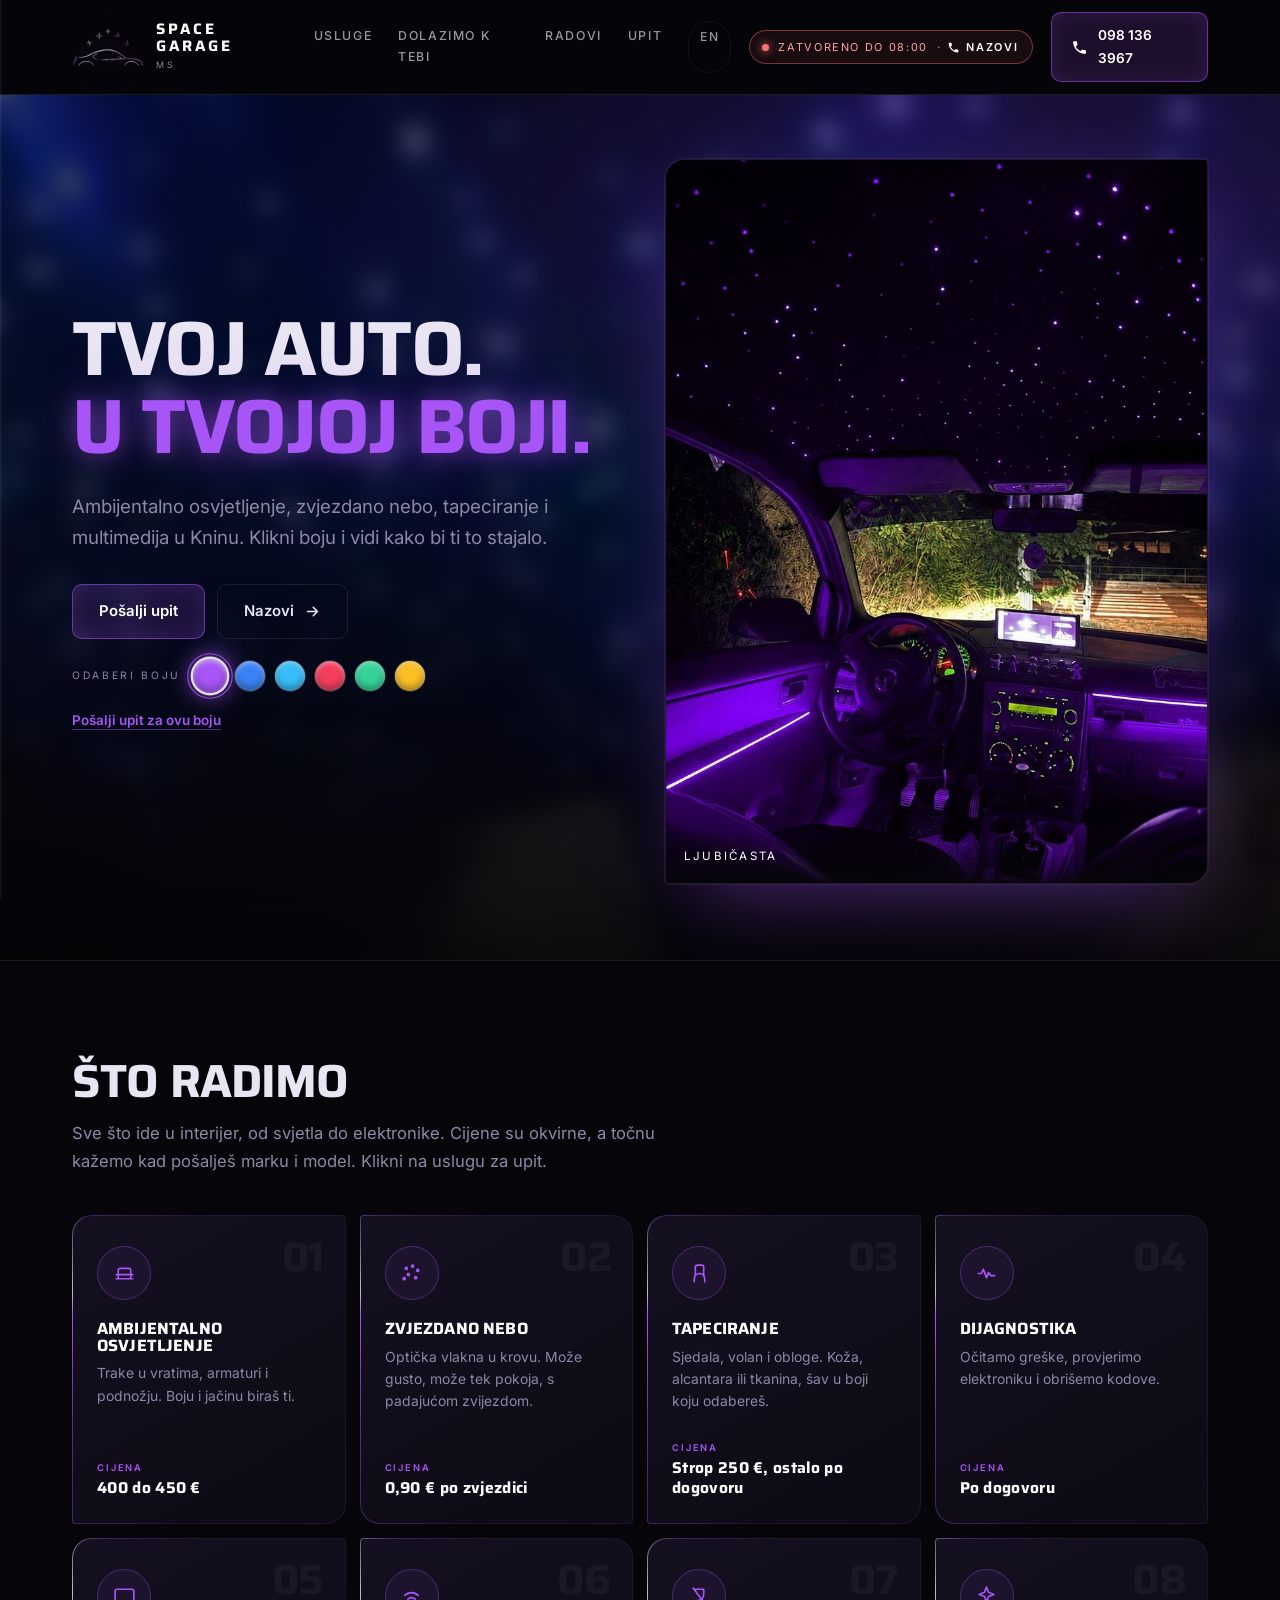
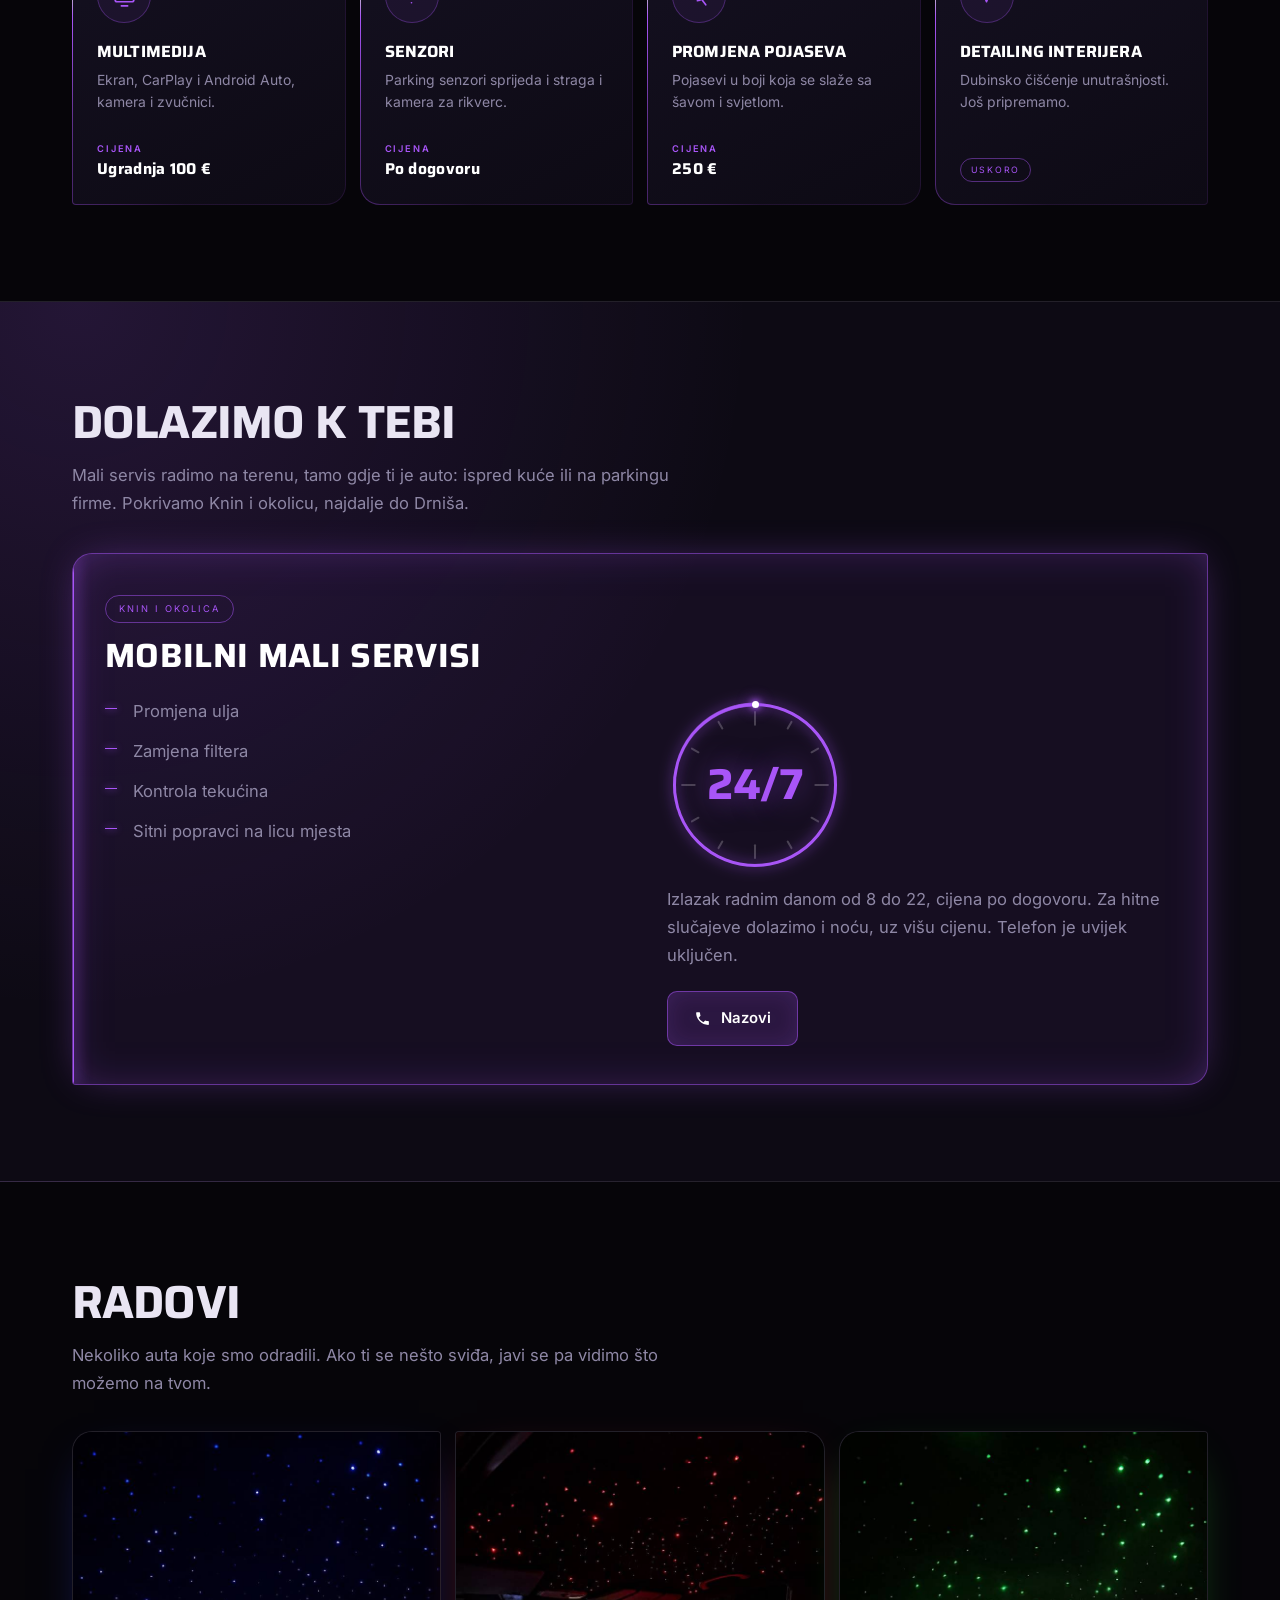
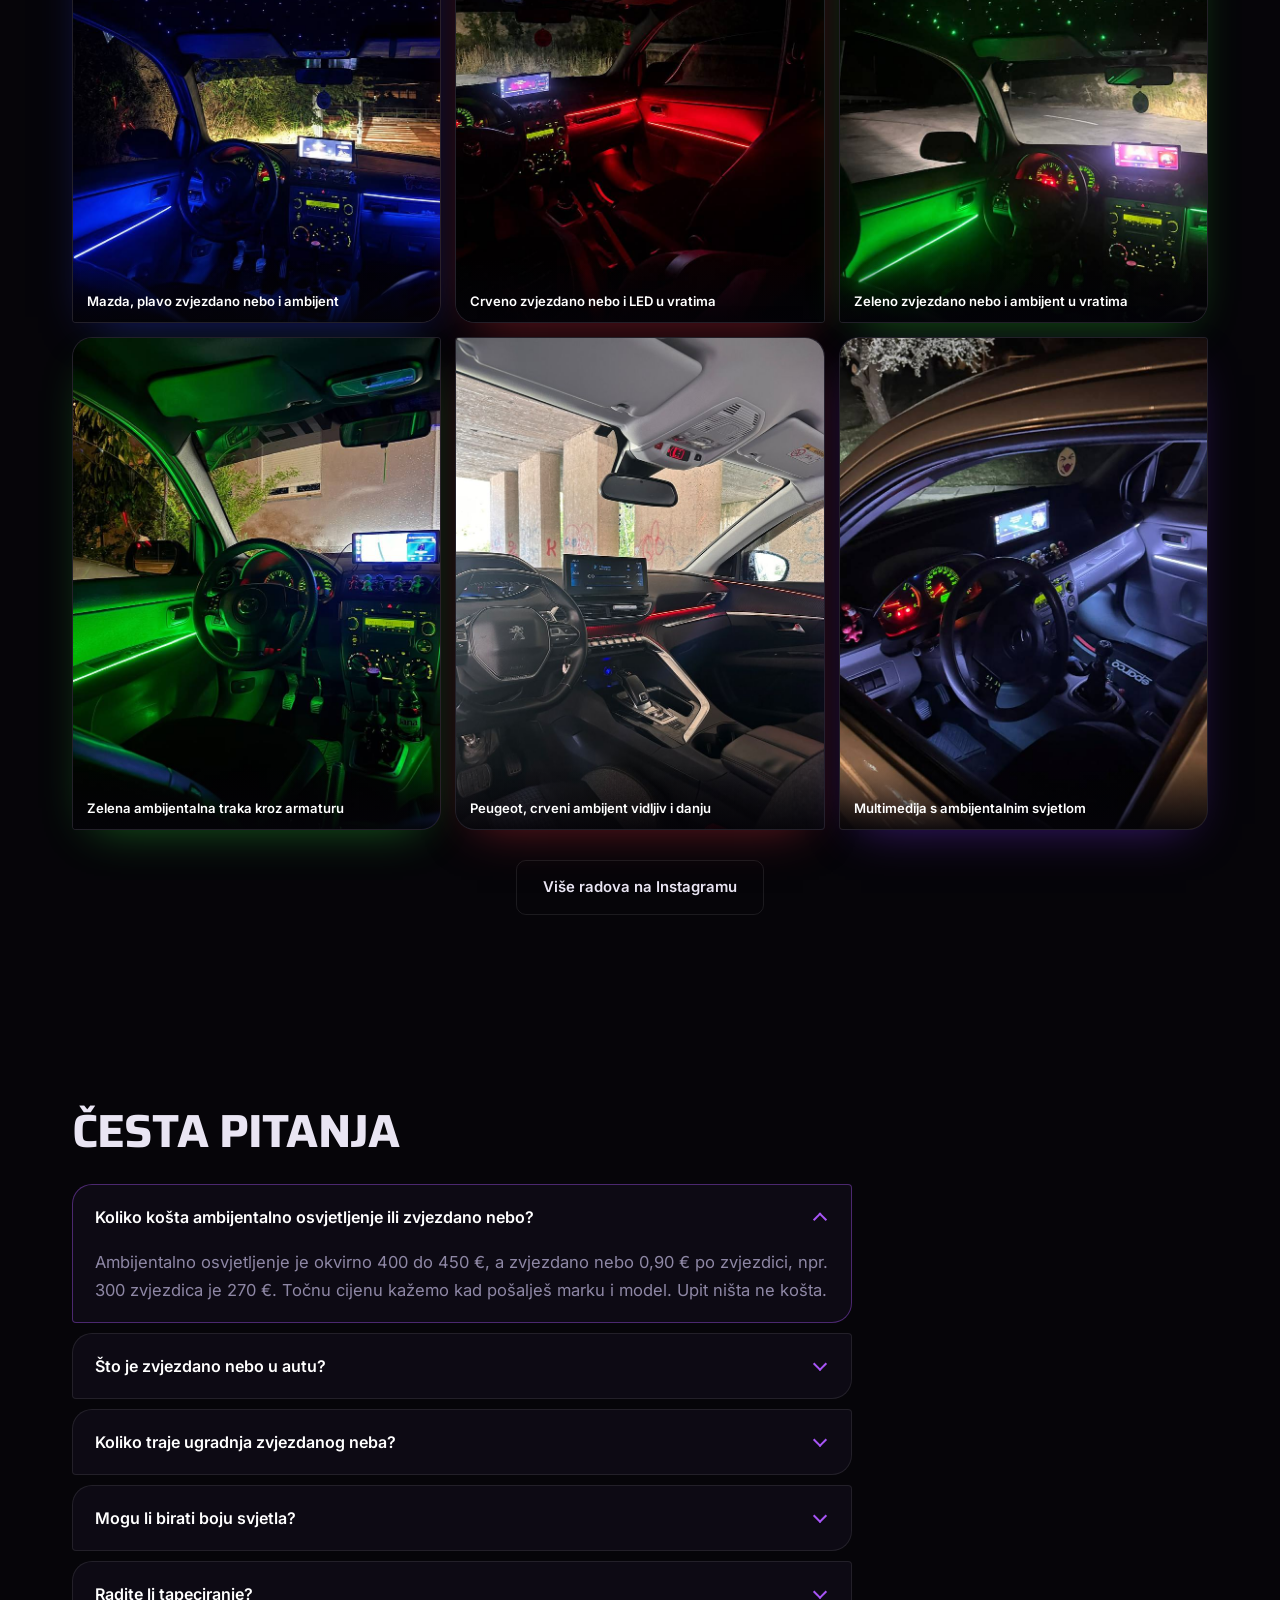
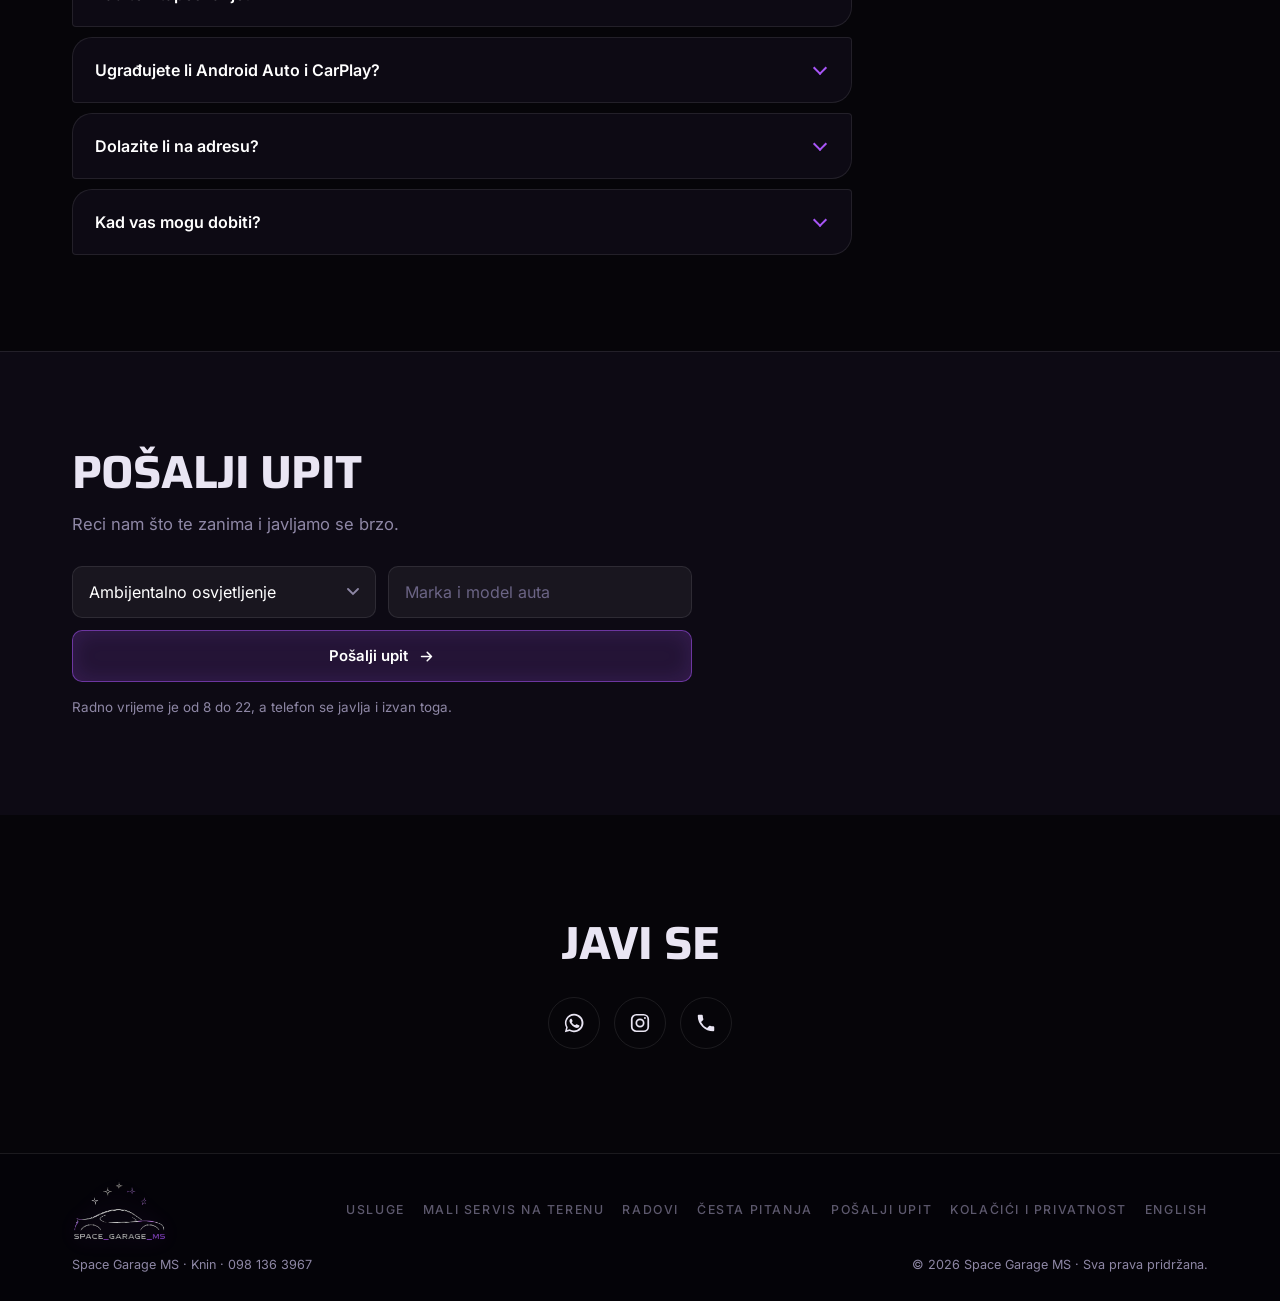
==== commit 249ed6b8: "Restore site folder structure from spacegarage-deploy.zip The last web upload flattened folders: kol" ====
--- a/index.html
+++ b/index.html
@@ -3,54 +3,687 @@
 <head>
 <meta charset="UTF-8">
 <meta name="viewport" content="width=device-width, initial-scale=1">
-<title>Kolačići i privatnost | Space Garage MS</title>
-<meta name="description" content="Ova stranica ne koristi kolačiće, ne prati posjetitelje i ne učitava sadržaj s vanjskih servisa.">
+<title>Ambijentalno osvjetljenje i zvjezdano nebo za auto, Knin</title>
+<meta name="description" content="Ambijentalno osvjetljenje, zvjezdano nebo, tapeciranje i ugradnja multimedije u Kninu. Mali servis radimo kod tebe. Nazovi 098 136 3967.">
 <meta name="theme-color" content="#060509">
-<meta name="robots" content="index, follow">
-<link rel="canonical" href="https://www.spacegarage.net/kolacici/">
-<link rel="alternate" hreflang="hr" href="https://www.spacegarage.net/kolacici/">
-<link rel="alternate" hreflang="en" href="https://www.spacegarage.net/en/privacy/">
-<link rel="alternate" hreflang="x-default" href="https://www.spacegarage.net/kolacici/">
-<link rel="icon" href="../favicon.ico" sizes="any">
-<link rel="icon" type="image/png" sizes="32x32" href="../favicon-32.png">
-<link rel="apple-touch-icon" href="../apple-touch-icon.png">
-<link rel="stylesheet" href="../fonts.css">
-<link rel="stylesheet" href="../styles.css">
+<meta name="robots" content="index, follow, max-image-preview:large">
+<link rel="canonical" href="https://www.spacegarage.net/">
+<link rel="icon" href="favicon.ico" sizes="any">
+<link rel="icon" type="image/png" sizes="32x32" href="favicon-32.png">
+<link rel="apple-touch-icon" href="apple-touch-icon.png">
+<link rel="manifest" href="site.webmanifest">
+<meta property="og:type" content="website">
+<meta property="og:locale" content="hr_HR">
+<meta property="og:site_name" content="Space Garage MS">
+<meta property="og:url" content="https://www.spacegarage.net/">
+<meta property="og:title" content="Space Garage MS | Ambijentalno osvjetljenje i zvjezdano nebo, Knin">
+<meta property="og:description" content="Ambijentalno osvjetljenje, zvjezdano nebo i tapeciranje u Kninu i okolici. Klikni boju i vidi kako bi ti stajalo.">
+<meta property="og:image" content="https://www.spacegarage.net/og.jpg">
+<meta property="og:image:width" content="1200">
+<meta property="og:image:height" content="630">
+<meta property="og:image:alt" content="Zvjezdano nebo i ambijentalno osvjetljenje u autu">
+<meta name="twitter:card" content="summary_large_image">
+<link rel="alternate" hreflang="hr" href="https://www.spacegarage.net/">
+<link rel="alternate" hreflang="en" href="https://www.spacegarage.net/en/">
+<link rel="alternate" hreflang="x-default" href="https://www.spacegarage.net/">
+<link rel="preload" as="font" type="font/woff2" href="fonts/saira-latin-700-normal.woff2" crossorigin>
+<link rel="preload" as="font" type="font/woff2" href="fonts/saira-latin-ext-700-normal.woff2" crossorigin>
+<link rel="preload" as="font" type="font/woff2" href="fonts/inter-latin-400-normal.woff2" crossorigin>
+<link rel="stylesheet" href="fonts.css">
+<link rel="stylesheet" href="styles.css">
 </head>
 <body>
-<main class="wrap page">
-  <a class="back" href="../">← Natrag na početnu</a>
-  <h1>Kolačići i privatnost</h1>
-  <p>Ovo je cijela priča, bez sitnog tiska.</p>
-
-  <h2>Kolačići</h2>
-  <p>Ova stranica ne koristi kolačiće. Ne postavljamo ih, ne čitamo ih i nemamo alat koji bi to radio. Zato nema ni prozora u kojem moraš nešto prihvatiti.</p>
-
-  <h2>Praćenje i statistika</h2>
-  <p>Nema Google Analyticsa ni bilo kakvog drugog mjerenja posjeta. Ne znamo tko je bio na stranici, koliko je ostao ni odakle je došao.</p>
-
-  <h2>Vanjski sadržaj</h2>
-  <p>Fontovi, slike i video učitavaju se s ove stranice, a ne s Googlea ili drugih servisa. Stranicu poslužuje pružatelj hostinga, koji kao i svaki poslužitelj bilježi tehničke podatke o posjetu, npr. IP adresu, radi sigurnosti i rada stranice.</p>
-
-  <h2>Podaci koje nam sam pošalješ</h2>
-  <p>Obrazac na stranici ništa ne sprema. Kad klikneš Pošalji upit, otvori se poruka u tvojoj aplikaciji s već upisanim odabirom, a ti odlučuješ hoćeš li je poslati. Tek kad je pošalješ, mi je vidimo.</p>
-  <p>Ako nam se javiš porukom ili telefonom, čuvamo samo ono što si nam sam napisao, dakle broj, ime, podatke o autu i dogovor. To koristimo isključivo da ti odgovorimo i odradimo posao. Nikome to ne prosljeđujemo i ne prodajemo.</p>
-
-  <h2>Poveznice prema van</h2>
-  <p>Gumbi za WhatsApp i Instagram vode na te servise. Od trenutka kad ih otvoriš vrijede njihova pravila, ne naša.</p>
-
-  <h2>Tvoja prava</h2>
-  <p>Možeš nas u svakom trenutku pitati što imamo o tebi i tražiti da to ispravimo ili obrišemo. Javi se na 098 136 3967 i riješeno je.</p>
-  <p>Ako misliš da su ti prava povrijeđena, možeš se obratiti Agenciji za zaštitu osobnih podataka (<a href="https://azop.hr" target="_blank" rel="noopener">azop.hr</a>).</p>
-
-  <h2>Tko smo</h2>
-  <p>Space Garage MS, Knin. Telefon 098 136 3967.</p>
-  <p class="upd">Zadnja izmjena: 30.09.2026.</p>
+<a class="skip" href="#main">Preskoči na sadržaj</a>
+<div class="strip" aria-hidden="true"><i id="stripFill"></i></div>
+
+<header>
+  <div class="bar">
+    <a class="brand" href="#" aria-label="Space Garage MS">
+      <img src="logo-mark.png" alt="Space Garage MS" width="340" height="188">
+      <span><b>SPACE GARAGE</b><small>MS</small></span>
+    </a>
+    <nav>
+      <a href="#usluge">Usluge</a>
+      <a href="#mobilni">Dolazimo k tebi</a>
+      <a href="#galerija">Radovi</a>
+      <a href="#upit">Upit</a>
+      <a href="en/" hreflang="en" lang="en" class="lang">EN</a>
+    </nav>
+    <a class="live" id="live" href="tel:+385981363967">
+      <i class="led"></i><span class="txt" id="liveTxt">Radno vrijeme 8 do 22</span>
+      <span class="mini"><span class="sep">&middot;</span>
+        <svg viewBox="0 0 24 24" fill="currentColor" aria-hidden="true"><path d="M6.6 10.8a15.1 15.1 0 0 0 6.6 6.6l2.2-2.2c.3-.3.7-.4 1-.2 1.2.4 2.4.6 3.6.6.6 0 1 .4 1 1V20c0 .6-.4 1-1 1A17 17 0 0 1 3 4c0-.6.4-1 1-1h3.5c.6 0 1 .4 1 1 0 1.3.2 2.5.6 3.6.1.4 0 .8-.2 1l-2.3 2.2z"/></svg>
+        Nazovi</span></a>
+    <a class="hcall" href="tel:+385981363967" aria-label="Nazovi Space Garage MS"><svg viewBox="0 0 24 24" fill="currentColor" aria-hidden="true"><path d="M6.6 10.8a15.1 15.1 0 0 0 6.6 6.6l2.2-2.2c.3-.3.7-.4 1-.2 1.2.4 2.4.6 3.6.6.6 0 1 .4 1 1V20c0 .6-.4 1-1 1A17 17 0 0 1 3 4c0-.6.4-1 1-1h3.5c.6 0 1 .4 1 1 0 1.3.2 2.5.6 3.6.1.4 0 .8-.2 1l-2.3 2.2z"/></svg></a>
+    <a class="btn btn--glow" href="tel:+385981363967">
+      <svg viewBox="0 0 24 24" fill="currentColor" aria-hidden="true"><path d="M6.6 10.8a15.1 15.1 0 0 0 6.6 6.6l2.2-2.2c.3-.3.7-.4 1-.2 1.2.4 2.4.6 3.6.6.6 0 1 .4 1 1V20c0 .6-.4 1-1 1A17 17 0 0 1 3 4c0-.6.4-1 1-1h3.5c.6 0 1 .4 1 1 0 1.3.2 2.5.6 3.6.1.4 0 .8-.2 1l-2.3 2.2z"/></svg>
+      098 136 3967</a>
+  </div>
+</header>
+
+<main id="main">
+
+<section class="hero">
+  <div class="film" id="film" aria-hidden="true">
+    <video id="bgv" playsinline muted loop autoplay preload="auto" poster="nebo-amb-poster.jpg" width="640" height="648">
+      <source src="nebo-amb.webm" type="video/webm">
+      <source src="nebo-amb.mp4" type="video/mp4">
+    </video>
+  </div>
+  <span class="veil" aria-hidden="true"></span>
+  <div class="wrap">
+    <div class="hgrid">
+      <div>
+        <p class="tagline"><span>Tvoj auto.</span><span class="lit">U tvojoj boji.</span></p>
+        <div class="lede"><h1>Ambijentalno osvjetljenje, zvjezdano nebo, tapeciranje i multimedija u Kninu.</h1> Klikni boju i vidi kako bi ti to stajalo.</div>
+        <div class="cta">
+          <a class="btn btn--glow" href="#upit">Pošalji upit</a>
+          <a class="btn btn--line" href="tel:+385981363967">
+            Nazovi
+            <svg viewBox="0 0 24 24" fill="none" stroke="currentColor" stroke-width="2.2" stroke-linecap="round" stroke-linejoin="round" aria-hidden="true"><path d="M5 12h14M13 6l6 6-6 6"/></svg></a>
+        </div>
+        <div class="amb">
+          <span class="lbl">Odaberi boju</span>
+          <div class="dots" id="dots" role="group" aria-label="Boja ambijentalnog osvjetljenja"></div>
+          <p class="amb-go"><a class="amb-cta" id="ambCta" href="#upit">Pošalji upit za ovu boju</a></p>
+        </div>
+      </div>
+      <div>
+        <div class="prev">
+          <img id="pvA" src="ambijentalno-osvjetljenje-zvjezdano-nebo-u-autu.jpg" alt="Ambijentalno osvjetljenje i zvjezdano nebo u autu" width="820" height="1093" fetchpriority="high">
+          <img id="pvB" class="off" alt="Ambijentalno osvjetljenje u autu u drugoj boji" aria-hidden="true">
+          <span class="bar-b" id="pvLabel">Ljubičasta</span>
+        </div>
+      </div>
+    </div>
+  </div>
+</section>
+
+<section class="sec" id="usluge">
+  <div class="wrap">
+    <div class="head">
+      <h2>Što radimo</h2>
+      <p>Sve što ide u interijer, od svjetla do elektronike. Cijene su okvirne, a točnu kažemo kad pošalješ marku i model. Klikni na uslugu za upit.</p>
+    </div>
+    <div class="svcs" id="svcs">
+      <article class="card" style="--i:0" data-usl="Ambijentalno osvjetljenje" tabindex="0" role="button" aria-label="Pošalji upit: Ambijentalno osvjetljenje"><span class="wash"></span><span class="no" aria-hidden="true">01</span><span class="ring"><svg viewBox="0 0 24 24" fill="none" stroke="currentColor" stroke-width="1.6" stroke-linecap="round" stroke-linejoin="round" aria-hidden="true"><path d="M4 17h16M6 17V9a2 2 0 0 1 2-2h8a2 2 0 0 1 2 2v8"/><path d="M4 13h16"/></svg></span><h3>Ambijentalno osvjetljenje</h3><p>Trake u vratima, armaturi i podnožju. Boju i jačinu biraš ti.</p><span class="price"><small>Cijena</small>400 do 450 €</span></article>
+      <article class="card" style="--i:1" data-usl="Zvjezdano nebo" tabindex="0" role="button" aria-label="Pošalji upit: Zvjezdano nebo"><span class="wash"></span><span class="no" aria-hidden="true">02</span><span class="ring"><svg viewBox="0 0 24 24" fill="none" stroke="currentColor" stroke-width="1.6" stroke-linecap="round" stroke-linejoin="round" aria-hidden="true"><circle cx="7" cy="7" r="1"/><circle cx="13" cy="5" r="1"/><circle cx="18" cy="9" r="1"/><circle cx="9" cy="13" r="1"/><circle cx="16" cy="16" r="1"/><circle cx="5" cy="17" r="1"/></svg></span><h3>Zvjezdano nebo</h3><p>Optička vlakna u krovu. Može gusto, može tek pokoja, s padajućom zvijezdom.</p><span class="price"><small>Cijena</small>0,90 € po zvjezdici</span></article>
+      <article class="card" style="--i:2" data-usl="Tapeciranje" tabindex="0" role="button" aria-label="Pošalji upit: Tapeciranje"><span class="wash"></span><span class="no" aria-hidden="true">03</span><span class="ring"><svg viewBox="0 0 24 24" fill="none" stroke="currentColor" stroke-width="1.6" stroke-linecap="round" stroke-linejoin="round" aria-hidden="true"><path d="M7 20v-3a5 5 0 0 1 10 0v3"/><path d="M8 14V6a2 2 0 0 1 2-2h4a2 2 0 0 1 2 2v8"/></svg></span><h3>Tapeciranje</h3><p>Sjedala, volan i obloge. Koža, alcantara ili tkanina, šav u boji koju odabereš.</p><span class="price"><small>Cijena</small>Strop 250 €, ostalo po dogovoru</span></article>
+      <article class="card" style="--i:3" data-usl="Dijagnostika" tabindex="0" role="button" aria-label="Pošalji upit: Dijagnostika"><span class="wash"></span><span class="no" aria-hidden="true">04</span><span class="ring"><svg viewBox="0 0 24 24" fill="none" stroke="currentColor" stroke-width="1.6" stroke-linecap="round" stroke-linejoin="round" aria-hidden="true"><path d="M4 12h3l2-4 3 8 2-5 2 3h4"/></svg></span><h3>Dijagnostika</h3><p>Očitamo greške, provjerimo elektroniku i obrišemo kodove.</p><span class="price"><small>Cijena</small>Po dogovoru</span></article>
+      <article class="card" style="--i:4" data-usl="Multimedija" tabindex="0" role="button" aria-label="Pošalji upit: Multimedija"><span class="wash"></span><span class="no" aria-hidden="true">05</span><span class="ring"><svg viewBox="0 0 24 24" fill="none" stroke="currentColor" stroke-width="1.6" stroke-linecap="round" stroke-linejoin="round" aria-hidden="true"><rect x="3" y="5" width="18" height="12" rx="2"/><path d="M9 21h6"/></svg></span><h3>Multimedija</h3><p>Ekran, CarPlay i Android Auto, kamera i zvučnici.</p><span class="price"><small>Cijena</small>Ugradnja 100 €</span></article>
+      <article class="card" style="--i:5" data-usl="Senzori" tabindex="0" role="button" aria-label="Pošalji upit: Senzori"><span class="wash"></span><span class="no" aria-hidden="true">06</span><span class="ring"><svg viewBox="0 0 24 24" fill="none" stroke="currentColor" stroke-width="1.6" stroke-linecap="round" stroke-linejoin="round" aria-hidden="true"><path d="M12 18h.01"/><path d="M8.5 14.5a5 5 0 0 1 7 0"/><path d="M5.5 11a9 9 0 0 1 13 0"/></svg></span><h3>Senzori</h3><p>Parking senzori sprijeda i straga i kamera za rikverc.</p><span class="price"><small>Cijena</small>Po dogovoru</span></article>
+      <article class="card" style="--i:6" data-usl="Promjena pojaseva" tabindex="0" role="button" aria-label="Pošalji upit: Promjena pojaseva"><span class="wash"></span><span class="no" aria-hidden="true">07</span><span class="ring"><svg viewBox="0 0 24 24" fill="none" stroke="currentColor" stroke-width="1.6" stroke-linecap="round" stroke-linejoin="round" aria-hidden="true"><path d="M6 4l12 16"/><path d="M8 5h8v5a6 6 0 0 1-6 6"/></svg></span><h3>Promjena pojaseva</h3><p>Pojasevi u boji koja se slaže sa šavom i svjetlom.</p><span class="price"><small>Cijena</small>250 €</span></article>
+      <article class="card" style="--i:7"><span class="wash"></span><span class="no" aria-hidden="true">08</span><span class="ring"><svg viewBox="0 0 24 24" fill="none" stroke="currentColor" stroke-width="1.6" stroke-linecap="round" stroke-linejoin="round" aria-hidden="true"><path d="M12 3l2 5 5 2-5 2-2 5-2-5-5-2 5-2z"/></svg></span><h3>Detailing interijera</h3><p>Dubinsko čišćenje unutrašnjosti. Još pripremamo.</p><span class="tag">Uskoro</span></article>
+    </div>
+  </div>
+</section>
+
+<section class="sec mob" id="mobilni">
+  <div class="wrap">
+    <div class="head">
+      <h2>Dolazimo k tebi</h2>
+      <p>Mali servis radimo na terenu, tamo gdje ti je auto: ispred kuće ili na parkingu firme. Pokrivamo Knin i okolicu, najdalje do Drniša.</p>
+    </div>
+
+    <div class="hl">
+      <span class="pill">Knin i okolica</span>
+      <h3>Mobilni mali servisi</h3>
+      <div class="split">
+        <div>
+          <ul class="chk">
+            <li>Promjena ulja</li>
+            <li>Zamjena filtera</li>
+            <li>Kontrola tekućina</li>
+            <li>Sitni popravci na licu mjesta</li>
+          </ul>
+        </div>
+        <div>
+          <div class="clock" id="clock">
+            <svg viewBox="0 0 140 140" aria-hidden="true">
+              <circle class="ck-track" cx="70" cy="70" r="64"/>
+              <g class="ck-ticks"><line x1="70.0" y1="22.0" x2="70.0" y2="12.0"/><line x1="96.0" y1="25.0" x2="99.0" y2="19.8"/><line x1="115.0" y1="44.0" x2="120.2" y2="41.0"/><line x1="118.0" y1="70.0" x2="128.0" y2="70.0"/><line x1="115.0" y1="96.0" x2="120.2" y2="99.0"/><line x1="96.0" y1="115.0" x2="99.0" y2="120.2"/><line x1="70.0" y1="118.0" x2="70.0" y2="128.0"/><line x1="44.0" y1="115.0" x2="41.0" y2="120.2"/><line x1="25.0" y1="96.0" x2="19.8" y2="99.0"/><line x1="22.0" y1="70.0" x2="12.0" y2="70.0"/><line x1="25.0" y1="44.0" x2="19.8" y2="41.0"/><line x1="44.0" y1="25.0" x2="41.0" y2="19.8"/></g>
+              <circle class="ck-arc" cx="70" cy="70" r="64" pathLength="100"/>
+            </svg>
+            <span class="ck-orbit" aria-hidden="true"><i></i></span>
+            <span class="big">24/7</span>
+          </div>
+          <p class="muted" style="margin-top:12px">Izlazak radnim danom od 8 do 22, cijena po dogovoru. Za hitne slučajeve dolazimo i noću, uz višu cijenu. Telefon je uvijek uključen.</p>
+          <div class="cta" style="margin-top:22px">
+            <a class="btn btn--glow" href="tel:+385981363967">
+              <svg viewBox="0 0 24 24" fill="currentColor" aria-hidden="true"><path d="M6.6 10.8a15.1 15.1 0 0 0 6.6 6.6l2.2-2.2c.3-.3.7-.4 1-.2 1.2.4 2.4.6 3.6.6.6 0 1 .4 1 1V20c0 .6-.4 1-1 1A17 17 0 0 1 3 4c0-.6.4-1 1-1h3.5c.6 0 1 .4 1 1 0 1.3.2 2.5.6 3.6.1.4 0 .8-.2 1l-2.3 2.2z"/></svg>
+              Nazovi</a>
+          </div>
+        </div>
+      </div>
+    </div>
+  </div>
+</section>
+
+<section class="sec" id="galerija">
+  <div class="wrap">
+    <div class="head"><h2>Radovi</h2>
+      <p>Nekoliko auta koje smo odradili. Ako ti se nešto sviđa, javi se pa vidimo što možemo na tvom.</p></div>
+
+    <div class="gal" id="gal">
+      <button type="button" class="tile" style="--i:0;--tg:rgba(47,64,238,.55)" aria-label="Povećaj: Plavo zvjezdano nebo i ambijentalno osvjetljenje u Mazdi, Knin"><img src="zvjezdano-nebo-ambijentalno-osvjetljenje-auto-knin.jpg" alt="Plavo zvjezdano nebo i ambijentalno osvjetljenje u Mazdi, Knin" loading="lazy" width="760" height="1013"><span class="cap" aria-hidden="true">Mazda, plavo zvjezdano nebo i ambijent</span></button>
+      <button type="button" class="tile" style="--i:1;--tg:rgba(238,47,61,.55)" aria-label="Povećaj: Crveno zvjezdano nebo i crvene LED trake u vratima"><img src="crveno-zvjezdano-nebo-led-trake-vrata.jpg" alt="Crveno zvjezdano nebo i crvene LED trake u vratima" loading="lazy" width="760" height="1013"><span class="cap" aria-hidden="true">Crveno zvjezdano nebo i LED u vratima</span></button>
+      <button type="button" class="tile" style="--i:2;--tg:rgba(52,238,47,.45)" aria-label="Povećaj: Zeleno zvjezdano nebo i ambijentalno osvjetljenje vrata"><img src="zeleno-zvjezdano-nebo-ambijentalno-osvjetljenje.jpg" alt="Zeleno zvjezdano nebo i ambijentalno osvjetljenje vrata" loading="lazy" width="760" height="1013"><span class="cap" aria-hidden="true">Zeleno zvjezdano nebo i ambijent u vratima</span></button>
+      <button type="button" class="tile" style="--i:3;--tg:rgba(47,238,63,.45)" aria-label="Povećaj: Zelena ambijentalna traka kroz armaturu auta"><img src="zelena-ambijentalna-traka-armatura.jpg" alt="Zelena ambijentalna traka kroz armaturu auta" loading="lazy" width="760" height="1013"><span class="cap" aria-hidden="true">Zelena ambijentalna traka kroz armaturu</span></button>
+      <button type="button" class="tile" style="--i:4;--tg:rgba(238,47,61,.5)" aria-label="Povećaj: Crveno ambijentalno osvjetljenje u Peugeotu, danju"><img src="crveno-ambijentalno-osvjetljenje-peugeot.jpg" alt="Crveno ambijentalno osvjetljenje u Peugeotu, vidljivo i danju" loading="lazy" width="760" height="1013"><span class="cap" aria-hidden="true">Peugeot, crveni ambijent vidljiv i danju</span></button>
+      <button type="button" class="tile" style="--i:5;--tg:rgba(121,47,238,.55)" aria-label="Povećaj: Ugrađena multimedija s ekranom i ambijentalnim osvjetljenjem"><img src="ugradnja-multimedije-ekran-ambijentalno-svjetlo.jpg" alt="Ugrađena multimedija s ekranom i ambijentalnim osvjetljenjem" loading="lazy" width="760" height="1013"><span class="cap" aria-hidden="true">Multimedija s ambijentalnim svjetlom</span></button>
+    </div>
+    <p class="more"><a class="btn btn--line" href="https://instagram.com/space_garage_ms" target="_blank" rel="noopener">Više radova na Instagramu</a></p>
+  </div>
+</section>
+
+<section class="sec" id="pitanja">
+  <div class="wrap">
+    <div class="head">
+      <h2>Česta pitanja</h2>
+    </div>
+    <div class="faq">
+      <details open><summary><h3>Koliko košta ambijentalno osvjetljenje ili zvjezdano nebo?</h3></summary><p>Ambijentalno osvjetljenje je okvirno 400 do 450 €, a zvjezdano nebo 0,90 € po zvjezdici, npr. 300 zvjezdica je 270 €. Točnu cijenu kažemo kad pošalješ marku i model. Upit ništa ne košta.</p></details>
+      <details><summary><h3>Što je zvjezdano nebo u autu?</h3></summary><p>Optička vlakna u stropu auta koja svijetle kao zvijezde. Negdje se to zove i starlight. Može biti gusto ili tek pokoja zvjezdica, a može imati i padajuću zvijezdu.</p></details>
+      <details><summary><h3>Koliko traje ugradnja zvjezdanog neba?</h3></summary><p>Ovisi o autu i broju zvjezdica. Okvirno trajanje kažemo zajedno s cijenom, kad pošalješ marku i model.</p></details>
+      <details><summary><h3>Mogu li birati boju svjetla?</h3></summary><p>Možeš. Ambijentalno osvjetljenje i zvjezdano nebo radimo u boji koju odabereš. Na vrhu stranice probaj boje i vidi kako koja stoji u autu.</p></details>
+      <details><summary><h3>Radite li tapeciranje?</h3></summary><p>Radimo. Tapeciranje stropa je 250 €. Sjedala, volan i obloge presvlačimo u kožu, alcantaru ili tkaninu po dogovoru, a šav može biti u boji koju odabereš.</p></details>
+      <details><summary><h3>Ugrađujete li Android Auto i CarPlay?</h3></summary><p>Da. Ugrađujemo ekrane s Android Auto i CarPlay, kameru za rikverc i parking senzore sprijeda i straga.</p></details>
+      <details><summary><h3>Dolazite li na adresu?</h3></summary><p>Dolazimo. Mali servis radimo tamo gdje ti je auto, ispred kuće ili na poslu: promjena ulja, zamjena filtera, kontrola tekućina i sitni popravci. Pokrivamo Knin i okolicu, najdalje do Drniša. Izlazak radnim danom od 8 do 22 je po dogovoru, a hitni izlazak noću je skuplji.</p></details>
+      <details><summary><h3>Kad vas mogu dobiti?</h3></summary><p>Radno vrijeme je od 8 do 22, a na telefon se javljamo i izvan toga. Za hitne slučajeve dolazimo i noću, uz višu cijenu. Nazovi na 098 136 3967 ili pošalji upit preko stranice.</p></details>
+    </div>
+  </div>
+</section>
+
+<section class="sec book" id="upit">
+  <div class="wrap">
+    <div class="head">
+      <h2>Pošalji upit</h2>
+      <p>Reci nam što te zanima i javljamo se brzo.</p>
+    </div>
+
+    <div class="bform">
+      <select id="qUsl" aria-label="Usluga">
+        <option value="Ambijentalno osvjetljenje">Ambijentalno osvjetljenje</option>
+        <option value="Zvjezdano nebo">Zvjezdano nebo</option>
+        <option value="Ambijentalno i zvjezdano nebo">Ambijentalno i zvjezdano nebo</option>
+        <option value="Tapeciranje">Tapeciranje</option>
+        <option value="Dijagnostika">Dijagnostika</option>
+        <option value="Multimedija">Multimedija</option>
+        <option value="Senzori">Senzori</option>
+        <option value="Promjena pojaseva">Promjena pojaseva</option>
+        <option value="Mobilni mali servis">Mobilni mali servis</option>
+        <option value="Nešto drugo">Nešto drugo</option>
+      </select>
+      <input type="text" id="qAuto" placeholder="Marka i model auta">
+      <button class="btn btn--glow full" id="qSend" type="button">
+        Pošalji upit
+        <svg viewBox="0 0 24 24" fill="none" stroke="currentColor" stroke-width="2.2" stroke-linecap="round" stroke-linejoin="round" aria-hidden="true"><path d="M5 12h14M13 6l6 6-6 6"/></svg>
+      </button>
+    </div>
+    <p class="note">Radno vrijeme je od 8 do 22, a telefon se javlja i izvan toga.</p>
+  </div>
+</section>
+
+<section class="cta-big" id="kontakt">
+  <div class="wrap">
+    <h2>Javi se</h2>
+    <div class="socials">
+      <a class="soc" href="https://wa.me/385981363967?text=Pozdrav%2C%20zanima%20me%20styling%20za%20moj%20auto.%20" target="_blank" rel="noopener" aria-label="WhatsApp">
+        <span class="sr">WhatsApp Space Garage MS</span>
+        <svg viewBox="0 0 24 24" fill="currentColor" aria-hidden="true"><path d="M12 2a10 10 0 0 0-8.6 15L2 22l5.2-1.4A10 10 0 1 0 12 2zm0 18.2a8.2 8.2 0 0 1-4.2-1.2l-.3-.2-3.1.8.8-3-.2-.3A8.2 8.2 0 1 1 12 20.2zm4.5-6.1c-.2-.1-1.4-.7-1.7-.8s-.4-.1-.5.1-.6.8-.8.9-.3.2-.5 0a6.7 6.7 0 0 1-2-1.2 7.4 7.4 0 0 1-1.3-1.7c-.2-.3 0-.4.1-.5l.4-.5.2-.4v-.4l-.8-1.8c-.2-.5-.4-.4-.5-.4h-.5a1 1 0 0 0-.7.3 3 3 0 0 0-.9 2.2 5.2 5.2 0 0 0 1.1 2.7 11.9 11.9 0 0 0 4.6 4 5.3 5.3 0 0 0 3.2.7 2.7 2.7 0 0 0 1.8-1.3 2.2 2.2 0 0 0 .2-1.3c-.1-.1-.2-.2-.4-.3z"/></svg>
+      </a>
+      <a class="soc" href="https://instagram.com/space_garage_ms" target="_blank" rel="noopener" aria-label="Instagram">
+        <span class="sr">Instagram Space Garage MS</span>
+        <svg viewBox="0 0 24 24" fill="none" stroke="currentColor" stroke-width="1.9" aria-hidden="true"><rect x="3" y="3" width="18" height="18" rx="5"/><circle cx="12" cy="12" r="4"/><circle cx="17.4" cy="6.6" r="1.1" fill="currentColor" stroke="none"/></svg>
+      </a>
+      <a class="soc" href="tel:+385981363967" aria-label="Nazovi">
+        <svg viewBox="0 0 24 24" fill="currentColor" aria-hidden="true"><path d="M6.6 10.8a15.1 15.1 0 0 0 6.6 6.6l2.2-2.2c.3-.3.7-.4 1-.2 1.2.4 2.4.6 3.6.6.6 0 1 .4 1 1V20c0 .6-.4 1-1 1A17 17 0 0 1 3 4c0-.6.4-1 1-1h3.5c.6 0 1 .4 1 1 0 1.3.2 2.5.6 3.6.1.4 0 .8-.2 1l-2.3 2.2z"/></svg>
+      </a>
+    </div>
+  </div>
+</section>
 </main>
+
+<div class="lb" id="lb" role="dialog" aria-modal="true" aria-label="Fotografija">
+  <button type="button" id="lbx" aria-label="Zatvori">&times;</button>
+  <img id="lbi" alt="Povećana fotografija rada">
+</div>
+
 <footer><div class="foot">
-  <img class="foot-logo" src="../logo.png" alt="Space Garage MS" width="346" height="225">
+  <img class="foot-logo" src="logo.png" alt="Space Garage MS" width="346" height="225">
+  <nav class="fnav" aria-label="Podnožje">
+    <a href="#usluge">Usluge</a>
+    <a href="#mobilni">Mali servis na terenu</a>
+    <a href="#galerija">Radovi</a>
+    <a href="#pitanja">Česta pitanja</a>
+    <a href="#upit">Pošalji upit</a>
+    <a href="kolacici/">Kolačići i privatnost</a>
+    <a href="en/" hreflang="en" lang="en">English</a>
+  </nav>
   <span>Space Garage MS &middot; Knin &middot; <a href="tel:+385981363967">098 136 3967</a></span>
-  <span><a href="../en/privacy/" hreflang="en" lang="en">English</a></span>
+  <span>&copy; <span id="god">2026</span> Space Garage MS &middot; Sva prava pridržana.</span>
 </div></footer>
+
+<a class="fab" id="fab" href="tel:+385981363967" aria-label="Nazovi Space Garage MS">
+  <svg viewBox="0 0 24 24" fill="currentColor" aria-hidden="true"><path d="M6.6 10.8a15.1 15.1 0 0 0 6.6 6.6l2.2-2.2c.3-.3.7-.4 1-.2 1.2.4 2.4.6 3.6.6.6 0 1 .4 1 1V20c0 .6-.4 1-1 1A17 17 0 0 1 3 4c0-.6.4-1 1-1h3.5c.6 0 1 .4 1 1 0 1.3.2 2.5.6 3.6.1.4 0 .8-.2 1l-2.3 2.2z"/></svg>
+</a>
+
+
+
+<script type="application/ld+json">
+{
+ "@context": "https://schema.org",
+ "@type": "AutoRepair",
+ "@id": "https://www.spacegarage.net/#posao",
+ "name": "Space Garage MS",
+ "url": "https://www.spacegarage.net/",
+ "image": "https://www.spacegarage.net/og.jpg",
+ "logo": "https://www.spacegarage.net/logo.png",
+ "description": "Ambijentalno osvjetljenje, zvjezdano nebo, tapeciranje, ugradnja multimedije i mobilni mali servis u Kninu.",
+ "telephone": "+385981363967",
+ "address": {
+  "@type": "PostalAddress",
+  "addressLocality": "Knin",
+  "postalCode": "22300",
+  "addressRegion": "Šibensko-kninska županija",
+  "addressCountry": "HR"
+ },
+ "geo": {
+  "@type": "GeoCoordinates",
+  "latitude": 44.0406,
+  "longitude": 16.1966
+ },
+ "areaServed": [
+  {
+   "@type": "City",
+   "name": "Knin"
+  },
+  {
+   "@type": "City",
+   "name": "Drniš"
+  },
+  {
+   "@type": "AdministrativeArea",
+   "name": "Šibensko-kninska županija"
+  }
+ ],
+ "openingHoursSpecification": [
+  {
+   "@type": "OpeningHoursSpecification",
+   "dayOfWeek": [
+    "Monday",
+    "Tuesday",
+    "Wednesday",
+    "Thursday",
+    "Friday",
+    "Saturday",
+    "Sunday"
+   ],
+   "opens": "08:00",
+   "closes": "22:00"
+  }
+ ],
+ "sameAs": [
+  "https://instagram.com/space_garage_ms"
+ ],
+ "hasOfferCatalog": {
+  "@type": "OfferCatalog",
+  "name": "Usluge",
+  "itemListElement": [
+   {
+    "@type": "Offer",
+    "itemOffered": {
+     "@type": "Service",
+     "name": "Ambijentalno osvjetljenje"
+    }
+   },
+   {
+    "@type": "Offer",
+    "itemOffered": {
+     "@type": "Service",
+     "name": "Zvjezdano nebo"
+    }
+   },
+   {
+    "@type": "Offer",
+    "itemOffered": {
+     "@type": "Service",
+     "name": "Tapeciranje"
+    }
+   },
+   {
+    "@type": "Offer",
+    "itemOffered": {
+     "@type": "Service",
+     "name": "Dijagnostika"
+    }
+   },
+   {
+    "@type": "Offer",
+    "itemOffered": {
+     "@type": "Service",
+     "name": "Multimedija"
+    }
+   },
+   {
+    "@type": "Offer",
+    "itemOffered": {
+     "@type": "Service",
+     "name": "Senzori"
+    }
+   },
+   {
+    "@type": "Offer",
+    "itemOffered": {
+     "@type": "Service",
+     "name": "Promjena pojaseva"
+    }
+   }
+  ]
+ }
+}
+</script>
+<script type="application/ld+json">
+{
+ "@context": "https://schema.org",
+ "@type": "WebSite",
+ "name": "Space Garage MS",
+ "url": "https://www.spacegarage.net/",
+ "inLanguage": "hr"
+}
+</script>
+<script type="application/ld+json">
+{
+ "@context": "https://schema.org",
+ "@type": "FAQPage",
+ "mainEntity": [
+  {
+   "@type": "Question",
+   "name": "Koliko košta ambijentalno osvjetljenje ili zvjezdano nebo?",
+   "acceptedAnswer": {
+    "@type": "Answer",
+    "text": "Ambijentalno osvjetljenje je okvirno 400 do 450 €, a zvjezdano nebo 0,90 € po zvjezdici, npr. 300 zvjezdica je 270 €. Točnu cijenu kažemo kad pošalješ marku i model. Upit ništa ne košta."
+   }
+  },
+  {
+   "@type": "Question",
+   "name": "Što je zvjezdano nebo u autu?",
+   "acceptedAnswer": {
+    "@type": "Answer",
+    "text": "Optička vlakna u stropu auta koja svijetle kao zvijezde. Negdje se to zove i starlight. Može biti gusto ili tek pokoja zvjezdica, a može imati i padajuću zvijezdu."
+   }
+  },
+  {
+   "@type": "Question",
+   "name": "Koliko traje ugradnja zvjezdanog neba?",
+   "acceptedAnswer": {
+    "@type": "Answer",
+    "text": "Ovisi o autu i broju zvjezdica. Okvirno trajanje kažemo zajedno s cijenom, kad pošalješ marku i model."
+   }
+  },
+  {
+   "@type": "Question",
+   "name": "Mogu li birati boju svjetla?",
+   "acceptedAnswer": {
+    "@type": "Answer",
+    "text": "Možeš. Ambijentalno osvjetljenje i zvjezdano nebo radimo u boji koju odabereš. Na vrhu stranice probaj boje i vidi kako koja stoji u autu."
+   }
+  },
+  {
+   "@type": "Question",
+   "name": "Radite li tapeciranje?",
+   "acceptedAnswer": {
+    "@type": "Answer",
+    "text": "Radimo. Tapeciranje stropa je 250 €. Sjedala, volan i obloge presvlačimo u kožu, alcantaru ili tkaninu po dogovoru, a šav može biti u boji koju odabereš."
+   }
+  },
+  {
+   "@type": "Question",
+   "name": "Ugrađujete li Android Auto i CarPlay?",
+   "acceptedAnswer": {
+    "@type": "Answer",
+    "text": "Da. Ugrađujemo ekrane s Android Auto i CarPlay, kameru za rikverc i parking senzore sprijeda i straga."
+   }
+  },
+  {
+   "@type": "Question",
+   "name": "Dolazite li na adresu?",
+   "acceptedAnswer": {
+    "@type": "Answer",
+    "text": "Dolazimo. Mali servis radimo tamo gdje ti je auto, ispred kuće ili na poslu: promjena ulja, zamjena filtera, kontrola tekućina i sitni popravci. Pokrivamo Knin i okolicu, najdalje do Drniša. Izlazak radnim danom od 8 do 22 je po dogovoru, a hitni izlazak noću je skuplji."
+   }
+  },
+  {
+   "@type": "Question",
+   "name": "Kad vas mogu dobiti?",
+   "acceptedAnswer": {
+    "@type": "Answer",
+    "text": "Radno vrijeme je od 8 do 22, a na telefon se javljamo i izvan toga. Za hitne slučajeve dolazimo i noću, uz višu cijenu. Nazovi na 098 136 3967 ili pošalji upit preko stranice."
+   }
+  }
+ ]
+}
+</script>
+
+<script>
+/* Broj na koji idu svi WhatsApp upiti. */
+var TEL = "385981363967";
+var RADNO = {od:8, do:22};                  /* radno vrijeme */
+
+
+/* boja -> slika. Dodaj boju = dodaj redak + hero-*.jpg */
+var BOJE=[
+  {n:"Ljubičasta",h:"#A855F7",r:"168,85,247",img:"ambijentalno-osvjetljenje-zvjezdano-nebo-u-autu.jpg"},
+  {n:"Plava",     h:"#3B82F6",r:"59,130,246", img:"hero-blue.jpg"},
+  {n:"Ledena",    h:"#38BDF8",r:"56,189,248", img:"hero-ice.jpg"},
+  {n:"Crvena",    h:"#F43F5E",r:"244,63,94",  img:"hero-red.jpg"},
+  {n:"Zelena",    h:"#34D399",r:"52,211,153", img:"hero-green.jpg"},
+  {n:"Zlatna",    h:"#FBBF24",r:"251,191,36", img:"hero-gold.jpg"}
+];
+
+
+(function(){
+/* Namjerno isključeno: Android ušteda baterije uključi "smanjene animacije"
+   i onda ih ubije ili pretvori u treperenje, pa se animacije uvijek vrte. */
+var reduce = false;
+var root = document.documentElement;
+var $ = function(id){ return document.getElementById(id); };
+
+/* ---------------- radno vrijeme uživo ---------------- */
+function zgHour(){
+  try{
+    var p = new Intl.DateTimeFormat('hr-HR',{timeZone:'Europe/Zagreb',hour:'2-digit',minute:'2-digit',hour12:false})
+      .formatToParts(new Date());
+    var h=0,m=0;
+    p.forEach(function(x){ if(x.type==='hour') h=+x.value; if(x.type==='minute') m=+x.value; });
+    return h + m/60;
+  }catch(e){ var d=new Date(); return d.getHours()+d.getMinutes()/60; }
+}
+function tickHours(){
+  var h=zgHour(), open = h>=RADNO.od && h<RADNO.do, el=$('live');
+  if(!el) return;
+  el.classList.toggle('shut', !open);
+  var lt=$('liveTxt'); if(lt) lt.textContent = open ? 'Otvoreno do 22:00' : 'Zatvoreno do 08:00';
+  if(open){ el.removeAttribute('href'); el.setAttribute('aria-label','Otvoreno'); }
+  else { el.setAttribute('href','tel:+385981363967'); el.setAttribute('aria-label','Zatvoreno, nazovi'); }
+}
+tickHours(); setInterval(tickHours, 60000);
+
+/* ---------------- usluge ---------------- */
+var box=$('svcs');
+if(box && 'IntersectionObserver' in window){
+  new IntersectionObserver(function(es,o){ es.forEach(function(e){
+    if(e.isIntersecting){ box.classList.add('in'); o.disconnect(); }
+  }); },{threshold:.12}).observe(box);
+} else if(box){ box.classList.add('in'); }
+
+/* ---------------- sat 24/7 ---------------- */
+(function(){
+  var c=$('clock');
+  if(!c) return;
+  if(reduce || !('IntersectionObserver' in window)){ c.classList.add('in'); return; }
+  new IntersectionObserver(function(es,o){ es.forEach(function(e){
+    if(e.isIntersecting){ c.classList.add('in'); o.disconnect(); }
+  }); },{threshold:.4}).observe(c);
+})();
+
+/* ---------------- galerija ---------------- */
+(function(){
+  var gal=$('gal'), lb=$('lb'), lbi=$('lbi'), lbx=$('lbx');
+  if(!gal||!lb||!lbi||!lbx) return;
+  [].forEach.call(gal.querySelectorAll('.tile'), function(b){
+    b.addEventListener('click',function(){
+      var im=b.querySelector('img');
+      lbi.src=im.getAttribute('src'); lbi.alt=im.alt; lb.classList.add('on'); lbx.focus();
+    });
+  });
+  function close(){ lb.classList.remove('on'); lbi.removeAttribute('src'); }
+  lbx.addEventListener('click',close);
+  lb.addEventListener('click',function(e){ if(e.target===lb) close(); });
+  document.addEventListener('keydown',function(e){ if(e.key==='Escape') close(); });
+  if('IntersectionObserver' in window){
+    new IntersectionObserver(function(es,o){ es.forEach(function(e){
+      if(e.isIntersecting){ gal.classList.add('in'); o.disconnect(); }
+    }); },{threshold:.1}).observe(gal);
+  } else { gal.classList.add('in'); }
+})();
+
+/* ---------------- boja ambijenta + preview slike ---------------- */
+var dots=$('dots'), A=$('pvA'), B=$('pvB'), showA=true, swapping=false, activeC=0;
+function setPreview(src){
+  if(swapping||!A||!B) return;
+  var next = showA ? B : A, cur = showA ? A : B;
+  if(next.getAttribute('src')===src){ return; }
+  swapping=true;
+  function reveal(){
+    next.classList.remove('off'); cur.classList.add('off');
+    showA=!showA; swapping=false;
+  }
+  next.onload=null; next.onerror=function(){ swapping=false; };
+  next.onload=reveal;
+  next.src=src;
+  if(next.complete && next.naturalWidth){ next.onload=null; reveal(); }
+}
+if(dots) BOJE.forEach(function(c,i){
+  var b=document.createElement('button');
+  b.className='dot'; b.type='button'; b.style.setProperty('--c',c.h);
+  b.setAttribute('aria-label',c.n);
+  b.setAttribute('aria-pressed', i===0?'true':'false');
+  b.addEventListener('click',function(){
+    root.style.setProperty('--glow',c.h);
+    root.style.setProperty('--glow-rgb',c.r);
+    [].forEach.call(dots.children,function(x){ x.setAttribute('aria-pressed','false'); });
+    b.setAttribute('aria-pressed','true');
+    activeC=i;
+    var pl=$('pvLabel'); if(pl) pl.textContent=c.n;
+    setPreview(c.img);
+    if(!reduce) flash();
+  });
+  dots.appendChild(b);
+});
+/* ostale boje se dovuku tek kad se stranica smiri */
+window.addEventListener('load',function(){
+  setTimeout(function(){ BOJE.slice(1).forEach(function(c){
+    if(c.img.slice(0,5)!=='data:'){ var i=new Image(); i.src=c.img; }
+  }); },1200);
+});
+function flash(){
+  var el=document.getElementById('svcs');
+  if(!el) return;
+  el.style.transition='filter .12s'; el.style.filter='brightness(1.6)';
+  setTimeout(function(){ el.style.filter='';
+    setTimeout(function(){ el.style.transition=''; },240); },120);
+}
+
+/* ---------------- reflektor po zvjezdanom nebu ---------------- */
+var film=$('film'), bgv=$('bgv'), hero=document.querySelector('.hero');
+var tx=50, ty=34, cx=50, cy=34, raf=0, idle=true;
+
+function paint(){
+  raf=0;
+  cx += (tx-cx)*0.12;
+  cy += (ty-cy)*0.12;
+  film.style.setProperty('--mx', cx.toFixed(2)+'%');
+  film.style.setProperty('--my', cy.toFixed(2)+'%');
+  if(Math.abs(tx-cx)>0.05 || Math.abs(ty-cy)>0.05) raf=requestAnimationFrame(paint);
+}
+function nudge(){ if(!raf) raf=requestAnimationFrame(paint); }
+
+if(!reduce && hero && film){
+  hero.addEventListener('pointermove',function(e){
+    var r=hero.getBoundingClientRect();
+    tx=((e.clientX-r.left)/r.width)*100;
+    ty=((e.clientY-r.top)/r.height)*100;
+    idle=false; nudge();
+  });
+  hero.addEventListener('pointerleave',function(){ idle=true; });
+
+  /* bez miša svjetlo lagano luta samo od sebe */
+  var t0=performance.now();
+  (function drift(t){
+    if(idle){
+      var k=(t-t0)/1000;
+      tx=50+26*Math.sin(k*0.28);
+      ty=36+16*Math.sin(k*0.19+1.3);
+      nudge();
+    }
+    requestAnimationFrame(drift);
+  })(t0);
+}
+
+/* pauziraj video kad hero nije u kadru */
+if(hero && bgv) new IntersectionObserver(function(es){
+  es.forEach(function(e){
+    if(e.isIntersecting){ var p=bgv.play(); if(p&&p.catch) p.catch(function(){}); }
+    else bgv.pause();
+  });
+},{threshold:0}).observe(hero);
+
+/* ---------------- paljenje kartica ---------------- */
+
+
+/* ---------------- WhatsApp upit ---------------- */
+var qs=$('qSend');
+if(qs) qs.addEventListener('click',function(){
+  var us=$('qUsl'), au=$('qAuto'), usl=us?us.value:'', auto=au?au.value.trim():'';
+  var m='Pozdrav, zanima me: '+usl+'.';
+  if(auto) m+='\nAuto: '+auto;
+  m+='\nBoja koja mi se svidjela: '+BOJE[activeC].n+'\n';
+  window.open('https://wa.me/'+TEL+'?text='+encodeURIComponent(m),'_blank');
+});
+
+/* ---------------- scroll traka + fab ---------------- */
+var fill=$('stripFill'), fab=$('fab');
+function onScroll(){
+  var h=document.documentElement.scrollHeight-innerHeight;
+  if(fill) fill.style.height=(h>0?(scrollY/h)*100:0).toFixed(2)+'%';
+  if(fab) fab.classList.toggle('on', scrollY>500);
+  document.documentElement.classList.toggle('fabon', scrollY>500);
+}
+addEventListener('scroll',onScroll,{passive:true}); onScroll();
+var gd=$('god'); if(gd) gd.textContent=new Date().getFullYear();
+
+/* ---------------- kartica usluge i boja -> upit ---------------- */
+(function(){
+  var sel=$('qUsl'), up=$('upit'), inp=$('qAuto');
+  if(!sel||!up) return;
+  function go(usl){
+    if(usl){ [].forEach.call(sel.options,function(o){ if(o.value===usl) sel.value=usl; }); }
+    up.scrollIntoView({behavior:'smooth',block:'start'});
+    if(inp && !(window.matchMedia && matchMedia('(hover:none)').matches)){
+      setTimeout(function(){ try{ inp.focus({preventScroll:true}); }catch(e){} },700);
+    }
+  }
+  [].forEach.call(document.querySelectorAll('.card[data-usl]'),function(c){
+    c.addEventListener('click',function(){ go(c.getAttribute('data-usl')); });
+    c.addEventListener('keydown',function(e){
+      if(e.key==='Enter'||e.key===' '){ e.preventDefault(); go(c.getAttribute('data-usl')); }
+    });
+  });
+  var ac=$('ambCta');
+  if(ac) ac.addEventListener('click',function(e){ e.preventDefault(); go(null); });
+})();
+})();
+</script>
 </body>
 </html>
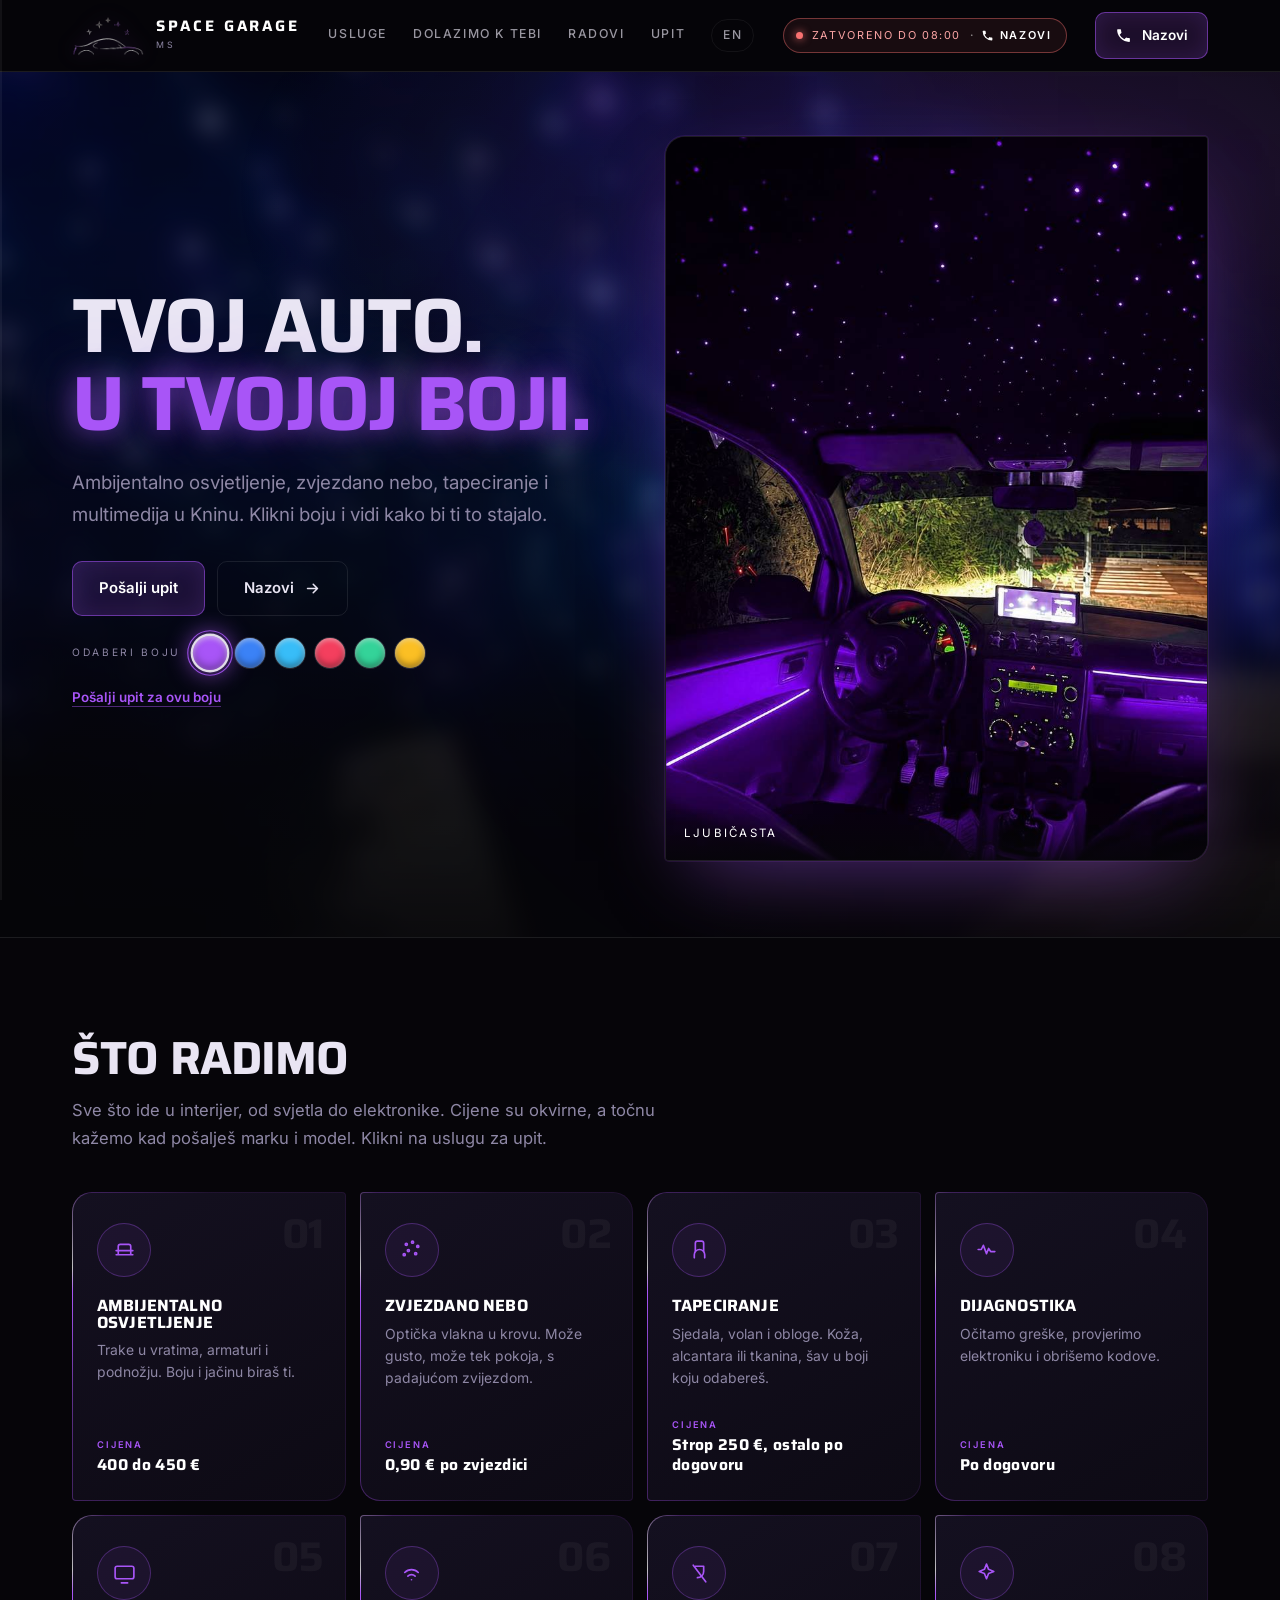
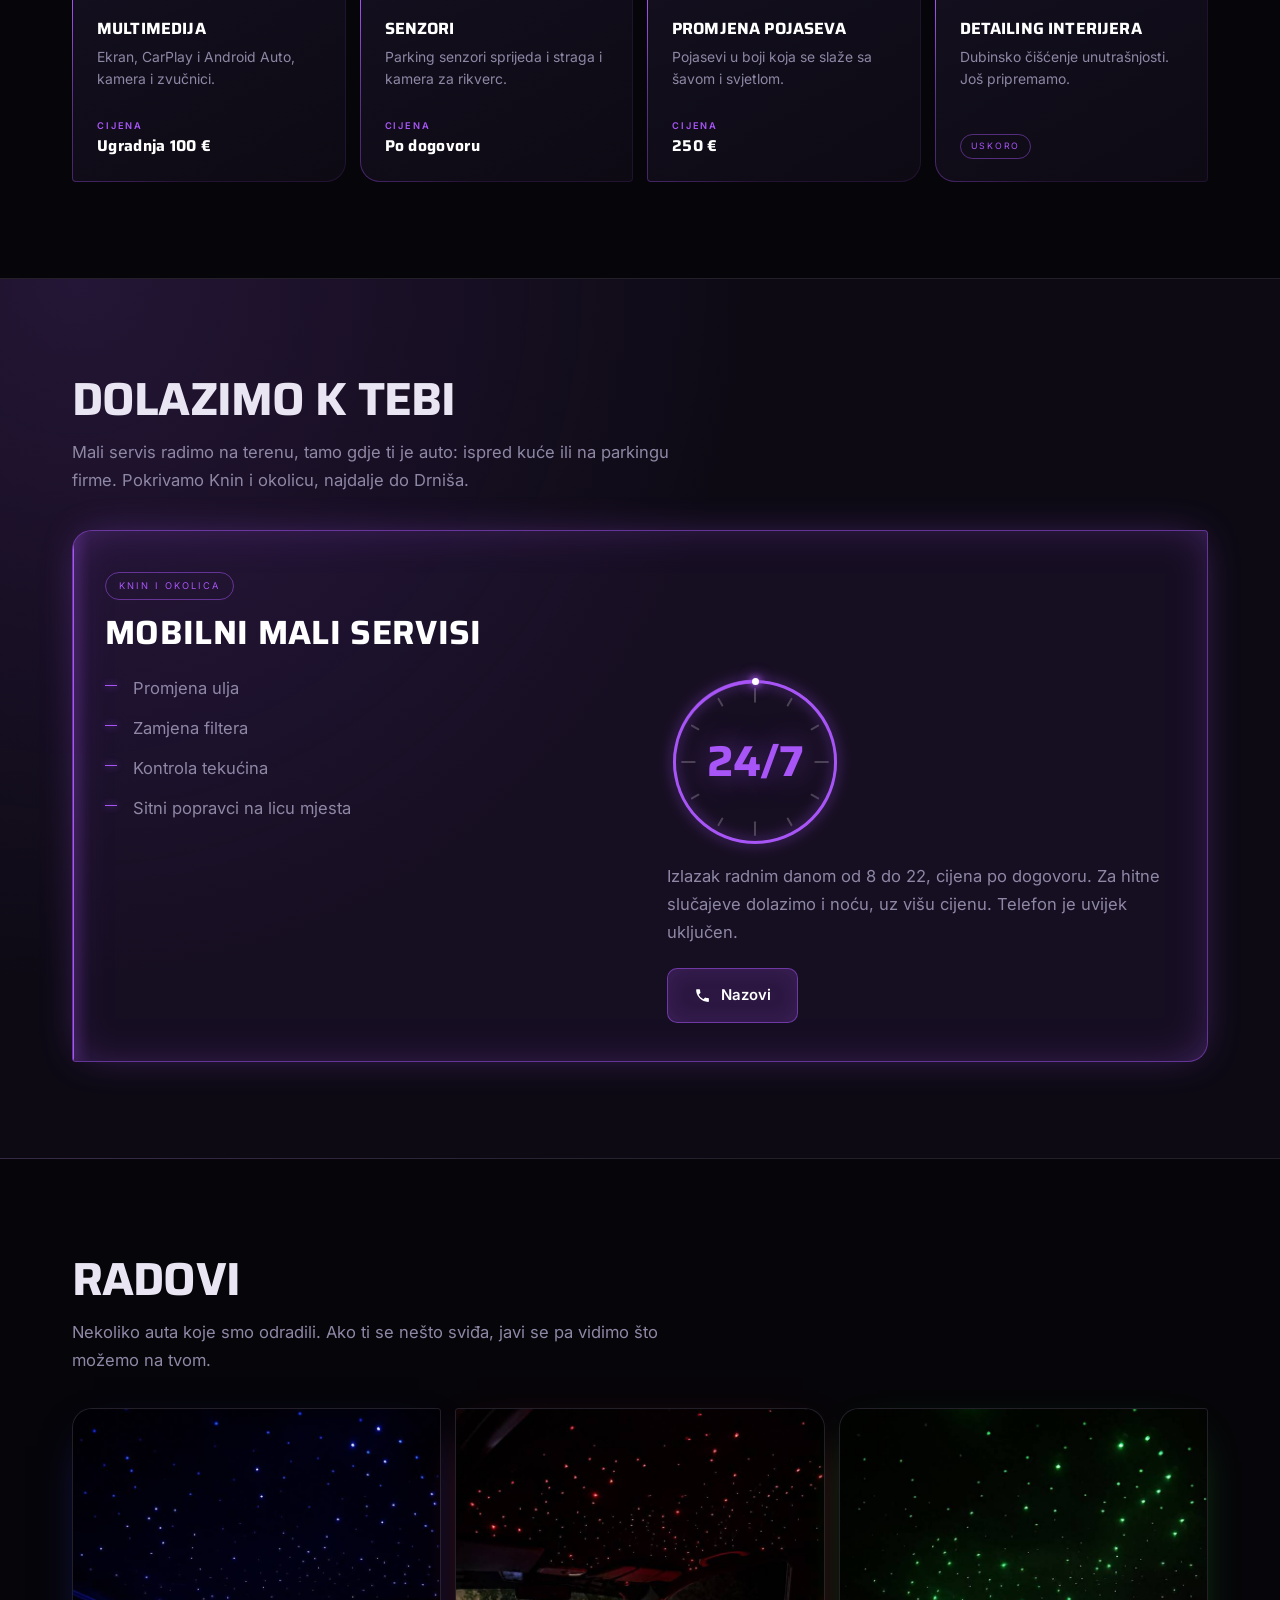
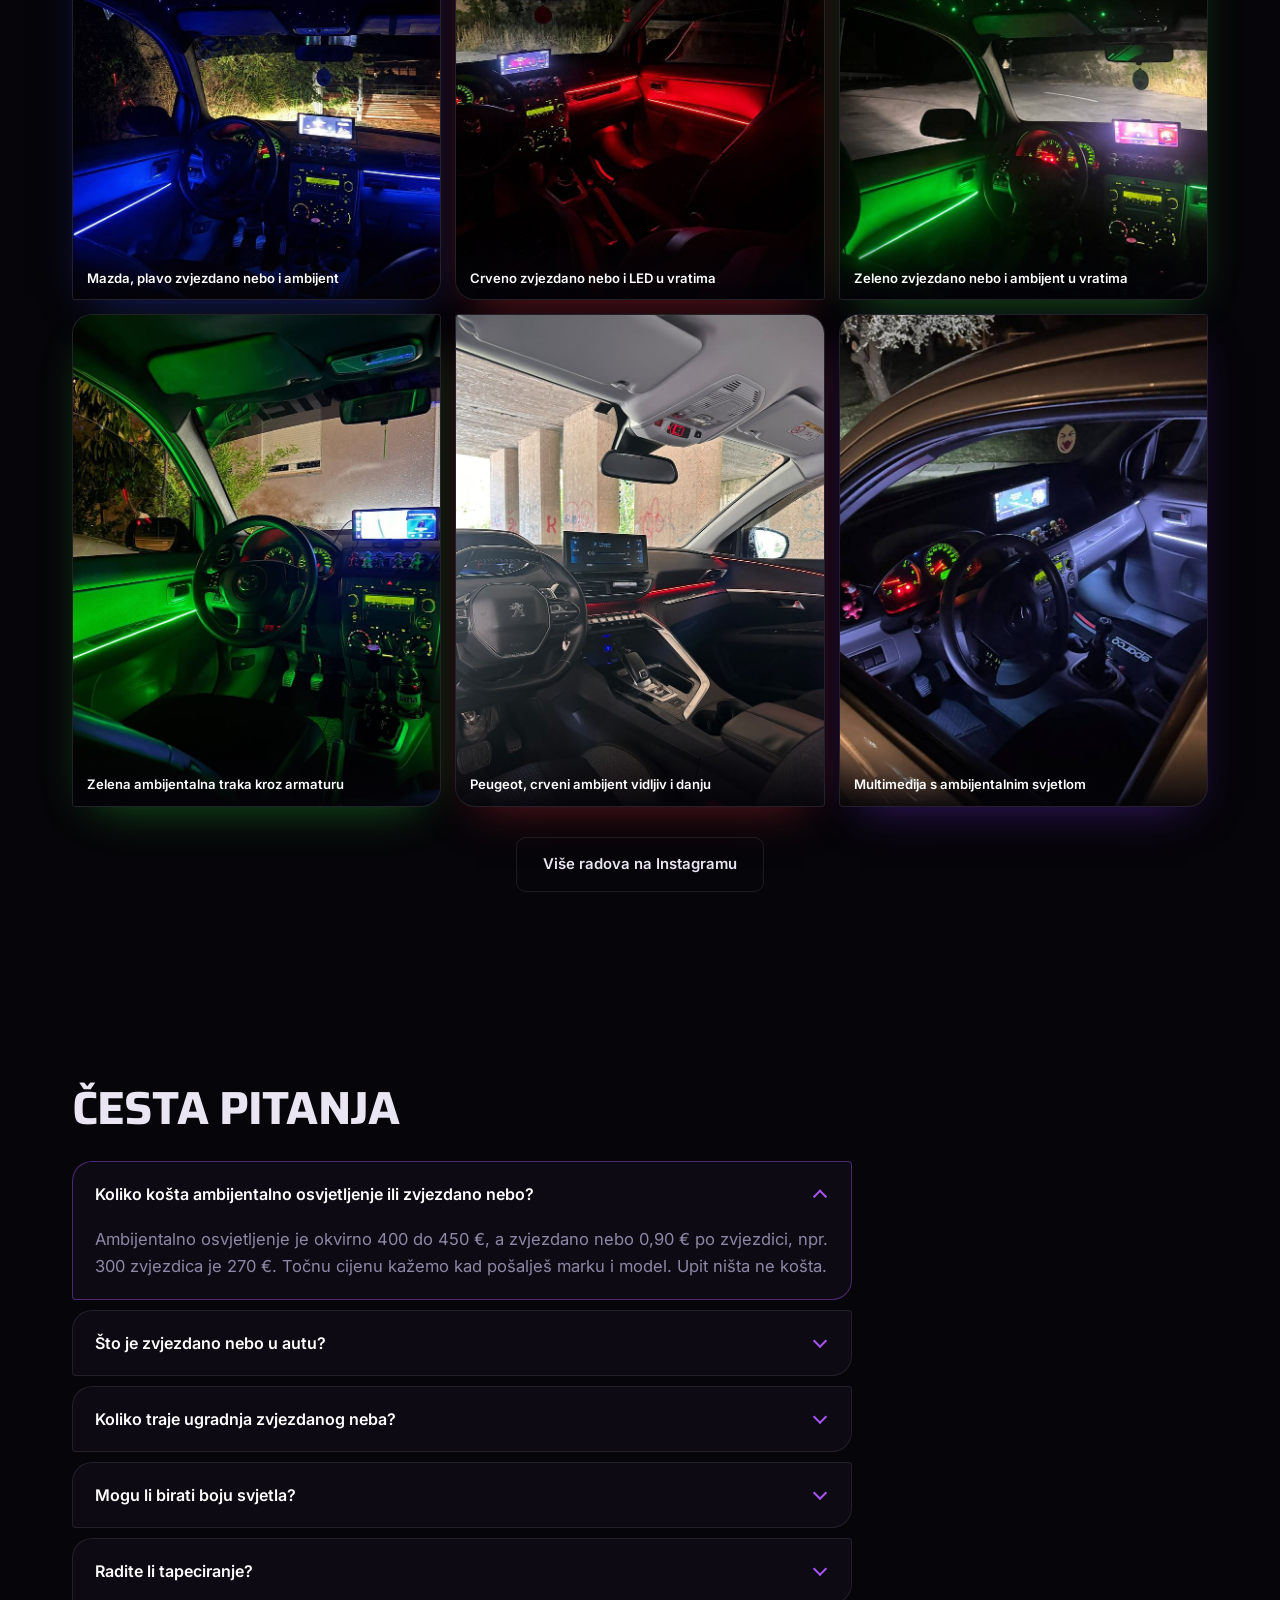
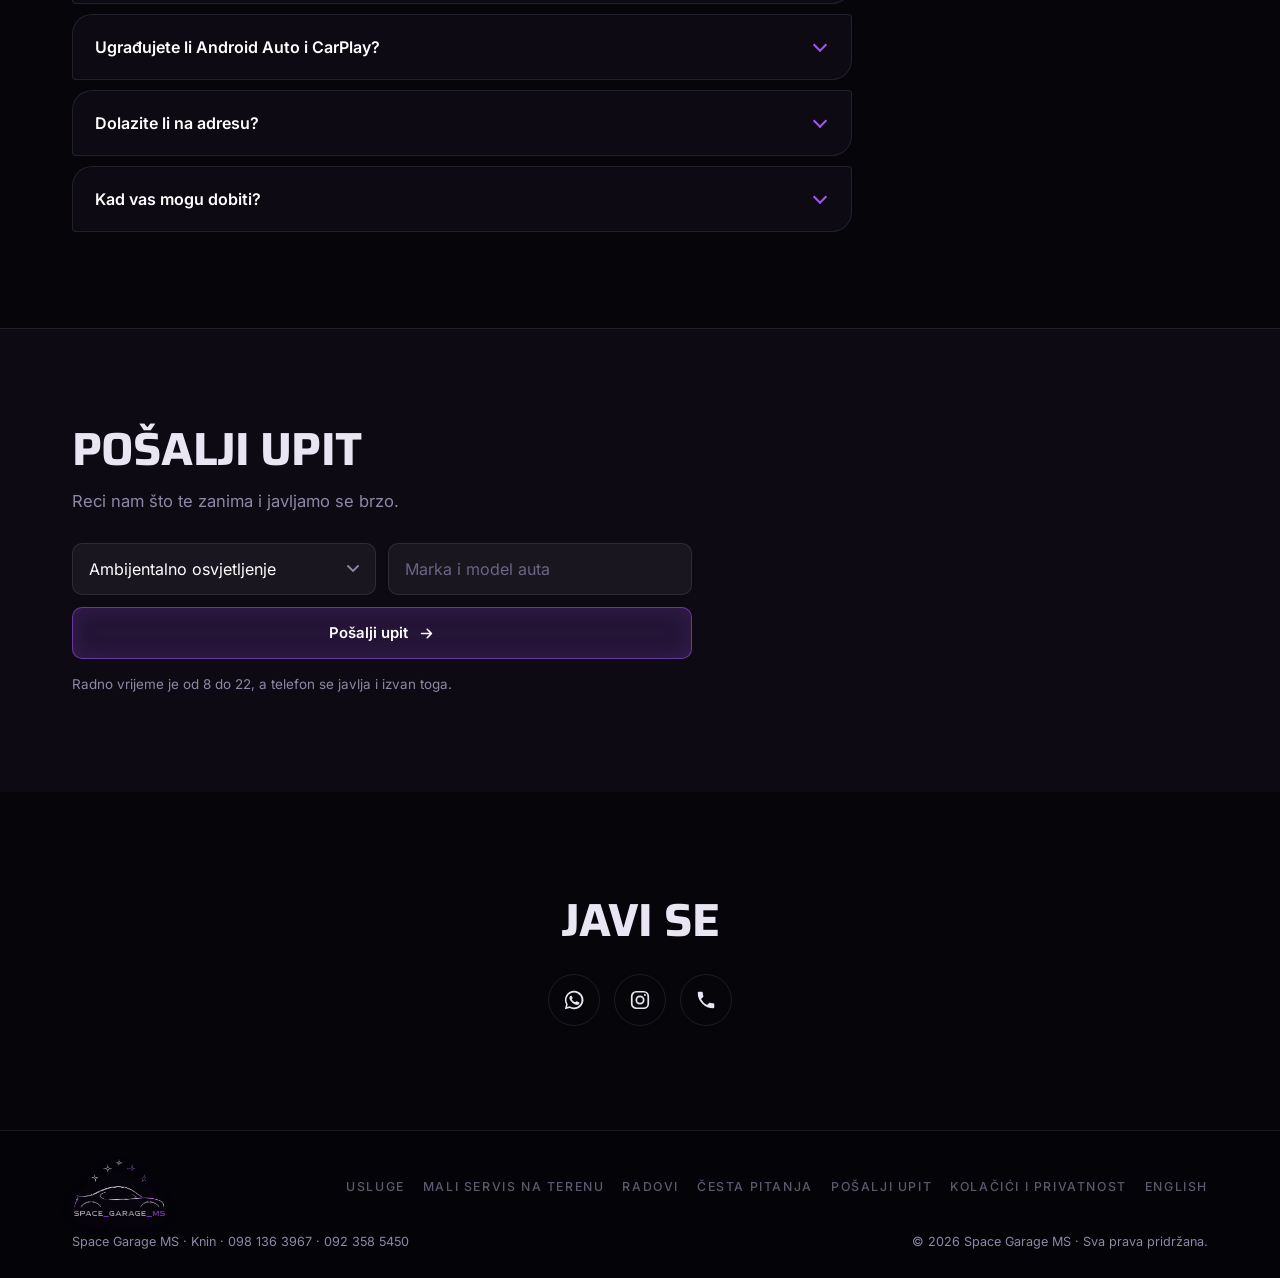
==== commit 43015e7a: "Update site from spacegarage-deploy.zip Co-Authored-By: Claude Opus 5.5 <noreply@anthropic.com> Clau" ====
--- a/index.html
+++ b/index.html
@@ -4,13 +4,13 @@
 <meta charset="UTF-8">
 <meta name="viewport" content="width=device-width, initial-scale=1">
 <title>Ambijentalno osvjetljenje i zvjezdano nebo za auto, Knin</title>
-<meta name="description" content="Ambijentalno osvjetljenje, zvjezdano nebo, tapeciranje i ugradnja multimedije u Kninu. Mali servis radimo kod tebe. Nazovi 098 136 3967.">
+<meta name="description" content="Ambijentalno osvjetljenje, zvjezdano nebo, tapeciranje i ugradnja multimedije u Kninu. Mali servis radimo kod tebe. Nazovi 098 136 3967 ili 092 358 5450.">
 <meta name="theme-color" content="#060509">
 <meta name="robots" content="index, follow, max-image-preview:large">
 <link rel="canonical" href="https://www.spacegarage.net/">
-<link rel="icon" href="favicon.ico" sizes="any">
-<link rel="icon" type="image/png" sizes="32x32" href="favicon-32.png">
-<link rel="apple-touch-icon" href="apple-touch-icon.png">
+<link rel="icon" href="favicon.ico?v=2" sizes="any">
+<link rel="icon" type="image/png" sizes="32x32" href="favicon-32.png?v=2">
+<link rel="apple-touch-icon" href="apple-touch-icon.png?v=2">
 <link rel="manifest" href="site.webmanifest">
 <meta property="og:type" content="website">
 <meta property="og:locale" content="hr_HR">
@@ -49,15 +49,15 @@
       <a href="#upit">Upit</a>
       <a href="en/" hreflang="en" lang="en" class="lang">EN</a>
     </nav>
-    <a class="live" id="live" href="tel:+385981363967">
+    <a class="live js-call" id="live" href="tel:+385981363967">
       <i class="led"></i><span class="txt" id="liveTxt">Radno vrijeme 8 do 22</span>
       <span class="mini"><span class="sep">&middot;</span>
         <svg viewBox="0 0 24 24" fill="currentColor" aria-hidden="true"><path d="M6.6 10.8a15.1 15.1 0 0 0 6.6 6.6l2.2-2.2c.3-.3.7-.4 1-.2 1.2.4 2.4.6 3.6.6.6 0 1 .4 1 1V20c0 .6-.4 1-1 1A17 17 0 0 1 3 4c0-.6.4-1 1-1h3.5c.6 0 1 .4 1 1 0 1.3.2 2.5.6 3.6.1.4 0 .8-.2 1l-2.3 2.2z"/></svg>
         Nazovi</span></a>
-    <a class="hcall" href="tel:+385981363967" aria-label="Nazovi Space Garage MS"><svg viewBox="0 0 24 24" fill="currentColor" aria-hidden="true"><path d="M6.6 10.8a15.1 15.1 0 0 0 6.6 6.6l2.2-2.2c.3-.3.7-.4 1-.2 1.2.4 2.4.6 3.6.6.6 0 1 .4 1 1V20c0 .6-.4 1-1 1A17 17 0 0 1 3 4c0-.6.4-1 1-1h3.5c.6 0 1 .4 1 1 0 1.3.2 2.5.6 3.6.1.4 0 .8-.2 1l-2.3 2.2z"/></svg></a>
-    <a class="btn btn--glow" href="tel:+385981363967">
+    <a class="hcall js-call" href="tel:+385981363967" aria-label="Nazovi Space Garage MS"><svg viewBox="0 0 24 24" fill="currentColor" aria-hidden="true"><path d="M6.6 10.8a15.1 15.1 0 0 0 6.6 6.6l2.2-2.2c.3-.3.7-.4 1-.2 1.2.4 2.4.6 3.6.6.6 0 1 .4 1 1V20c0 .6-.4 1-1 1A17 17 0 0 1 3 4c0-.6.4-1 1-1h3.5c.6 0 1 .4 1 1 0 1.3.2 2.5.6 3.6.1.4 0 .8-.2 1l-2.3 2.2z"/></svg></a>
+    <a class="btn btn--glow js-call" href="tel:+385981363967">
       <svg viewBox="0 0 24 24" fill="currentColor" aria-hidden="true"><path d="M6.6 10.8a15.1 15.1 0 0 0 6.6 6.6l2.2-2.2c.3-.3.7-.4 1-.2 1.2.4 2.4.6 3.6.6.6 0 1 .4 1 1V20c0 .6-.4 1-1 1A17 17 0 0 1 3 4c0-.6.4-1 1-1h3.5c.6 0 1 .4 1 1 0 1.3.2 2.5.6 3.6.1.4 0 .8-.2 1l-2.3 2.2z"/></svg>
-      098 136 3967</a>
+      Nazovi</a>
   </div>
 </header>
 
@@ -78,7 +78,7 @@
         <div class="lede"><h1>Ambijentalno osvjetljenje, zvjezdano nebo, tapeciranje i multimedija u Kninu.</h1> Klikni boju i vidi kako bi ti to stajalo.</div>
         <div class="cta">
           <a class="btn btn--glow" href="#upit">Pošalji upit</a>
-          <a class="btn btn--line" href="tel:+385981363967">
+          <a class="btn btn--line js-call" href="tel:+385981363967">
             Nazovi
             <svg viewBox="0 0 24 24" fill="none" stroke="currentColor" stroke-width="2.2" stroke-linecap="round" stroke-linejoin="round" aria-hidden="true"><path d="M5 12h14M13 6l6 6-6 6"/></svg></a>
         </div>
@@ -149,7 +149,7 @@
           </div>
           <p class="muted" style="margin-top:12px">Izlazak radnim danom od 8 do 22, cijena po dogovoru. Za hitne slučajeve dolazimo i noću, uz višu cijenu. Telefon je uvijek uključen.</p>
           <div class="cta" style="margin-top:22px">
-            <a class="btn btn--glow" href="tel:+385981363967">
+            <a class="btn btn--glow js-call" href="tel:+385981363967">
               <svg viewBox="0 0 24 24" fill="currentColor" aria-hidden="true"><path d="M6.6 10.8a15.1 15.1 0 0 0 6.6 6.6l2.2-2.2c.3-.3.7-.4 1-.2 1.2.4 2.4.6 3.6.6.6 0 1 .4 1 1V20c0 .6-.4 1-1 1A17 17 0 0 1 3 4c0-.6.4-1 1-1h3.5c.6 0 1 .4 1 1 0 1.3.2 2.5.6 3.6.1.4 0 .8-.2 1l-2.3 2.2z"/></svg>
               Nazovi</a>
           </div>
@@ -189,7 +189,7 @@
       <details><summary><h3>Radite li tapeciranje?</h3></summary><p>Radimo. Tapeciranje stropa je 250 €. Sjedala, volan i obloge presvlačimo u kožu, alcantaru ili tkaninu po dogovoru, a šav može biti u boji koju odabereš.</p></details>
       <details><summary><h3>Ugrađujete li Android Auto i CarPlay?</h3></summary><p>Da. Ugrađujemo ekrane s Android Auto i CarPlay, kameru za rikverc i parking senzore sprijeda i straga.</p></details>
       <details><summary><h3>Dolazite li na adresu?</h3></summary><p>Dolazimo. Mali servis radimo tamo gdje ti je auto, ispred kuće ili na poslu: promjena ulja, zamjena filtera, kontrola tekućina i sitni popravci. Pokrivamo Knin i okolicu, najdalje do Drniša. Izlazak radnim danom od 8 do 22 je po dogovoru, a hitni izlazak noću je skuplji.</p></details>
-      <details><summary><h3>Kad vas mogu dobiti?</h3></summary><p>Radno vrijeme je od 8 do 22, a na telefon se javljamo i izvan toga. Za hitne slučajeve dolazimo i noću, uz višu cijenu. Nazovi na 098 136 3967 ili pošalji upit preko stranice.</p></details>
+      <details><summary><h3>Kad vas mogu dobiti?</h3></summary><p>Radno vrijeme je od 8 do 22, a na telefon se javljamo i izvan toga. Za hitne slučajeve dolazimo i noću, uz višu cijenu. Nazovi na 098 136 3967 ili 092 358 5450, ili pošalji upit preko stranice.</p></details>
     </div>
   </div>
 </section>
@@ -228,7 +228,7 @@
   <div class="wrap">
     <h2>Javi se</h2>
     <div class="socials">
-      <a class="soc" href="https://wa.me/385981363967?text=Pozdrav%2C%20zanima%20me%20styling%20za%20moj%20auto.%20" target="_blank" rel="noopener" aria-label="WhatsApp">
+      <a class="soc js-wa" href="https://wa.me/385981363967?text=Pozdrav%2C%20zanima%20me%20styling%20za%20moj%20auto.%20" target="_blank" rel="noopener" aria-label="WhatsApp">
         <span class="sr">WhatsApp Space Garage MS</span>
         <svg viewBox="0 0 24 24" fill="currentColor" aria-hidden="true"><path d="M12 2a10 10 0 0 0-8.6 15L2 22l5.2-1.4A10 10 0 1 0 12 2zm0 18.2a8.2 8.2 0 0 1-4.2-1.2l-.3-.2-3.1.8.8-3-.2-.3A8.2 8.2 0 1 1 12 20.2zm4.5-6.1c-.2-.1-1.4-.7-1.7-.8s-.4-.1-.5.1-.6.8-.8.9-.3.2-.5 0a6.7 6.7 0 0 1-2-1.2 7.4 7.4 0 0 1-1.3-1.7c-.2-.3 0-.4.1-.5l.4-.5.2-.4v-.4l-.8-1.8c-.2-.5-.4-.4-.5-.4h-.5a1 1 0 0 0-.7.3 3 3 0 0 0-.9 2.2 5.2 5.2 0 0 0 1.1 2.7 11.9 11.9 0 0 0 4.6 4 5.3 5.3 0 0 0 3.2.7 2.7 2.7 0 0 0 1.8-1.3 2.2 2.2 0 0 0 .2-1.3c-.1-.1-.2-.2-.4-.3z"/></svg>
       </a>
@@ -236,7 +236,7 @@
         <span class="sr">Instagram Space Garage MS</span>
         <svg viewBox="0 0 24 24" fill="none" stroke="currentColor" stroke-width="1.9" aria-hidden="true"><rect x="3" y="3" width="18" height="18" rx="5"/><circle cx="12" cy="12" r="4"/><circle cx="17.4" cy="6.6" r="1.1" fill="currentColor" stroke="none"/></svg>
       </a>
-      <a class="soc" href="tel:+385981363967" aria-label="Nazovi">
+      <a class="soc js-call" href="tel:+385981363967" aria-label="Nazovi">
         <svg viewBox="0 0 24 24" fill="currentColor" aria-hidden="true"><path d="M6.6 10.8a15.1 15.1 0 0 0 6.6 6.6l2.2-2.2c.3-.3.7-.4 1-.2 1.2.4 2.4.6 3.6.6.6 0 1 .4 1 1V20c0 .6-.4 1-1 1A17 17 0 0 1 3 4c0-.6.4-1 1-1h3.5c.6 0 1 .4 1 1 0 1.3.2 2.5.6 3.6.1.4 0 .8-.2 1l-2.3 2.2z"/></svg>
       </a>
     </div>
@@ -260,11 +260,28 @@
     <a href="kolacici/">Kolačići i privatnost</a>
     <a href="en/" hreflang="en" lang="en">English</a>
   </nav>
-  <span>Space Garage MS &middot; Knin &middot; <a href="tel:+385981363967">098 136 3967</a></span>
+  <span>Space Garage MS &middot; Knin &middot; <a href="tel:+385981363967">098 136 3967</a> &middot; <a href="tel:+385923585450">092 358 5450</a></span>
   <span>&copy; <span id="god">2026</span> Space Garage MS &middot; Sva prava pridržana.</span>
 </div></footer>
 
-<a class="fab" id="fab" href="tel:+385981363967" aria-label="Nazovi Space Garage MS">
+<!-- birač broja (30.09.2026.) -->
+<dialog class="cs" id="callSheet" aria-labelledby="csT">
+  <div class="cs-in">
+    <p class="cs-t" id="csT">Nazovi</p>
+    <a class="cs-n" href="tel:+385981363967"><svg viewBox="0 0 24 24" fill="currentColor" aria-hidden="true"><path d="M6.6 10.8a15.1 15.1 0 0 0 6.6 6.6l2.2-2.2c.3-.3.7-.4 1-.2 1.2.4 2.4.6 3.6.6.6 0 1 .4 1 1V20c0 .6-.4 1-1 1A17 17 0 0 1 3 4c0-.6.4-1 1-1h3.5c.6 0 1 .4 1 1 0 1.3.2 2.5.6 3.6.1.4 0 .8-.2 1l-2.3 2.2z"/></svg>098 136 3967</a>
+    <a class="cs-n" href="tel:+385923585450"><svg viewBox="0 0 24 24" fill="currentColor" aria-hidden="true"><path d="M6.6 10.8a15.1 15.1 0 0 0 6.6 6.6l2.2-2.2c.3-.3.7-.4 1-.2 1.2.4 2.4.6 3.6.6.6 0 1 .4 1 1V20c0 .6-.4 1-1 1A17 17 0 0 1 3 4c0-.6.4-1 1-1h3.5c.6 0 1 .4 1 1 0 1.3.2 2.5.6 3.6.1.4 0 .8-.2 1l-2.3 2.2z"/></svg>092 358 5450</a>
+    <button type="button" class="cs-x">Odustani</button>
+  </div>
+</dialog>
+<dialog class="cs" id="waSheet" aria-labelledby="wsT">
+  <div class="cs-in">
+    <p class="cs-t" id="wsT">WhatsApp</p>
+    <a class="cs-n" href="https://wa.me/385981363967" target="_blank" rel="noopener"><svg viewBox="0 0 24 24" fill="currentColor" aria-hidden="true"><path d="M12 2a10 10 0 0 0-8.6 15L2 22l5.2-1.4A10 10 0 1 0 12 2zm0 18.2a8.2 8.2 0 0 1-4.2-1.2l-.3-.2-3.1.8.8-3-.2-.3A8.2 8.2 0 1 1 12 20.2zm4.5-6.1c-.2-.1-1.4-.7-1.7-.8s-.4-.1-.5.1-.6.8-.8.9-.3.2-.5 0a6.7 6.7 0 0 1-2-1.2 7.4 7.4 0 0 1-1.3-1.7c-.2-.3 0-.4.1-.5l.4-.5.2-.4v-.4l-.8-1.8c-.2-.5-.4-.4-.5-.4h-.5a1 1 0 0 0-.7.3 3 3 0 0 0-.9 2.2 5.2 5.2 0 0 0 1.1 2.7 11.9 11.9 0 0 0 4.6 4 5.3 5.3 0 0 0 3.2.7 2.7 2.7 0 0 0 1.8-1.3 2.2 2.2 0 0 0 .2-1.3c-.1-.1-.2-.2-.4-.3z"/></svg>098 136 3967</a>
+    <a class="cs-n" href="https://wa.me/385923585450" target="_blank" rel="noopener"><svg viewBox="0 0 24 24" fill="currentColor" aria-hidden="true"><path d="M12 2a10 10 0 0 0-8.6 15L2 22l5.2-1.4A10 10 0 1 0 12 2zm0 18.2a8.2 8.2 0 0 1-4.2-1.2l-.3-.2-3.1.8.8-3-.2-.3A8.2 8.2 0 1 1 12 20.2zm4.5-6.1c-.2-.1-1.4-.7-1.7-.8s-.4-.1-.5.1-.6.8-.8.9-.3.2-.5 0a6.7 6.7 0 0 1-2-1.2 7.4 7.4 0 0 1-1.3-1.7c-.2-.3 0-.4.1-.5l.4-.5.2-.4v-.4l-.8-1.8c-.2-.5-.4-.4-.5-.4h-.5a1 1 0 0 0-.7.3 3 3 0 0 0-.9 2.2 5.2 5.2 0 0 0 1.1 2.7 11.9 11.9 0 0 0 4.6 4 5.3 5.3 0 0 0 3.2.7 2.7 2.7 0 0 0 1.8-1.3 2.2 2.2 0 0 0 .2-1.3c-.1-.1-.2-.2-.4-.3z"/></svg>092 358 5450</a>
+    <button type="button" class="cs-x">Odustani</button>
+  </div>
+</dialog>
+<a class="fab js-call" id="fab" href="tel:+385981363967" aria-label="Nazovi Space Garage MS">
   <svg viewBox="0 0 24 24" fill="currentColor" aria-hidden="true"><path d="M6.6 10.8a15.1 15.1 0 0 0 6.6 6.6l2.2-2.2c.3-.3.7-.4 1-.2 1.2.4 2.4.6 3.6.6.6 0 1 .4 1 1V20c0 .6-.4 1-1 1A17 17 0 0 1 3 4c0-.6.4-1 1-1h3.5c.6 0 1 .4 1 1 0 1.3.2 2.5.6 3.6.1.4 0 .8-.2 1l-2.3 2.2z"/></svg>
 </a>
 
@@ -280,7 +297,10 @@
  "image": "https://www.spacegarage.net/og.jpg",
  "logo": "https://www.spacegarage.net/logo.png",
  "description": "Ambijentalno osvjetljenje, zvjezdano nebo, tapeciranje, ugradnja multimedije i mobilni mali servis u Kninu.",
- "telephone": "+385981363967",
+ "telephone": [
+  "+385981363967",
+  "+385923585450"
+ ],
  "address": {
   "@type": "PostalAddress",
   "addressLocality": "Knin",
@@ -458,7 +478,7 @@
    "name": "Kad vas mogu dobiti?",
    "acceptedAnswer": {
     "@type": "Answer",
-    "text": "Radno vrijeme je od 8 do 22, a na telefon se javljamo i izvan toga. Za hitne slučajeve dolazimo i noću, uz višu cijenu. Nazovi na 098 136 3967 ili pošalji upit preko stranice."
+    "text": "Radno vrijeme je od 8 do 22, a na telefon se javljamo i izvan toga. Za hitne slučajeve dolazimo i noću, uz višu cijenu. Nazovi na 098 136 3967 ili 092 358 5450, ili pošalji upit preko stranice."
    }
   }
  ]
@@ -468,6 +488,8 @@
 <script>
 /* Broj na koji idu svi WhatsApp upiti. */
 var TEL = "385981363967";
+/* Drugi broj s WhatsAppom (30.09.2026.) */
+var TEL2 = "385923585450";
 var RADNO = {od:8, do:22};                  /* radno vrijeme */
 
 
@@ -642,6 +664,16 @@
 /* ---------------- paljenje kartica ---------------- */
 
 
+/* ---------------- WhatsApp: izbor broja (30.09.2026.) ---------------- */
+function openWa(m){
+  var ws=$('waSheet'), q='?text='+encodeURIComponent(m||'');
+  if(!ws || typeof ws.showModal!=='function'){ window.open('https://wa.me/'+TEL+q,'_blank'); return; }
+  var l=ws.querySelectorAll('.cs-n');
+  if(l[0]) l[0].setAttribute('href','https://wa.me/'+TEL+q);
+  if(l[1]) l[1].setAttribute('href','https://wa.me/'+TEL2+q);
+  if(!ws.open) ws.showModal();
+}
+
 /* ---------------- WhatsApp upit ---------------- */
 var qs=$('qSend');
 if(qs) qs.addEventListener('click',function(){
@@ -649,7 +681,8 @@
   var m='Pozdrav, zanima me: '+usl+'.';
   if(auto) m+='\nAuto: '+auto;
   m+='\nBoja koja mi se svidjela: '+BOJE[activeC].n+'\n';
-  window.open('https://wa.me/'+TEL+'?text='+encodeURIComponent(m),'_blank');
+  // window.open('https://wa.me/'+TEL+'?text='+encodeURIComponent(m),'_blank'); // 30.09.2026.: sad se bira broj
+  openWa(m);
 });
 
 /* ---------------- scroll traka + fab ---------------- */
@@ -662,6 +695,42 @@
 }
 addEventListener('scroll',onScroll,{passive:true}); onScroll();
 var gd=$('god'); if(gd) gd.textContent=new Date().getFullYear();
+
+/* ---------------- birač broja za poziv ---------------- */
+(function(){
+  var cs=$('callSheet');
+  if(!cs || typeof cs.showModal!=='function') return;
+  [].forEach.call(document.querySelectorAll('.js-call'),function(a){
+    a.addEventListener('click',function(e){
+      if(!a.getAttribute('href')) return;
+      e.preventDefault();
+      if(!cs.open) cs.showModal();
+    });
+  });
+  cs.addEventListener('click',function(e){ if(e.target===cs) cs.close(); });
+  var x=cs.querySelector('.cs-x'); if(x) x.addEventListener('click',function(){ cs.close(); });
+  [].forEach.call(cs.querySelectorAll('.cs-n'),function(a){
+    a.addEventListener('click',function(){ setTimeout(function(){ cs.close(); },400); });
+  });
+})();
+
+/* ---------------- WhatsApp gumbi -> izbor broja ---------------- */
+(function(){
+  var ws=$('waSheet');
+  if(!ws || typeof ws.showModal!=='function') return;
+  [].forEach.call(document.querySelectorAll('.js-wa'),function(a){
+    a.addEventListener('click',function(e){
+      e.preventDefault();
+      var t=''; try{ t=new URL(a.href).searchParams.get('text')||''; }catch(err){}
+      openWa(t);
+    });
+  });
+  ws.addEventListener('click',function(e){ if(e.target===ws) ws.close(); });
+  var x=ws.querySelector('.cs-x'); if(x) x.addEventListener('click',function(){ ws.close(); });
+  [].forEach.call(ws.querySelectorAll('.cs-n'),function(a){
+    a.addEventListener('click',function(){ setTimeout(function(){ ws.close(); },400); });
+  });
+})();
 
 /* ---------------- kartica usluge i boja -> upit ---------------- */
 (function(){
--- a/styles.css
+++ b/styles.css
@@ -413,17 +413,22 @@
 .card .price small{display:block;font-family:Inter,sans-serif;font-weight:600;font-size:.58rem;letter-spacing:.2em;
   text-transform:uppercase;color:var(--glow);margin-bottom:4px;transition:color .5s}
 
-/* usluge u dva stupca na mobitelu */
+/* usluge na mobitelu: jedan stupac, ikona lijevo, cijena ispod crte
+   (zamijenjeno 30.09.2026., dva stupca su bila pretijesna) */
 @media(max-width:699px){
-  .svcs{grid-template-columns:repeat(2,1fr);gap:10px}
-  .card{padding:18px 14px 16px;min-height:0}
-  .card .ring{width:40px;height:40px;margin-bottom:12px}
-  .card .ring svg{width:19px;height:19px}
-  .card .no{font-size:1.7rem;top:12px;right:12px}
-  .card h3{font-size:.84rem}
-  .card p{font-size:.77rem;line-height:1.5;margin-top:6px}
-  .card .price{font-size:.84rem;padding-top:12px}
-  .card .tag{position:static;align-self:flex-start;margin-top:12px}
+  .svcs{gap:12px}
+  .card{display:grid;grid-template-columns:50px 1fr;column-gap:16px;align-items:start;
+    padding:20px 18px 18px;min-height:0}
+  .card .ring{grid-column:1;grid-row:1 / span 3;width:50px;height:50px;margin:0}
+  .card .ring svg{width:23px;height:23px}
+  .card h3,.card p,.card .price,.card .tag{grid-column:2}
+  .card h3{padding-right:44px;margin-top:3px}
+  .card p{margin-top:6px}
+  .card .no{font-size:1.9rem;top:16px;right:16px}
+  .card .price{display:flex;align-items:baseline;flex-wrap:wrap;gap:4px 10px;margin-top:14px;padding-top:12px;
+    border-top:1px solid rgba(var(--glow-rgb),.16)}
+  .card .price small{display:inline;margin:0}
+  .card .tag{position:static;justify-self:start;margin-top:14px}
 }
 
 /* opisi ispod radova */
@@ -434,3 +439,19 @@
 
 /* link na Instagram ispod radova */
 .more{text-align:center;margin-top:30px}
+
+
+/* birač broja za poziv (30.09.2026.) */
+.cs{border:1px solid rgba(var(--glow-rgb),.4);border-radius:22px;padding:0;background:#0d0b14;color:#fff;
+  width:min(360px,calc(100% - 32px));box-shadow:0 30px 80px rgba(0,0,0,.6),0 0 60px rgba(var(--glow-rgb),.15)}
+.cs::backdrop{background:rgba(3,2,6,.72);backdrop-filter:blur(4px)}
+.cs-in{display:grid;gap:10px;padding:22px 18px 14px}
+.cs-t{margin:0 0 4px 4px;font-family:Saira,sans-serif;font-weight:700;font-size:.78rem;letter-spacing:.16em;text-transform:uppercase;color:var(--glow)}
+.cs-n{display:flex;align-items:center;gap:12px;padding:15px 16px;border-radius:14px;text-decoration:none;color:#fff;
+  font-family:Saira,sans-serif;font-weight:700;font-size:1.15rem;letter-spacing:.03em;
+  border:1px solid rgba(var(--glow-rgb),.35);background:rgba(var(--glow-rgb),.1);transition:background .25s,border-color .25s}
+.cs-n svg{width:18px;height:18px;flex:none;color:var(--glow)}
+.cs-n:hover,.cs-n:focus-visible{background:rgba(var(--glow-rgb),.2);border-color:var(--glow)}
+.cs-x{margin-top:2px;padding:10px;border:0;background:none;color:rgba(255,255,255,.6);font:inherit;font-size:.9rem;cursor:pointer}
+.cs-x:hover{color:#fff}
+@media(max-width:600px){.cs{margin:auto auto max(12px,env(safe-area-inset-bottom))}}
